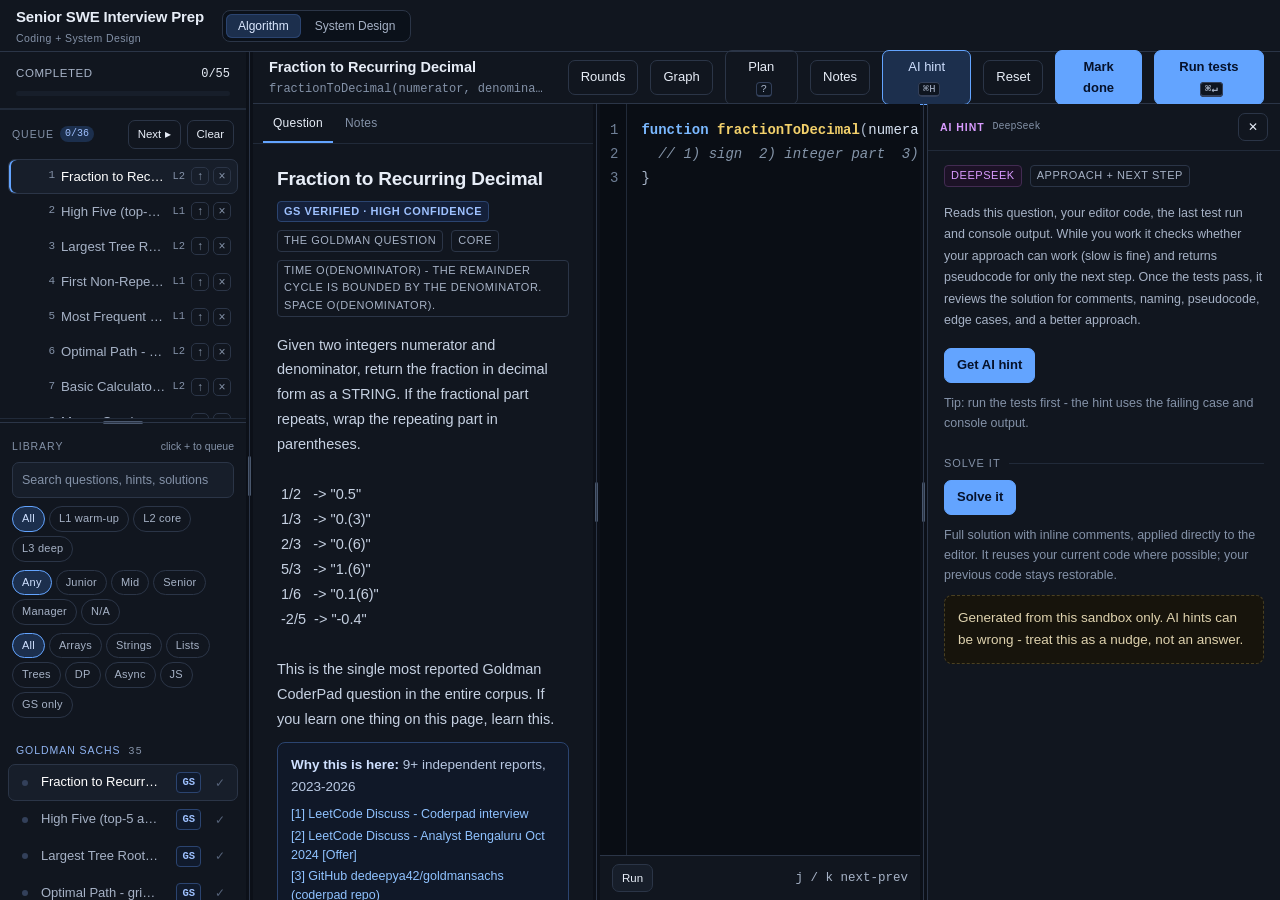
==== index.html @ 4031f195 "Initial commit: senior SWE interview prep IDE Static HTML/CSS/JS practice IDE for algorithm and syst" ====
<!DOCTYPE html>
<html lang="en">
<head>
<meta charset="utf-8" />
<meta name="viewport" content="width=device-width, initial-scale=1" />
<title>Senior SWE Interview Prep - Coding IDE</title>
<link rel="stylesheet" href="css/style.css" />
</head>
<body>
<nav class="global-nav">
  <div class="global-brand">
    <span class="global-title">Senior SWE Interview Prep</span>
    <span class="global-sub">Coding + System Design</span>
  </div>
  <div class="page-nav" id="page-nav" role="tablist" aria-label="Practice mode">
    <button data-page="coding" class="on" role="tab" aria-selected="true">Algorithm</button>
    <button data-page="design" role="tab" aria-selected="false">System Design</button>
  </div>
  <div class="spacer"></div>
</nav>
<div class="app">
  <!-- ---------------- sidebar ---------------- -->
  <aside class="sidebar">
    <div class="progress-wrap">
      <div class="progress-top">
        <span class="lbl" id="prog-label">Completed</span>
        <span class="val" id="prog-val">0/0</span>
      </div>
      <div class="bar"><div id="prog-bar"></div></div>
    </div>

    <div class="side-code" id="side-code">
    <!-- practising queue -->
    <div class="queue-head">
      <span class="queue-title">Queue</span>
      <span class="queue-count" id="queue-count">0</span>
      <div class="spacer"></div>
      <button class="btn tiny ghost" id="btn-queue-next" title="Open the next unanswered question">Next ▸</button>
      <button class="btn tiny ghost" id="btn-queue-reset" title="Clear the queue">Clear</button>
    </div>
    <nav class="list queue-list" id="queue-list"></nav>
    <div class="resizer h" id="resize-queue" role="separator" aria-orientation="horizontal" tabindex="0" aria-label="Resize queue" title="Drag to resize the queue · double-click to reset"></div>

    <!-- full library -->
    <div class="side-tools">
      <div class="lib-head">
        <span class="lib-title">Library</span>
        <span class="lib-hint">click + to queue</span>
      </div>
      <input id="search" class="search" placeholder="Search questions, hints, solutions" />
      <div class="chips" id="level-chips">
        <button class="chip on" data-level="all">All</button>
        <button class="chip" data-level="1">L1 warm-up</button>
        <button class="chip" data-level="2">L2 core</button>
        <button class="chip" data-level="3">L3 deep</button>
      </div>
      <div class="chips" id="sen-chips" title="Role level reported by the source. Only labeled questions appear under a specific level; unlabeled ones stay under All levels.">
        <button class="chip on" data-sen="all" title="Show every question, labeled or not">Any</button>
        <button class="chip" data-sen="junior">Junior</button>
        <button class="chip" data-sen="mid">Mid</button>
        <button class="chip" data-sen="senior">Senior</button>
        <button class="chip" data-sen="manager">Manager</button>
        <button class="chip" data-sen="N/A">N/A</button>
      </div>
      <div class="chips" id="cat-chips">
        <button class="chip on" data-cat="all">All</button>
        <button class="chip" data-cat="arrays">Arrays</button>
        <button class="chip" data-cat="strings">Strings</button>
        <button class="chip" data-cat="linkedlist">Lists</button>
        <button class="chip" data-cat="trees">Trees</button>
        <button class="chip" data-cat="dp">DP</button>
        <button class="chip" data-cat="async">Async</button>
        <button class="chip" data-cat="js">JS</button>
        <button class="chip" data-cat="gs">GS only</button>
      </div>
    </div>

    <nav class="list" id="q-list"></nav>
    </div>

    <!-- system design page list -->
    <div class="side-design" id="side-design">
      <div class="queue-head design-head">
        <span class="queue-title">System design</span>
        <span class="queue-count" id="design-count">0</span>
        <div class="spacer"></div>
        <button class="btn tiny ghost" id="btn-design-next" title="Next unanswered design question">Next ▸</button>
      </div>
      <div class="side-tools design-tools">
        <input id="design-search" class="search" placeholder="Search system design" />
      </div>
      <nav class="list" id="design-list"></nav>
    </div>
  </aside>

  <div class="resizer v" id="resize-sidebar" role="separator" aria-orientation="vertical" tabindex="0" aria-label="Resize sidebar" title="Drag to resize the sidebar · double-click to reset"></div>

  <!-- ---------------- main ---------------- -->
  <main class="main">
    <header class="topbar">
      <div class="page-title">
        <div class="title" id="q-title">Loading</div>
        <div class="sig" id="q-sig"></div>
      </div>
      <div class="spacer"></div>
      <button class="btn ghost" id="btn-rounds">Rounds</button>
      <button class="btn ghost" id="btn-graph">Graph</button>
      <button class="btn ghost" id="btn-plan">Plan <kbd>?</kbd></button>
      <button class="btn ghost" id="btn-notes">Notes</button>
      <button class="btn ghost" id="btn-hint">AI hint <kbd>⌘H</kbd></button>
      <button class="btn ghost" id="btn-reset">Reset</button>
      <button class="btn" id="btn-done">Mark done</button>
      <button class="btn primary" id="btn-run">Run tests <kbd>⌘↵</kbd></button>
    </header>

    <div class="workspace">
      <!-- prompt -->
      <section class="pane left">
        <div class="tabs" id="tabs"></div>
        <div class="doc" id="doc"></div>
      </section>

      <div class="resizer v" id="resize-panes" role="separator" aria-orientation="vertical" tabindex="0" aria-label="Resize question and editor panes" title="Drag to resize the panes · double-click to reset"></div>

      <!-- editor -->
      <section class="pane right">
        <div class="editor-wrap">
          <div class="gutter" id="gutter"></div>
          <div class="code-area">
            <pre class="highlight" id="highlight" aria-hidden="true"></pre>
            <textarea class="editor" id="editor" spellcheck="false" autocomplete="off" autocapitalize="off" aria-label="Code editor"></textarea>
          </div>
        </div>
        <div class="editor-bar">
          <button class="btn tiny" id="btn-run-2">Run</button>
          <span class="status" id="status"></span>
          <div class="spacer"></div>
          <span class="status">j / k next-prev</span>
        </div>
        <div class="results hidden" id="results"></div>
      </section>

      <div class="resizer v" id="resize-ai" role="separator" aria-orientation="vertical" tabindex="0" aria-label="Resize AI hint panel" title="Drag to resize the AI hint panel · double-click to reset"></div>

      <aside class="ai-pane" id="ai-pane" aria-label="AI hint">
        <div class="ai-pane-head">
          <span class="ai-pane-title">AI hint</span>
          <span class="ai-pane-sub" id="ai-pane-sub">DeepSeek</span>
          <div class="spacer"></div>
          <button class="btn tiny ghost" id="btn-ai-close" title="Close AI hint">✕</button>
        </div>
        <div class="ai-pane-body" id="ai-body"></div>
      </aside>
    </div>

    <!-- ---------------- system design workspace ---------------- -->
    <section class="design-stage" id="design-stage" aria-hidden="true">
      <div class="design-stage-main" id="design-stage-main">
        <div class="design-empty hidden" id="design-empty">
          <div class="design-empty-kicker">SYSTEM DESIGN</div>
          <h2 id="design-empty-title">No architecture map for this one</h2>
          <p>This prompt is behavioral or open-ended. Use the brief, the framework, and Notes to structure your answer.</p>
          <button class="btn primary" id="design-empty-brief">Open brief</button>
        </div>
      </div>
      <div class="design-scrim" id="design-scrim"></div>
      <aside class="design-brief" id="design-brief" aria-label="Design brief" inert>
        <div class="design-brief-head">
          <span class="design-brief-title">Brief</span>
          <div class="spacer"></div>
          <button class="btn tiny ghost" id="design-brief-close">Close</button>
        </div>
        <div class="design-brief-mount" id="design-brief-mount"></div>
      </aside>
    </section>
  </main>
</div>

<!-- ---------------- plan modal ---------------- -->
<div class="modal-back" id="plan-modal">
  <div class="modal">
    <div class="modal-h">
      <h3 id="plan-title">Bring-up plan</h3>
      <div class="spacer"></div>
      <button class="btn tiny ghost" id="plan-close">Close</button>
    </div>
    <div class="modal-b" id="plan-body"></div>
  </div>
</div>

<!-- ---------------- code graph modal ---------------- -->
<div class="modal-back" id="graph-modal">
  <div class="modal graph-modal">
    <div class="modal-h">
      <h3>Code graph</h3>
      <span class="graph-meta" id="graph-meta">Loading…</span>
      <div class="spacer"></div>
      <button class="btn tiny ghost" id="graph-rebuild" title="Re-scan the codebase with Graphify">Rebuild</button>
      <a class="btn tiny ghost" id="graph-open" href="/graphify-out/graph.html" target="_blank" rel="noopener">Open ↗</a>
      <button class="btn tiny ghost" id="graph-close">Close</button>
    </div>
    <div class="graph-body" id="graph-body">
      <iframe id="graph-frame" title="Code graph"></iframe>
      <div class="graph-empty hidden" id="graph-empty">
        <h4>No code graph yet</h4>
        <p>Graphify parses this project locally with tree-sitter and builds an interactive map of files, functions, and their links. No API key needed.</p>
        <button class="btn primary" id="graph-build-empty">Build graph</button>
        <div class="graph-msg" id="graph-empty-msg"></div>
      </div>
    </div>
  </div>
</div>


<!-- ---------------- system design architecture modal ---------------- -->
<div class="modal-back" id="arch-modal">
  <div class="modal arch-modal">
    <div class="arch-head">
      <div class="arch-head-copy">
        <h3 id="arch-title">Architecture</h3>
        <div class="arch-sub" id="arch-sub"></div>
      </div>
      <div class="spacer"></div>
      <button class="btn tiny ghost arch-extra" id="arch-brief">Brief</button>
      <button class="btn tiny ghost arch-extra" id="arch-inspector">Inspector</button>
      <button class="btn tiny ghost arch-extra" id="arch-focus">Focus</button>
      <select id="arch-failure" class="arch-select" title="Break a component at runtime">
        <option value="">Failure drill</option>
      </select>
      <button class="btn tiny ghost" id="arch-trace">Trace request</button>
      <button class="btn tiny ghost" id="arch-zoom-out" title="Zoom out">−</button>
      <button class="btn tiny ghost" id="arch-zoom-in" title="Zoom in">+</button>
      <span class="arch-zoom-label" id="arch-zoom">100%</span>
      <button class="btn tiny ghost" id="arch-reset" title="Fit to view">Reset</button>
      <button class="btn tiny ghost" id="arch-close">Close</button>
    </div>
    <div class="arch-legend" id="arch-legend"></div>
    <div class="arch-main">
      <div class="arch-canvas" id="arch-canvas">
        <svg id="arch-svg" role="img" aria-label="Interactive system architecture" xmlns:xlink="http://www.w3.org/1999/xlink"></svg>
        <div class="arch-flowbar" id="arch-flowbar">
          <div class="arch-path-head">
            <span class="arch-path-label">Request path</span>
            <span class="arch-step" id="arch-step">—</span>
          </div>
          <div class="arch-path-steps" id="arch-paths"></div>
          <div class="arch-path-controls">
            <button class="btn tiny ghost" id="arch-prev" title="Previous step">←</button>
            <button class="btn tiny ghost" id="arch-next" title="Next step">→</button>
            <button class="btn tiny ghost" id="arch-play">▶ Play</button>
          </div>
          <div class="arch-narration" id="arch-narration">Pick a step, or press Trace request.</div>
        </div>
      </div>
      <aside class="arch-side">
        <div class="arch-tabs">
          <button data-atab="inspect" class="on">Inspect</button>
          <button data-atab="why">Why it works</button>
          <button data-atab="tradeoffs">Trade-offs</button>
          <button class="arch-side-close" id="arch-side-close" title="Hide inspector">✕</button>
        </div>
        <div class="arch-panel" id="arch-panel"></div>
      </aside>
    </div>
  </div>
</div>

<div class="toast" id="toast"></div>

<script src="js/questions.js"></script>
<script src="js/gs-questions.js"></script>
<script src="js/gs-scraped.js"></script>
<script src="js/design-graphs.js"></script>
<script src="js/design-extra.js"></script>
<script src="js/runner.js"></script>
<script src="js/app.js"></script>
<script>
  document.getElementById('btn-run-2').addEventListener('click', () => document.getElementById('btn-run').click());
</script>
</body>
</html>
---- css/style.css ----
:root {
  --bg: #0c1018;
  --panel: #11161f;
  --panel-2: #171e2a;
  --line: #2b3547;
  --line-soft: #212a39;
  --text: #e7edf7;
  --dim: #a6b2c6;
  --dim-2: #8492a8;
  --accent: #63a4ff;
  --accent-dim: #1c2f4d;
  --green: #2dd4bf;
  --green-dim: #0f2e2b;
  --red: #ff8a70;
  --red-dim: #3a1f1a;
  --amber: #f2c75e;
  /* Okabe-Ito derived, colour-blind-safe ramp (teal / yellow / blue / purple / grey) */
  --cb-junior: #2dd4bf;
  --cb-mid: #f2c75e;
  --cb-senior: #7ab8ff;
  --cb-manager: #d99bff;
  --cb-na: #9aa8bd;
  --mono: ui-monospace, SFMono-Regular, "SF Mono", Menlo, Consolas, "Liberation Mono", monospace;
  --sans: -apple-system, BlinkMacSystemFont, "Segoe UI", Inter, Roboto, Helvetica, Arial, sans-serif;
}

* { box-sizing: border-box; }
html, body { height: 100%; }
body {
  margin: 0;
  background: var(--bg);
  color: var(--text);
  font: 14.5px/1.6 var(--sans);
  overflow: hidden;
  -webkit-font-smoothing: antialiased;
}
button, input, select, textarea { font: inherit; color: inherit; }
button { cursor: pointer; }
:where(button, a, input, textarea, [tabindex]):focus-visible {
  outline: 2px solid #8ec5ff;
  outline-offset: 2px;
}

/* ---------------- layout ---------------- */
.app {
  display: grid;
  grid-template-columns: var(--sidebar-w, 320px) 7px minmax(0, 1fr);
  height: 100vh;
}

/* draggable splitters */
.resizer { position: relative; z-index: 7; touch-action: none; background: transparent; flex-shrink: 0; }
.resizer.v { cursor: col-resize; }
.resizer.h { cursor: row-resize; height: 7px; }
.resizer::after {
  content: "";
  position: absolute;
  background: var(--line);
  transition: background .15s ease, width .15s ease, height .15s ease;
}
.resizer.v::after { left: 3px; top: 0; bottom: 0; width: 1px; }
.resizer.h::after { top: 3px; left: 0; right: 0; height: 1px; }
.resizer::before {
  content: "";
  position: absolute;
  border-radius: 99px;
  background: #55647c;
  opacity: .85;
  transition: background .15s ease, opacity .15s ease;
}
.resizer.v::before { width: 3px; height: 40px; left: 2px; top: 50%; transform: translateY(-50%); }
.resizer.h::before { height: 3px; width: 40px; top: 2px; left: 50%; transform: translateX(-50%); }
.resizer:hover::after, .resizer.dragging::after, .resizer:focus-visible::after { background: var(--accent); }
.resizer:hover::before, .resizer.dragging::before, .resizer:focus-visible::before { background: var(--accent); opacity: 1; }
.resizer:focus-visible { outline: none; }
body.resizing { cursor: col-resize; user-select: none; }
body.resizing.row { cursor: row-resize; }

/* ---------------- sidebar ---------------- */
.sidebar {
  border-right: none;
  background: var(--panel);
  display: flex;
  flex-direction: column;
  min-height: 0;
}

.brand {
  padding: 16px 16px 12px;
  border-bottom: 1px solid var(--line-soft);
}
.brand h1 {
  margin: 0;
  font-size: 15px;
  letter-spacing: .02em;
  font-weight: 650;
}
.brand .sub {
  margin-top: 3px;
  color: var(--dim-2);
  font-size: 11.5px;
  letter-spacing: .04em;
  text-transform: uppercase;
}

.progress-wrap { padding: 12px 16px; border-bottom: 1px solid var(--line-soft); }
.progress-top { display: flex; justify-content: space-between; align-items: baseline; margin-bottom: 7px; }
.progress-top .lbl { font-size: 11.5px; color: var(--dim); text-transform: uppercase; letter-spacing: .05em; }
.progress-top .val { font-family: var(--mono); font-size: 12px; color: var(--text); }
.bar { height: 5px; border-radius: 99px; background: var(--panel-2); overflow: hidden; }
.bar > div { height: 100%; background: linear-gradient(90deg, var(--accent), #6fb1ff); width: 0; transition: width .25s ease; }

.side-tools { padding: 12px 12px 8px; display: grid; gap: 8px; }
.search {
  width: 100%;
  background: var(--panel-2);
  border: 1px solid var(--line);
  border-radius: 7px;
  padding: 7px 9px;
  font-size: 12.5px;
  outline: none;
}
.search:focus { border-color: var(--accent); }
.search::placeholder { color: var(--dim-2); }

.chips { display: flex; gap: 4px; flex-wrap: wrap; }
.chip {
  background: transparent;
  border: 1px solid var(--line);
  color: var(--dim);
  border-radius: 99px;
  padding: 3px 9px;
  font-size: 11px;
  letter-spacing: .02em;
}
.chip:hover { color: var(--text); border-color: var(--dim-2); }
.chip.on { background: var(--accent-dim); border-color: var(--accent); color: #cfe0ff; }

.list { overflow-y: auto; flex: 1; padding: 4px 8px 20px; min-height: 0; }

/* practising queue */
.queue-head {
  display: flex;
  align-items: center;
  gap: 6px;
  padding: 10px 12px 6px;
  border-top: 1px solid var(--line-soft);
}
.queue-title {
  font-size: 10.5px;
  letter-spacing: .09em;
  text-transform: uppercase;
  color: var(--dim-2);
}
.queue-count {
  font-family: var(--mono);
  font-size: 10px;
  color: #9fc0ff;
  background: var(--accent-dim);
  border-radius: 99px;
  min-width: 18px;
  text-align: center;
  padding: 0 5px;
}
.queue-list {
  flex: 0 0 auto;
  height: var(--queue-h, 264px);
  max-height: 58%;
  min-height: 96px;
  border-bottom: 1px solid var(--line-soft);
  padding-bottom: 8px;
}
.queue-list:empty::after {
  content: "Queue is empty - add questions from the library below.";
  display: block;
  padding: 6px 8px 2px;
  font-size: 11.5px;
  color: var(--dim-2);
  line-height: 1.5;
}

.lib-head { display: flex; align-items: baseline; justify-content: space-between; }
.lib-title {
  font-size: 10.5px;
  letter-spacing: .09em;
  text-transform: uppercase;
  color: var(--dim-2);
}
.lib-hint { font-size: 10.5px; color: var(--dim-2); }

/* queue rows */
.qrow {
  display: grid;
  grid-template-columns: 16px 18px minmax(0, 1fr) auto auto;
  gap: 6px;
  align-items: center;
  width: 100%;
  background: transparent;
  border: 1px solid transparent;
  border-radius: 7px;
  padding: 6px 6px;
  color: var(--dim);
  font-size: 13.2px;
  text-align: left;
}
.qrow:hover { background: var(--panel-2); color: var(--text); }
.qrow.on { background: var(--panel-2); border-color: var(--line); color: #fff; }
.qrow .qn { font-family: var(--mono); font-size: 11px; color: var(--dim-2); text-align: right; }
.qrow .t { overflow: hidden; text-overflow: ellipsis; white-space: nowrap; }
.qrow .k { font-family: var(--mono); font-size: 10.5px; color: var(--dim-2); }
.qrow .k.k-sen { color: var(--cb-senior); font-weight: 600; }
.qrow.now { box-shadow: inset 2px 0 0 var(--accent); }
.qrow .mini {
  border: 1px solid var(--line);
  background: transparent;
  color: var(--dim-2);
  border-radius: 5px;
  width: 18px;
  height: 18px;
  line-height: 1;
  font-size: 12px;
  padding: 0;
  display: grid;
  place-items: center;
}
.qrow .mini:hover { color: var(--text); border-color: var(--dim-2); }
.qrow .mini.x:hover { color: var(--red); border-color: #4a2630; }

.add-btn {
  border: 1px solid var(--line);
  background: transparent;
  color: var(--dim-2);
  border-radius: 5px;
  width: 18px;
  height: 18px;
  line-height: 1;
  font-size: 12px;
  padding: 0;
  display: grid;
  place-items: center;
  justify-self: end;
}
.add-btn:hover { color: var(--accent); border-color: var(--accent); }
.add-btn.queued { color: #56637a; border-color: transparent; cursor: default; }
.add-btn.queued:hover { color: #56637a; border-color: transparent; }

.list::-webkit-scrollbar { width: 8px; }
.list::-webkit-scrollbar-thumb { background: #222a38; border-radius: 8px; }

.group-h {
  font-size: 10.5px;
  letter-spacing: .09em;
  text-transform: uppercase;
  color: var(--dim-2);
  padding: 12px 8px 5px;
}

.item {
  display: grid;
  grid-template-columns: 16px minmax(0, 1fr) auto auto 20px;
  gap: 8px;
  align-items: center;
  width: 100%;
  text-align: left;
  background: transparent;
  border: 1px solid transparent;
  border-radius: 7px;
  padding: 7px 8px;
  color: var(--dim);
  font-size: 13px;
}
.item:hover { background: var(--panel-2); color: var(--text); }
.item.on { background: var(--panel-2); border-color: var(--line); color: #fff; }
.item .t { overflow: hidden; text-overflow: ellipsis; white-space: nowrap; }
.item .done-dot {
  width: 6px; height: 6px; border-radius: 99px; background: var(--green);
  justify-self: center;
}
.item .lvl { justify-self: end; }
.item .done-dot.off { background: #33405a; }

.lvl {
  font-family: var(--mono);
  font-size: 10.5px;
  padding: 1px 5px;
  border-radius: 4px;
  border: 1px solid var(--line);
  color: var(--dim-2);
}
/* difficulty: outline only, so it never competes with the filled level pill */
.lvl.l1 { color: var(--cb-junior); border-color: #1f4a45; }
.lvl.l2 { color: var(--cb-mid); border-color: #4a4021; }
.lvl.l3 { color: #ff9a7a; border-color: #4a2b21; }

/* seniority label from the scraped source report: filled + text, not colour alone */
.lvl.sen { font-weight: 600; letter-spacing: .02em; }
.lvl.sen-junior { color: var(--cb-junior); border-color: #1f4a45; background: #0d2422; }
.lvl.sen-mid { color: var(--cb-mid); border-color: #4a4021; background: #211d0f; }
.lvl.sen-senior { color: var(--cb-senior); border-color: #2b4470; background: #121c2c; }
.lvl.sen-manager { color: var(--cb-manager); border-color: #432b52; background: #1c1226; }
.lvl.sen-na { color: var(--cb-na); border-color: #2f3a4d; background: #141a24; }
.lvl-slot { display: block; }

.tag-sen { font-weight: 600; }
.tag-sen.sen-junior { color: var(--cb-junior); border-color: #1f4a45; background: #0d2422; }
.tag-sen.sen-mid { color: var(--cb-mid); border-color: #4a4021; background: #211d0f; }
.tag-sen.sen-senior { color: var(--cb-senior); border-color: #2b4470; background: #121c2c; }
.tag-sen.sen-manager { color: var(--cb-manager); border-color: #432b52; background: #1c1226; }
.tag-sen.sen-na { color: var(--cb-na); border-color: #2f3a4d; background: #141a24; }
.tag-date { color: #8b98ad; font-variant-numeric: tabular-nums; }

/* ---------------- main ---------------- */
.main { display: flex; flex-direction: column; min-width: 0; min-height: 0; }

.topbar {
  height: 52px;
  border-bottom: 1px solid var(--line);
  display: flex;
  align-items: center;
  gap: 12px;
  padding: 0 16px;
  background: var(--panel);
  flex-shrink: 0;
}
.topbar .title { font-weight: 600; font-size: 14.5px; }
.topbar .sig { font-family: var(--mono); font-size: 12px; color: var(--dim-2); overflow: hidden; text-overflow: ellipsis; white-space: nowrap; }
.spacer { flex: 1; }

.btn {
  border: 1px solid var(--line);
  background: var(--panel-2);
  color: var(--text);
  border-radius: 7px;
  padding: 6px 12px;
  font-size: 13px;
}
.btn:hover { border-color: var(--dim-2); }
.btn.primary { background: var(--accent); border-color: var(--accent); color: #06122b; font-weight: 650; }
.btn.primary:hover { filter: brightness(1.08); }
.btn.ghost { background: transparent; }
.btn.tiny { padding: 4px 9px; font-size: 11.5px; }
.btn:disabled { opacity: .45; cursor: default; }
kbd {
  font-family: var(--mono);
  font-size: 10.5px;
  border: 1px solid #33405a;
  border-bottom-width: 2px;
  border-radius: 4px;
  padding: 0 4px;
  color: var(--dim);
  background: #0e1520;
  margin-left: 5px;
}

.workspace {
  flex: 1;
  display: grid;
  grid-template-columns: var(--doc-w, minmax(340px, 1fr)) 7px minmax(320px, 1fr) 0 0;
  min-height: 0;
}
.workspace.ai-open {
  grid-template-columns: var(--doc-w, minmax(340px, 1fr)) 7px minmax(320px, 1fr) 7px var(--ai-w, 360px);
}
#resize-ai, .ai-pane { display: none; }
.workspace.ai-open #resize-ai { display: block; }
.workspace.ai-open .ai-pane { display: flex; }

/* ---------------- prompt pane ---------------- */
.pane { min-width: 0; min-height: 0; display: flex; flex-direction: column; }
.pane.left { background: var(--panel); }

.tabs { display: flex; gap: 2px; padding: 0 10px; border-bottom: 1px solid var(--line-soft); flex-shrink: 0; }
.tab {
  background: transparent;
  border: none;
  border-bottom: 2px solid transparent;
  color: var(--dim-2);
  padding: 10px 10px 8px;
  font-size: 12px;
  letter-spacing: .02em;
}
.tab:hover { color: var(--text); }
.tab.on { color: var(--text); border-bottom-color: var(--accent); }
.tab .badge {
  display: inline-block;
  min-width: 16px;
  padding: 0 4px;
  margin-left: 5px;
  border-radius: 99px;
  background: var(--accent-dim);
  color: #9fc0ff;
  font-family: var(--mono);
  font-size: 10px;
  text-align: center;
}

.doc { overflow-y: auto; padding: 20px 24px 48px; flex: 1; min-height: 0; }
.doc::-webkit-scrollbar { width: 8px; }
.doc::-webkit-scrollbar-thumb { background: #33405a; border-radius: 8px; }

.doc h2 { font-size: 19px; margin: 0 0 6px; letter-spacing: -.01em; }
.meta-row { display: flex; gap: 8px; align-items: center; margin-bottom: 16px; flex-wrap: wrap; }
.tag {
  font-size: 11px;
  letter-spacing: .05em;
  text-transform: uppercase;
  color: var(--dim);
  border: 1px solid var(--line);
  border-radius: 4px;
  padding: 1px 6px;
}
.body-text { color: #c6d1e2; font-size: 14.5px; line-height: 1.72; white-space: pre-wrap; max-width: 84ch; }
.body-text strong { color: #fff; }
.code-inline { font-family: var(--mono); font-size: 12.5px; background: #0a0f18; border: 1px solid var(--line-soft); border-radius: 4px; padding: 1px 5px; color: #c7d5f0; }

.sigbox {
  margin-top: 14px;
  background: #0a0f18;
  border: 1px solid var(--line);
  border-radius: 8px;
  padding: 10px 12px;
  font-family: var(--mono);
  font-size: 13px;
  color: #9ec1ff;
  white-space: pre-wrap;
  overflow-x: auto;
}

.section-h {
  display: flex;
  align-items: center;
  gap: 8px;
  margin: 22px 0 8px;
  font-size: 11px;
  letter-spacing: .09em;
  text-transform: uppercase;
  color: var(--dim-2);
}
.section-h::after { content: ""; flex: 1; height: 1px; background: var(--line-soft); }

.hint {
  border: 1px solid var(--line);
  border-left: 2px solid var(--amber);
  background: #17140c;
  border-radius: 7px;
  padding: 10px 13px;
  margin-bottom: 8px;
  font-size: 13.5px;
  line-height: 1.65;
  color: #e0dac9;
  animation: fade .18s ease;
}
.hint .n {
  font-family: var(--mono);
  font-size: 10.5px;
  color: var(--amber);
  letter-spacing: .08em;
  display: block;
  margin-bottom: 3px;
}
@keyframes fade { from { opacity: 0; transform: translateY(-2px); } to { opacity: 1; transform: none; } }

pre.code {
  margin: 0;
  background: #080c13;
  border: 1px solid var(--line);
  border-radius: 8px;
  padding: 13px 15px;
  overflow-x: auto;
  font-family: var(--mono);
  font-size: 13.2px;
  line-height: 1.68;
  color: #d7e2f2;
}
pre.code .kw, .tok-kw { color: #7ab8ff; font-weight: 600; }
pre.code .cm, .tok-com { color: #8494a8; font-style: italic; }
pre.code .st, .tok-str { color: #4dd4ac; }
pre.code .nu, .tok-num { color: #f5a65b; }
.tok-fn { color: #f2d06b; font-weight: 600; }
.tok-punc, .tok-op { color: #a9b6ca; }

.cx { font-family: var(--mono); font-size: 12.5px; color: #5eead4; margin-top: 8px; }

/* ---------------- AI hint ---------------- */
.tab .ai-spark { color: var(--cb-manager); font-size: 10px; margin-left: 4px; vertical-align: 1px; }
.ai-intro { color: var(--dim); font-size: 13.5px; }
.ai-verdict {
  display: flex;
  flex-wrap: wrap;
  align-items: baseline;
  gap: 6px 12px;
  margin: 16px 0 4px;
  padding: 11px 13px;
  border: 1px solid var(--line);
  border-radius: 8px;
  background: var(--panel-2);
}
.ai-verdict-label {
  font-family: var(--mono);
  font-size: 11px;
  font-weight: 600;
  letter-spacing: .05em;
  text-transform: uppercase;
}
.ai-verdict-note {
  flex-basis: 100%;
  color: var(--text);
  font-size: 13.5px;
  line-height: 1.55;
}
.ai-verdict.on-track { border-color: #1f4a45; background: #0d2422; }
.ai-verdict.on-track .ai-verdict-label { color: var(--cb-junior); }
.ai-verdict.wrong { border-color: #5c3125; background: #2a1611; }
.ai-verdict.wrong .ai-verdict-label { color: var(--red); }
.ai-verdict.unclear { border-color: #2f3a4d; background: #141a24; }
.ai-verdict.unclear .ai-verdict-label { color: var(--cb-na); }
.ai-loading {
  display: flex;
  align-items: center;
  gap: 10px;
  margin-top: 18px;
  padding: 14px 16px;
  border: 1px solid var(--line);
  border-radius: 8px;
  background: var(--panel-2);
  color: var(--dim);
  font-size: 13.5px;
}
.spinner {
  width: 14px;
  height: 14px;
  border: 2px solid var(--line);
  border-top-color: var(--cb-manager);
  border-radius: 50%;
  animation: spin .8s linear infinite;
  flex-shrink: 0;
}
@keyframes spin { to { transform: rotate(360deg); } }
.ai-code {
  margin: 0;
  background: #080c13;
  border: 1px solid var(--line);
  border-left: 2px solid var(--cb-manager);
  border-radius: 8px;
  padding: 14px 16px;
  font-family: var(--mono);
  font-size: 13.5px;
  line-height: 1.7;
  white-space: pre-wrap;
  color: #d7e2f2;
}
.ai-why { margin-top: 10px; color: var(--dim); font-size: 13.5px; font-style: italic; }
.ai-actions { display: flex; gap: 8px; margin-top: 14px; flex-wrap: wrap; }
.ai-empty { margin-top: 16px; }
.ai-note { margin-top: 10px; color: var(--dim-2); font-size: 12.5px; }
.ai-selection {
  margin-top: 9px;
  font-family: var(--mono);
  font-size: 11.5px;
  color: var(--amber);
  border: 1px solid #4a4021;
  background: #17140c;
  border-radius: 5px;
  padding: 4px 7px;
  white-space: pre-wrap;
  overflow-wrap: anywhere;
}
.ai-explain {
  border: 1px solid var(--line);
  border-radius: 8px;
  background: var(--panel-2);
  padding: 11px 12px;
  margin-top: 8px;
}
.ai-explain-term {
  display: inline-block;
  font-family: var(--mono);
  font-size: 10.5px;
  color: var(--cb-senior);
  border: 1px solid #2b4470;
  background: #121c2c;
  border-radius: 4px;
  padding: 1px 6px;
  margin-bottom: 6px;
}
.ai-explain-body {
  color: #c6d1e2;
  font-size: 13px;
  line-height: 1.6;
  white-space: pre-wrap;
}
.ai-explain-example {
  margin: 8px 0 0;
  background: #080c13;
  border: 1px solid var(--line-soft);
  border-radius: 6px;
  padding: 8px 10px;
  font-family: var(--mono);
  font-size: 12px;
  color: #d7e2f2;
  white-space: pre-wrap;
}
.ai-error {
  margin-top: 16px;
  border: 1px solid #5c3125;
  background: var(--red-dim);
  color: #ffd6cb;
  border-radius: 8px;
  padding: 12px 14px;
  font-size: 13.5px;
  display: grid;
  gap: 4px;
}
.ai-disclaimer { margin-top: 18px; }
.review-summary {
  color: var(--text);
  font-size: 14px;
  line-height: 1.65;
  margin: 4px 0 12px;
  padding: 10px 12px;
  border-left: 2px solid var(--accent);
  background: var(--panel-2);
  border-radius: 0 8px 8px 0;
}
.review-block { margin-top: 12px; }
.review-block h4 {
  margin: 0 0 6px;
  font-size: 11px;
  letter-spacing: .07em;
  text-transform: uppercase;
  color: var(--dim-2);
}
.review-block ul {
  margin: 0;
  padding-left: 18px;
  color: #c6d1e2;
  font-size: 13.5px;
  line-height: 1.65;
}
.review-block li { margin-bottom: 5px; }
.review-block p {
  margin: 0;
  color: #c6d1e2;
  font-size: 13.5px;
  line-height: 1.65;
}
.review-area {
  display: inline-block;
  font-family: var(--mono);
  font-size: 9.5px;
  text-transform: uppercase;
  letter-spacing: .04em;
  color: var(--cb-senior);
  border: 1px solid #2b4470;
  background: #121c2c;
  border-radius: 3px;
  padding: 0 4px;
  margin-right: 7px;
  vertical-align: 1px;
}
.review-empty { margin-top: 4px; }
.solve-meta { display: flex; flex-wrap: wrap; gap: 6px; margin-bottom: 10px; }
.solve-changes-wrap { margin-top: 12px; }
.solve-changes { margin: 0; padding-left: 18px; color: var(--dim); font-size: 13px; line-height: 1.6; }
.solve-changes li { margin-bottom: 4px; }
.solve-steps { margin: 0; padding-left: 20px; }
.solve-steps li { margin-bottom: 9px; color: #c6d1e2; font-size: 13.5px; line-height: 1.6; }
.solve-steps li b { display: block; color: var(--text); margin-bottom: 2px; }
.solve-steps li span { display: block; color: var(--dim); }
.solve-code { max-height: 420px; overflow: auto; margin-top: 10px; }
.diff-line { display: block; }
.diff-add { background: rgba(45, 212, 191, .10); box-shadow: inset 2px 0 0 var(--cb-junior); }
.solve-legend {
  display: flex;
  align-items: center;
  gap: 6px;
  margin-top: 8px;
  font-family: var(--mono);
  font-size: 10.5px;
  color: var(--dim-2);
}
.legend-swatch {
  width: 12px;
  height: 12px;
  border-radius: 3px;
  background: rgba(45, 212, 191, .18);
  box-shadow: inset 2px 0 0 var(--cb-junior);
  display: inline-block;
}
.solve-actions { display: flex; flex-wrap: wrap; gap: 8px; margin-top: 12px; }
.solve-empty { margin-top: 4px; }
.ai-pane {
  flex-direction: column;
  min-width: 0;
  min-height: 0;
  background: var(--panel);
  border-left: 1px solid var(--line);
  overflow: hidden;
}
.ai-pane-head {
  display: flex;
  align-items: center;
  gap: 8px;
  padding: 9px 12px;
  border-bottom: 1px solid var(--line-soft);
  flex-shrink: 0;
}
.ai-pane-title {
  font-size: 10.5px;
  letter-spacing: .09em;
  text-transform: uppercase;
  font-weight: 600;
  color: var(--cb-manager);
}
.ai-pane-sub {
  font-family: var(--mono);
  font-size: 10px;
  color: var(--dim-2);
  white-space: nowrap;
  overflow: hidden;
  text-overflow: ellipsis;
  max-width: 140px;
}
.ai-pane-body { flex: 1; min-height: 0; overflow-y: auto; padding: 14px 16px 40px; }
.ai-pane-body::-webkit-scrollbar { width: 8px; }
.ai-pane-body::-webkit-scrollbar-thumb { background: #33405a; border-radius: 8px; }
.ai-pane-body .ai-intro { font-size: 12.5px; }
.btn.ghost.on { border-color: var(--accent); color: #cfe0ff; background: var(--accent-dim); }
.tag-ai { color: var(--cb-manager); border-color: #432b52; background: #1c1226; }
.tag-stale { color: var(--amber); border-color: #4a4021; }
@media (prefers-reduced-motion: reduce) {
  .spinner { animation-duration: 2.4s; }
}

.callout {
  border: 1px dashed #4a4021;
  background: #17140c;
  border-radius: 8px;
  padding: 11px 13px;
  font-size: 13.5px;
  line-height: 1.65;
  color: #ded2ae;
  margin-top: 10px;
}
.callout b { color: var(--amber); }

.empty { color: var(--dim-2); font-size: 13.5px; padding: 8px 0; }

/* notes */
textarea.notes {
  width: 100%;
  min-height: 200px;
  background: #0a0f18;
  border: 1px solid var(--line);
  border-radius: 8px;
  padding: 11px;
  font-family: var(--mono);
  font-size: 13px;
  line-height: 1.65;
  resize: vertical;
  outline: none;
}
textarea.notes:focus { border-color: var(--accent); }

/* ---------------- editor pane ---------------- */
.pane.right { background: #0a0e15; }

.editor-wrap { position: relative; flex: 1; display: flex; min-height: 0; overflow: hidden; }
.gutter {
  flex-shrink: 0;
  overflow: hidden;
  padding: 14px 8px 14px 10px;
  text-align: right;
  font-family: var(--mono);
  font-size: 14px;
  line-height: 1.72;
  color: #6f7f96;
  user-select: none;
  border-right: 1px solid var(--line-soft);
  background: #090d14;
}
.gutter .gl.bad { color: var(--red); background: rgba(255,138,112,.12); }

.code-area { position: relative; flex: 1; min-width: 0; min-height: 0; overflow: hidden; }

/* the coloured layer sits under a transparent-text textarea */
pre.highlight,
textarea.editor {
  margin: 0;
  padding: 14px 18px 40vh 14px;
  font-family: var(--mono);
  font-size: 14px;
  line-height: 1.72;
  tab-size: 2;
  letter-spacing: 0;
  border: 0;
}
pre.highlight {
  position: absolute;
  inset: 0;
  overflow: hidden;
  pointer-events: none;
  white-space: pre;
  color: #d7e2f2;
  z-index: 0;
}
textarea.editor {
  position: absolute;
  inset: 0;
  width: 100%;
  height: 100%;
  resize: none;
  outline: none;
  background: transparent;
  color: transparent;
  -webkit-text-fill-color: transparent;
  caret-color: #8ec5ff;
  white-space: pre;
  overflow-x: auto;
  overflow-y: auto;
  z-index: 1;
}
textarea.editor::selection { background: rgba(99,164,255,.38); }
textarea.editor:focus-visible { outline: none; }

.editor-bar {
  display: flex;
  gap: 8px;
  align-items: center;
  padding: 8px 12px;
  border-top: 1px solid var(--line);
  background: var(--panel);
  flex-shrink: 0;
}
.editor-bar .status { font-size: 12.5px; color: var(--dim); font-family: var(--mono); }
.editor-bar .status.ok { color: var(--green); }
.editor-bar .status.bad { color: var(--red); }

/* ---------------- results ---------------- */
.results {
  border-top: 1px solid var(--line);
  background: var(--panel);
  max-height: 42%;
  overflow-y: auto;
  flex-shrink: 0;
}
.results.hidden { display: none; }
.results-h {
  display: flex;
  flex-wrap: wrap;
  align-items: center;
  gap: 6px 10px;
  padding: 9px 14px;
  border-bottom: 1px solid var(--line-soft);
  position: sticky;
  top: 0;
  background: var(--panel);
  z-index: 2;
}
.results-h .score { font-family: var(--mono); font-size: 13px; white-space: nowrap; }
.results-h .score.ok { color: var(--green); }
.results-h .score.bad { color: var(--red); }
.run-meta {
  font-family: var(--mono);
  font-size: 11px;
  color: var(--dim-2);
  white-space: nowrap;
}
.run-stale {
  font-family: var(--mono);
  font-size: 10.5px;
  color: var(--amber);
  border: 1px solid #4a4021;
  border-radius: 4px;
  padding: 0 5px;
}

/* console captured from the test worker */
.console-panel { border-bottom: 1px solid var(--line); background: #0a0e15; }
.console-h { display: flex; align-items: center; gap: 8px; padding: 7px 14px 6px; }
.console-title {
  font-size: 10.5px;
  letter-spacing: .09em;
  text-transform: uppercase;
  color: var(--dim-2);
}
.console-count {
  font-family: var(--mono);
  font-size: 10.5px;
  color: #9ec1ff;
  background: var(--accent-dim);
  border-radius: 99px;
  min-width: 18px;
  text-align: center;
  padding: 0 5px;
}
.console-out {
  max-height: 172px;
  overflow-y: auto;
  padding: 0 14px 10px;
  font-family: var(--mono);
  font-size: 12.5px;
  line-height: 1.6;
  color: #c6d1e2;
}
.console-out::-webkit-scrollbar { width: 8px; }
.console-out::-webkit-scrollbar-thumb { background: #33405a; border-radius: 8px; }
.console-line {
  padding-left: 1.15em;
  text-indent: -1.15em;
  white-space: pre-wrap;
  overflow-wrap: anywhere;
}
.console-line::before { content: "› "; color: #6f7f96; }
.console-line.lvl-warn::before, .console-line.lvl-error::before { content: ""; }
.console-line.lvl-warn { color: var(--amber); }
.console-line.lvl-error { color: var(--red); }
.console-arg { white-space: pre-wrap; }
.console-sep { color: #5d6a80; margin: 0 4px; }
.console-type {
  font-family: var(--mono);
  font-size: 10px;
  letter-spacing: .02em;
  color: #8b98ad;
  background: #121823;
  border: 1px solid #2f3a4d;
  border-radius: 3px;
  padding: 0 4px;
  margin-right: 5px;
  vertical-align: 1px;
  white-space: nowrap;
}
.console-tag {
  font-family: var(--mono);
  font-size: 9.5px;
  text-transform: uppercase;
  border: 1px solid currentColor;
  border-radius: 3px;
  padding: 0 4px;
  margin-right: 7px;
}
.console-empty { color: var(--dim-2); font-family: var(--sans); font-size: 12.5px; padding: 2px 0; }
.console-empty code { font-family: var(--mono); color: #c7d5f0; }

.case {
  display: grid;
  grid-template-columns: 18px minmax(0, 1fr);
  gap: 8px;
  padding: 9px 14px;
  border-bottom: 1px solid var(--line-soft);
  font-size: 13px;
}
.case:last-child { border-bottom: none; }
.case .mark { font-family: var(--mono); font-weight: 700; }
.case.pass .mark { color: var(--green); }
.case.fail .mark { color: var(--red); }
.case .input { font-family: var(--mono); font-size: 12.5px; color: #b6c3d8; overflow-x: auto; white-space: pre-wrap; }
.case .row { margin-top: 3px; font-family: var(--mono); font-size: 12px; }
.case .row .lbl { color: var(--dim-2); display: inline-block; min-width: 62px; }
.case .row.exp { color: var(--green); }
.case .row.act { color: var(--red); }
.case .note { color: var(--dim-2); font-size: 12px; margin-top: 3px; font-style: italic; }
.fatal {
  margin: 12px 14px;
  border: 1px solid #5c3125;
  background: var(--red-dim);
  color: #ffd6cb;
  border-radius: 7px;
  padding: 10px 12px;
  font-family: var(--mono);
  font-size: 12.5px;
  white-space: pre-wrap;
}

/* ---------------- design view ---------------- */
.design-grid { display: grid; grid-template-columns: 1fr; gap: 12px; }
.topic-grid { display: flex; flex-wrap: wrap; gap: 6px; margin-top: 8px; }
.topic {
  font-size: 12.5px;
  border: 1px solid var(--line);
  background: var(--panel-2);
  border-radius: 99px;
  padding: 3px 10px;
  color: var(--dim);
}
.topic:hover { color: var(--text); border-color: var(--accent); }

/* ---------------- plan view ---------------- */
.plan-day { border: 1px solid var(--line); border-radius: 9px; padding: 13px 15px; margin-bottom: 10px; background: var(--panel-2); }
.plan-day h3 { margin: 0 0 8px; font-size: 14px; color: #cfe0ff; }
.plan-day ul { margin: 0; padding-left: 18px; color: #c2cddd; font-size: 13.2px; line-height: 1.65; }
.plan-day li { margin-bottom: 5px; }

.framework { display: grid; gap: 8px; margin-top: 10px; }
.fw-step {
  display: grid;
  grid-template-columns: 26px 1fr;
  gap: 10px;
  align-items: start;
  border: 1px solid var(--line);
  border-radius: 8px;
  padding: 9px 12px;
  background: var(--panel-2);
}
.fw-step .num { font-family: var(--mono); color: var(--accent); font-size: 12px; padding-top: 1px; }
.fw-step .txt { font-size: 12.5px; color: #b7c3d6; }
.fw-step .txt b { color: #e8eefb; display: block; margin-bottom: 2px; }

/* ---------------- modal / toast ---------------- */
.modal-back {
  position: fixed;
  inset: 0;
  background: rgba(4, 7, 12, .72);
  display: none;
  align-items: center;
  justify-content: center;
  z-index: 50;
  padding: 24px;
}
.modal-back.on { display: flex; }
body.modal-open { overflow: hidden; }
.modal {
  width: min(720px, 100%);
  max-height: 84vh;
  background: var(--panel);
  border: 1px solid var(--line);
  border-radius: 12px;
  display: flex;
  flex-direction: column;
  overflow: hidden;
  box-shadow: 0 20px 60px rgba(0,0,0,.55);
}
.modal-h { padding: 14px 16px; border-bottom: 1px solid var(--line-soft); display: flex; align-items: center; gap: 10px; }
.modal-h h3 { margin: 0; font-size: 14px; }
.modal-b { padding: 16px; overflow-y: auto; }

/* ---------------- code graph ---------------- */
.graph-modal { width: min(1180px, 96vw); height: 88vh; max-height: 88vh; }
.graph-meta {
  font-family: var(--mono);
  font-size: 11px;
  color: var(--dim-2);
  white-space: nowrap;
  overflow: hidden;
  text-overflow: ellipsis;
}
.graph-body { flex: 1; min-height: 0; position: relative; background: #0a0e15; }
#graph-frame { width: 100%; height: 100%; border: 0; display: block; background: #0a0e15; }
.graph-empty {
  position: absolute;
  inset: 0;
  display: grid;
  place-content: center;
  justify-items: center;
  gap: 10px;
  text-align: center;
  padding: 32px;
  color: var(--dim);
}
.graph-empty.hidden { display: none; }
.graph-empty h4 { margin: 0; color: var(--text); font-size: 16px; }
.graph-empty p { margin: 0; font-size: 13.5px; line-height: 1.6; max-width: 48ch; }
.graph-msg { font-family: var(--mono); font-size: 11.5px; color: var(--dim-2); min-height: 16px; }

.modal-f { padding: 12px 16px; border-top: 1px solid var(--line-soft); display: flex; justify-content: flex-end; gap: 8px; }

.toast {
  position: fixed;
  bottom: 18px;
  left: 50%;
  transform: translate(-50%, 20px);
  background: #182033;
  border: 1px solid var(--line);
  color: var(--text);
  padding: 8px 16px;
  border-radius: 8px;
  font-size: 12.5px;
  opacity: 0;
  pointer-events: none;
  transition: all .2s ease;
  z-index: 60;
}
.toast.on { opacity: 1; transform: translate(-50%, 0); }

@media (max-width: 1279px) {
  #resize-ai, .ai-pane { display: none !important; }
  .workspace.ai-open { grid-template-columns: var(--doc-w, minmax(340px, 1fr)) 7px minmax(320px, 1fr) 0 0; }
}

@media (max-width: 980px) {
  .app { grid-template-columns: 1fr; }
  .sidebar { display: none; }
  .resizer { display: none; }
  .workspace, .workspace.ai-open { grid-template-columns: 1fr; grid-template-rows: 1fr 1fr; }
  .pane.left { border-bottom: 1px solid var(--line); }
}

/* ---------------- Goldman-specific bits ---------------- */
.tag-gs {
  color: #9ec1ff;
  border-color: #2b4470;
  background: #14203a;
  font-weight: 600;
}
.group-h.gs-group { color: #8fb3f0; }
.group-h .cnt {
  font-family: var(--mono);
  font-size: 10.5px;
  color: var(--dim-2);
  margin-left: 4px;
}
.lvl.gs {
  color: #9ec1ff;
  border-color: #2b4470;
  background: #101a2c;
  font-weight: 600;
}
.callout.gs-evidence {
  border-style: solid;
  border-color: #2b4470;
  background: #101828;
  color: #b8c8e2;
}
.callout.gs-evidence b { color: #cfe0ff; }
.srcs { margin-top: 7px; display: flex; flex-direction: column; gap: 3px; }
.srcs a {
  color: #8fc2ff;
  font-size: 12.5px;
  text-decoration: none;
  line-height: 1.5;
}
.srcs a:hover { color: #b8d8ff; text-decoration: underline; }

.rnum {
  display: inline-grid;
  place-items: center;
  width: 17px; height: 17px;
  margin-right: 7px;
  border-radius: 99px;
  background: var(--accent-dim);
  color: #9fc0ff;
  font-family: var(--mono);
  font-size: 10px;
  vertical-align: 1px;
}
.rrow { display: grid; grid-template-columns: 58px 1fr; gap: 10px; font-size: 12.5px; color: #b3bfd2; margin-bottom: 6px; }
.rlbl {
  font-size: 9.5px;
  letter-spacing: .08em;
  text-transform: uppercase;
  color: var(--dim-2);
  padding-top: 3px;
}

/* ============================================================
   System design — interactive architecture maps
   ============================================================ */
.group-h.design-group { color: var(--cb-senior); }
.group-h.design-group .cnt { color: var(--cb-senior); border-color: #2b4470; }
.lvl.map {
  color: var(--cb-senior);
  background: #121c2c;
  border-color: #2b4470;
  letter-spacing: .04em;
}
.qrow .k.k-map { color: var(--cb-senior); border-color: #2b4470; background: #121c2c; }

.arch-cta {
  display: flex;
  align-items: flex-start;
  flex-wrap: wrap;
  gap: 10px 14px;
  margin: 14px 0 16px;
  padding: 13px 15px;
  border: 1px solid #2b4470;
  border-radius: 10px;
  background:
    radial-gradient(420px 120px at 0% 0%, rgba(122, 184, 255, .10), transparent 70%),
    linear-gradient(135deg, #101a29, #0d1420);
}
.arch-cta-copy { display: flex; flex: 1 1 100%; flex-direction: column; gap: 3px; min-width: 0; }
.arch-cta-kicker {
  font-family: var(--mono);
  font-size: 10px;
  letter-spacing: .14em;
  text-transform: uppercase;
  color: var(--cb-senior);
}
.arch-cta-copy b { font-size: 15px; color: var(--text); }
.arch-cta-copy > span:last-child { color: var(--dim); font-size: 12px; line-height: 1.45; }
.arch-cta .btn { margin-left: 0; width: 100%; justify-content: center; }

/* ---------- modal shell ---------- */
.arch-modal {
  width: min(1380px, 97vw);
  height: 90vh;
  max-height: 92vh;
  padding: 0;
  display: flex;
  flex-direction: column;
  overflow: hidden;
}
.arch-head {
  display: flex;
  align-items: center;
  gap: 8px;
  padding: 13px 16px;
  border-bottom: 1px solid var(--line);
  flex: 0 0 auto;
}
.arch-head-copy { min-width: 0; }
.arch-head h3 { margin: 0; font-size: 18px; letter-spacing: -.01em; }
.arch-sub {
  margin-top: 2px;
  color: var(--dim);
  font-size: 12px;
  white-space: nowrap;
  overflow: hidden;
  text-overflow: ellipsis;
  max-width: 620px;
}
.arch-select {
  background: var(--panel-2);
  color: var(--text);
  border: 1px solid var(--line);
  border-radius: 6px;
  padding: 5px 7px;
  font-family: var(--mono);
  font-size: 11px;
  max-width: 170px;
}
.arch-select:disabled { opacity: .45; }
.arch-legend {
  display: flex;
  flex-wrap: wrap;
  gap: 12px;
  padding: 8px 16px;
  border-bottom: 1px solid var(--line-soft);
  flex: 0 0 auto;
}
.arch-legend-item {
  display: inline-flex;
  align-items: center;
  gap: 5px;
  font-family: var(--mono);
  font-size: 9.5px;
  letter-spacing: .06em;
  text-transform: uppercase;
  color: var(--dim);
}
.arch-legend-item i { width: 7px; height: 7px; border-radius: 50%; display: inline-block; }
.arch-legend-sep { width: 1px; height: 14px; background: var(--line); align-self: center; }
.arch-edge-key {
  display: inline-flex;
  align-items: center;
  gap: 5px;
  font-family: var(--mono);
  font-size: 9.5px;
  letter-spacing: .06em;
  text-transform: uppercase;
  color: var(--dim);
}
.arch-key-dot { width: 7px; height: 7px; display: inline-block; }
.arch-key-dot.sync { border-radius: 50%; background: #5f9fe8; box-shadow: 0 0 6px rgba(95, 159, 232, .55); }
.arch-key-dot.async { width: 7px; height: 7px; border-radius: 1px; background: #d6a63f; transform: rotate(45deg); }
.arch-key-dot.obs { width: 6px; height: 6px; border-radius: 1px; background: #96a3b7; }
.arch-key-dot.return { width: 8px; height: 8px; border-radius: 50%; background: transparent; border: 2px solid #7ee0c2; }
.arch-main {
  flex: 1 1 auto;
  min-height: 0;
  display: grid;
  grid-template-columns: minmax(0, 1fr) 342px;
}
.arch-canvas {
  position: relative;
  min-height: 0;
  overflow: hidden;
  display: flex;
  flex-direction: column;
  background-color: #080d14;
  background-image: radial-gradient(rgba(126, 150, 180, .14) 1px, transparent 1px);
  background-size: 18px 18px;
}
.arch-canvas svg { flex: 1 1 0; min-height: 0; width: 100%; height: 100%; display: block; cursor: grab; touch-action: none; }
.arch-canvas svg.dragging { cursor: grabbing; }

/* ---------- graph ---------- */
.arch-layer {
  font-family: var(--mono);
  font-size: 10.5px;
  letter-spacing: .16em;
  opacity: .8;
}
.arch-node { cursor: pointer; transition: opacity .14s ease; }
.arch-node-box { fill: #101720; }
.arch-node-bar { opacity: .95; }
.arch-node-label {
  fill: #e6edf7;
  font-family: var(--mono);
  font-size: 13px;
  font-weight: 600;
}
.arch-node-sub {
  fill: #7f8da4;
  font-family: var(--mono);
  font-size: 10.5px;
}
.arch-node:hover .arch-node-box { fill: #141e2a; stroke-opacity: 1; }
.arch-node.dim { opacity: .14; }
.arch-node.hot .arch-node-box { fill: #142030; stroke-opacity: 1; }
.arch-node.selected .arch-node-box { stroke: #e6edf7; stroke-width: 1.6; }
.arch-node.fail .arch-node-box { fill: #2a1318; stroke: #ff7b7b; stroke-opacity: 1; }
.arch-node.warn .arch-node-box { fill: #2a2413; stroke: #f2c75e; stroke-opacity: 1; }
.arch-node.fail .arch-node-label, .arch-node.warn .arch-node-label { fill: #ffe9e9; }

.arch-edge { fill: none; stroke: #55677e; stroke-width: 1.35; stroke-linecap: round; }
.arch-edge.sync { stroke: #5f9fe8; }
.arch-edge.async { stroke: #d6a63f; stroke-dasharray: 5 5; }
.arch-edge.obs { stroke: #7f8da4; stroke-dasharray: 2 5; opacity: .55; }
.arch-edge-group { transition: opacity .14s ease; }
.arch-edge-group.dim { opacity: .12; }
.arch-edge-group.hot .arch-edge { stroke-width: 2.1; }
.arch-edge-group.return .arch-edge { stroke: #7ee0c2; stroke-dasharray: 3 4; }
.arch-edge-group.return .arch-edge-label { fill: #9ff0d8; }
.arch-edge-group.return .packet-core { fill: #a7f3df; }
.arch-edge-group.return .packet-halo { fill: #2dd4bf; opacity: .18; }
.arch-edge-group.fail .arch-edge { stroke: #ff7b7b; stroke-width: 2.2; }
.arch-edge-group.flowing .arch-edge {
  stroke-width: 2.5;
  filter: drop-shadow(0 0 3px rgba(255, 255, 255, .18));
}
.arch-edge-label {
  fill: #7b8ba3;
  font-family: var(--mono);
  font-size: 9.5px;
  paint-order: stroke;
  stroke: #080d14;
  stroke-width: 3px;
  stroke-linejoin: round;
}
.arch-edge-label.sync { fill: #8fc5ff; }
.arch-edge-label.async { fill: #e8c46c; }
.arch-edge-label.obs { fill: #9aa8bd; }
.arch-edge-group.hot .arch-edge-label { fill: #e6edf7; }
.arch-edge-group.fail .arch-edge-label { fill: #ffb3b3; }

.arch-packet { pointer-events: none; }
.arch-packet .packet-core { fill: #8cc4ff; }
.arch-packet .packet-halo { fill: #5f9fe8; opacity: .16; }
.arch-packet.async .packet-core { fill: #f2c75e; }
.arch-packet.async .packet-halo { fill: #d6a63f; opacity: .16; }
.arch-packet.obs .packet-core { fill: #aab6c8; }
.arch-packet.obs .packet-halo { fill: #7f8da4; opacity: .10; }
.arch-edge-group.fail .packet-core { fill: #ff7b7b; }
.arch-edge-group.fail .packet-halo { fill: #ff7b7b; }
.arch-edge-group.flowing .arch-packet .packet-halo { animation: arch-packetpulse .8s ease-in-out infinite alternate; }
@keyframes arch-packetpulse { from { opacity: .12; } to { opacity: .45; } }
.arch-node.hot .arch-node-box { animation: arch-nodepulse 1.4s ease-in-out infinite alternate; }
@keyframes arch-nodepulse { from { stroke-opacity: .5; } to { stroke-opacity: 1; } }
.arch-node.selected .arch-node-box { animation: none; stroke-opacity: 1; }

/* ---------- request path strip ---------- */
.arch-flowbar {
  flex: 0 0 auto;
  margin: 0 14px 13px;
  display: grid;
  grid-template-columns: 96px minmax(0, 1fr) auto;
  grid-template-areas: "head steps controls" "narration narration narration";
  gap: 7px 12px;
  align-items: center;
  padding: 9px 10px;
  border: 1px solid #2b4470;
  border-radius: 8px;
  background: rgba(10, 16, 25, .96);
  box-shadow: 0 10px 30px rgba(0, 0, 0, .28);
}
.arch-path-head { grid-area: head; display: flex; flex-direction: column; gap: 4px; align-items: flex-start; }
.arch-path-label {
  font-family: var(--mono);
  font-size: 8.5px;
  letter-spacing: .14em;
  text-transform: uppercase;
  color: var(--dim-2);
}
.arch-path-steps { grid-area: steps; display: grid; grid-template-columns: repeat(3, minmax(0, 1fr)); gap: 6px; min-width: 0; }
.arch-path-step {
  display: flex;
  align-items: center;
  gap: 6px;
  min-width: 0;
  padding: 6px 8px;
  border: 1px solid var(--line);
  border-radius: 6px;
  background: var(--panel-2);
  color: var(--dim);
  font-family: var(--sans);
  font-size: 11.5px;
  text-align: left;
  cursor: pointer;
}
.arch-path-step:hover { color: var(--text); border-color: #3a4d67; }
.arch-path-step.on { color: var(--text); border-color: #2b4470; background: #142030; }
.arch-path-step .n {
  flex: 0 0 auto;
  font-family: var(--mono);
  font-size: 10px;
  color: var(--cb-junior);
}
.arch-path-step span:last-child { overflow: hidden; text-overflow: ellipsis; white-space: nowrap; }
.arch-path-controls { grid-area: controls; display: flex; gap: 4px; }
.arch-narration {
  grid-area: narration;
  min-height: 16px;
  color: var(--dim);
  font-size: 11.5px;
  white-space: nowrap;
  overflow: hidden;
  text-overflow: ellipsis;
}

/* ---------- inspector ---------- */
.arch-side {
  min-height: 0;
  overflow-y: auto;
  border-left: 1px solid var(--line);
  background: var(--panel);
}
.arch-tabs {
  position: sticky;
  top: 0;
  z-index: 2;
  display: flex;
  gap: 2px;
  padding: 9px 10px;
  border-bottom: 1px solid var(--line);
  background: var(--panel);
}
.arch-tabs button {
  flex: 1;
  background: transparent;
  border: 1px solid transparent;
  color: var(--dim);
  border-radius: 5px;
  padding: 5px 6px;
  font-size: 11px;
  font-family: var(--sans);
  cursor: pointer;
}
.arch-tabs button:hover { color: var(--text); }
.arch-tabs button.on { color: var(--text); background: var(--panel-2); border-color: var(--line); }
.arch-panel { padding: 15px 16px 28px; }
.arch-panel-kicker {
  font-family: var(--mono);
  font-size: 9.5px;
  letter-spacing: .14em;
  text-transform: uppercase;
  color: var(--cb-junior);
  margin-bottom: 7px;
}
.arch-panel-kicker.danger { color: #ff7b7b; }
.arch-panel h4 { margin: 0 0 6px; font-size: 16px; line-height: 1.3; }
.arch-panel-sub { margin: 0 0 11px; color: var(--dim); font-size: 12.5px; line-height: 1.55; }
.arch-panel-body { margin: 0 0 11px; color: #c6d1e2; font-size: 13px; line-height: 1.6; }
.arch-panel-block {
  margin: 12px 0;
  padding: 10px;
  border: 1px solid var(--line);
  border-radius: 7px;
  background: var(--panel-2);
}
.arch-panel-block > span {
  display: block;
  margin-bottom: 4px;
  font-family: var(--mono);
  font-size: 9.5px;
  letter-spacing: .1em;
  text-transform: uppercase;
  color: var(--dim-2);
}
.arch-panel-block p { margin: 0; color: #c6d1e2; font-size: 12.5px; line-height: 1.55; }
.arch-panel-block b { color: var(--text); }
.arch-list { margin: 0; padding-left: 17px; }
.arch-list li { color: #b9c7da; font-size: 12.5px; line-height: 1.58; margin-bottom: 8px; }
.arch-list li::marker { color: var(--cb-junior); }
.arch-stats { display: flex; gap: 7px; margin: 4px 0 12px; }
.arch-stats > div {
  flex: 1;
  padding: 8px;
  border: 1px solid var(--line);
  border-radius: 7px;
  background: var(--panel-2);
  text-align: center;
}
.arch-stats b { display: block; font-size: 19px; color: var(--text); font-family: var(--mono); }
.arch-stats span { font-size: 9.5px; color: var(--dim); text-transform: uppercase; letter-spacing: .08em; }
.arch-tags { display: flex; flex-wrap: wrap; gap: 5px; margin: 10px 0; }
.arch-tag {
  font-family: var(--mono);
  font-size: 10px;
  border: 1px solid var(--line);
  background: var(--panel-2);
  color: var(--dim);
  border-radius: 4px;
  padding: 2px 6px;
}
.arch-tag.fail { color: #ffb3b3; border-color: #552b31; background: #241216; }
.arch-tag.warn { color: #f2d99a; border-color: #4a4021; background: #1c180d; }
.arch-defs { display: flex; gap: 8px; margin-top: 12px; }
.arch-defs > div {
  flex: 1;
  padding: 8px;
  border: 1px solid var(--line);
  border-radius: 7px;
  background: var(--panel-2);
}
.arch-defs span { display: block; font-size: 9.5px; color: var(--dim); text-transform: uppercase; letter-spacing: .08em; }
.arch-defs b { font-size: 12px; color: var(--text); }
.arch-hint {
  margin-top: 14px;
  padding-top: 10px;
  border-top: 1px dashed var(--line);
  color: var(--dim-2);
  font-size: 11.5px;
  line-height: 1.55;
}

@media (prefers-reduced-motion: reduce) {
  .arch-packet { display: none; }
  .arch-node.hot .arch-node-box { animation: none; }
  .arch-edge-group.flowing .arch-packet .packet-halo { animation: none; }
}
@media (max-width: 1100px) {
  .arch-main { grid-template-columns: 1fr; grid-template-rows: minmax(0, 1fr) 240px; }
  .arch-side { border-left: 0; border-top: 1px solid var(--line); }
  .arch-sub { max-width: 330px; }
  .arch-select { max-width: 130px; }
  .arch-head { flex-wrap: wrap; }
}
@media (max-width: 860px) {
  .arch-sub { max-width: 100%; }
  .arch-flowbar { grid-template-columns: 1fr; grid-template-areas: "head" "steps" "controls" "narration"; }
  .arch-path-steps { grid-template-columns: 1fr; }
}

/* ============================================================
   System design workspace (separate from the coding IDE)
   ============================================================ */
.design-stage {
  display: none;
  flex: 1;
  min-height: 0;
  position: relative;
  overflow: hidden;
  background: #080d14;
}
body.mode-design .workspace { display: none; }
body.mode-design .design-stage { display: flex; }
body.mode-design .topbar #btn-run,
body.mode-design .topbar #btn-run-2,
body.mode-design .topbar #btn-reset,
body.mode-design .topbar #btn-notes,
body.mode-design .topbar #btn-hint,
body.mode-design .topbar #btn-graph { display: none; }
body.mode-design .page-title { display: none; }

.design-stage-main {
  position: relative;
  flex: 1;
  min-height: 0;
  display: flex;
}
.design-stage-main > #arch-modal { flex: 1; min-height: 0; }

.design-empty {
  position: absolute;
  inset: 0;
  z-index: 1;
  display: flex;
  flex-direction: column;
  align-items: center;
  justify-content: center;
  gap: 10px;
  padding: 36px;
  text-align: center;
  background:
    radial-gradient(600px 260px at 50% 30%, rgba(122, 184, 255, .10), transparent 70%),
    #080d14;
}
.design-empty.hidden { display: none; }
.design-empty-kicker {
  font-family: var(--mono);
  font-size: 10px;
  letter-spacing: .16em;
  color: var(--cb-senior);
}
.design-empty h2 { margin: 0; font-size: 24px; letter-spacing: -.02em; }
.design-empty p { margin: 0; max-width: 480px; color: var(--dim); font-size: 13.5px; line-height: 1.6; }
.design-empty .btn { margin-top: 6px; }

/* inline architecture panel */
#arch-modal.inline {
  position: static;
  display: flex;
  width: 100%;
  height: 100%;
  padding: 0;
  background: transparent;
  z-index: auto;
  align-items: stretch;
  justify-content: stretch;
}
#arch-modal.inline .arch-modal {
  width: 100%;
  height: 100%;
  max-height: none;
  border: 0;
  border-radius: 0;
  box-shadow: none;
  background: transparent;
}
#arch-modal.inline .arch-head { padding: 10px 14px; }
#arch-modal.inline .arch-legend { padding: 7px 14px; }
#arch-modal.inline #arch-close { display: none; }
#arch-modal.inline .arch-extra { display: inline-flex; }
.arch-extra { display: none; }
#arch-modal.inline .arch-main {
  grid-template-columns: minmax(0, 1fr);
  grid-template-rows: minmax(0, 1fr);
  position: relative;
}
#arch-modal.inline .arch-side {
  position: absolute;
  top: 0;
  right: 0;
  bottom: 0;
  width: min(360px, 42vw);
  transform: translateX(101%);
  transition: transform .18s cubic-bezier(.2, .8, .2, 1);
  z-index: 8;
  border-left: 1px solid var(--line);
  border-top: 0;
  box-shadow: -18px 0 46px rgba(0, 0, 0, .38);
  background: var(--panel);
}
#arch-modal.inline.inspector-open .arch-side { transform: none; }
#arch-modal.inline .arch-side-close { display: grid; flex: 0 0 24px; width: 24px; height: 24px; }
.arch-side-close {
  display: none;
  flex: 0 0 24px;
  width: 24px;
  height: 24px;
  place-items: center;
  border: 1px solid var(--line);
  border-radius: 5px;
  background: var(--panel-2);
  color: var(--dim);
  font-size: 11px;
  padding: 0;
}
.arch-side-close:hover { color: var(--text); border-color: var(--dim-2); }

.arch-zoom-label {
  min-width: 38px;
  text-align: center;
  font-family: var(--mono);
  font-size: 10px;
  color: var(--dim-2);
  font-variant-numeric: tabular-nums;
}

/* design brief drawer */
.design-brief {
  position: absolute;
  top: 0;
  left: 0;
  bottom: 0;
  width: min(440px, 90vw);
  display: flex;
  flex-direction: column;
  background: var(--panel);
  border-right: 1px solid var(--line);
  transform: translateX(-101%);
  visibility: hidden;
  transition: transform .18s cubic-bezier(.2, .8, .2, 1), visibility 0s linear .18s;
  z-index: 12;
  box-shadow: 22px 0 54px rgba(0, 0, 0, .42);
}
.design-brief.on {
  transform: none;
  visibility: visible;
  transition: transform .18s cubic-bezier(.2, .8, .2, 1), visibility 0s linear 0s;
}
.design-brief-head {
  flex: 0 0 auto;
  height: 44px;
  display: flex;
  align-items: center;
  gap: 8px;
  padding: 0 12px;
  border-bottom: 1px solid var(--line);
}
.design-brief-title {
  font-family: var(--mono);
  font-size: 10px;
  letter-spacing: .14em;
  text-transform: uppercase;
  color: var(--cb-senior);
}
.design-brief-mount { flex: 1; min-height: 0; display: flex; overflow: hidden; }
.design-brief-mount > .pane { width: 100%; height: 100%; }
.design-brief .arch-cta { display: none; }
.design-scrim {
  position: absolute;
  inset: 0;
  z-index: 11;
  background: rgba(4, 7, 12, .48);
  opacity: 0;
  pointer-events: none;
  transition: opacity .15s ease;
}
.design-stage.brief-open .design-scrim { opacity: 1; pointer-events: auto; }

/* focus mode */
body.design-focus .app { grid-template-columns: 1fr; }
body.design-focus .sidebar,
body.design-focus #resize-sidebar,
body.design-focus .topbar { display: none; }
body.design-focus .main { height: 100vh; }
#arch-focus.on,
#arch-brief.on,
#arch-inspector.on { border-color: var(--accent); color: #cfe0ff; background: var(--accent-dim); }

/* smoother canvas input */
.arch-canvas { overscroll-behavior: contain; }
.arch-canvas svg { will-change: auto; }

@media (max-width: 1100px) {
  #arch-modal.inline .arch-side { width: min(340px, 55vw); }
  .design-brief { width: min(400px, 92vw); }
}

/* ============================================================
   Page nav: Algorithm | System Design
   ============================================================ */
.page-nav {
  display: flex;
  align-items: center;
  gap: 2px;
  padding: 3px;
  border: 1px solid var(--line);
  border-radius: 8px;
  background: #0b111a;
  flex: 0 0 auto;
}
.page-nav button {
  border: 0;
  background: transparent;
  color: var(--dim);
  font-size: 12px;
  line-height: 1;
  padding: 6px 12px;
  border-radius: 6px;
  white-space: nowrap;
}
.page-nav button:hover { color: var(--text); background: var(--panel-2); }
.page-nav button.on {
  color: #dbe8ff;
  background: var(--accent-dim);
  box-shadow: inset 0 0 0 1px #2b4470;
}
.page-title { min-width: 0; display: flex; flex-direction: column; gap: 1px; }

.side-code { flex: 1; min-height: 0; display: flex; flex-direction: column; }
.side-design {
  display: none;
  flex: 1;
  min-height: 0;
  flex-direction: column;
}
body.mode-design .side-code { display: none; }
body.mode-design .side-design { display: flex; }
.design-tools { padding: 8px 12px 4px; border-top: 1px solid var(--line-soft); }
.design-tools .search { width: 100%; }
.design-head { border-top: 1px solid var(--line-soft); }
.design-item {
  grid-template-columns: 16px minmax(0, 1fr) auto;
  cursor: pointer;
}
.design-item .t { white-space: normal; line-height: 1.35; }
.design-item .lvl { font-size: 9.5px; }
.design-item .lvl.map { color: var(--cb-senior); border-color: #2b4470; background: #121c2c; }
.design-item.on { background: var(--panel-2); border-color: var(--line); }

/* ============================================================
   Global top nav: Algorithm | System Design
   ============================================================ */
.global-nav {
  height: 52px;
  display: flex;
  align-items: center;
  gap: 18px;
  padding: 0 16px;
  border-bottom: 1px solid var(--line);
  background: var(--panel);
  flex: 0 0 auto;
}
.global-brand { display: flex; flex-direction: column; gap: 1px; min-width: 0; }
.global-title { font-size: 15px; font-weight: 650; letter-spacing: -.01em; color: var(--text); white-space: nowrap; }
.global-sub {
  font-size: 10.5px;
  color: var(--dim-2);
  letter-spacing: .04em;
  white-space: nowrap;
}
.app { height: calc(100vh - 52px); }
body.design-focus .global-nav { display: none; }
body.design-focus .app { height: 100vh; }
@media (max-width: 980px) {
  .global-nav { gap: 10px; padding: 0 10px; }
  .global-brand { display: none; }
}

/* return-to-user edges must keep their mint identity over kind colors */
#arch-svg .arch-edge-group.return:not(.fail) .arch-edge-label { fill: #9ff0d8; }
#arch-svg .arch-edge-group.return:not(.fail) .packet-core { fill: #a7f3df; }
#arch-svg .arch-edge-group.return:not(.fail) .packet-halo { fill: #2dd4bf; }
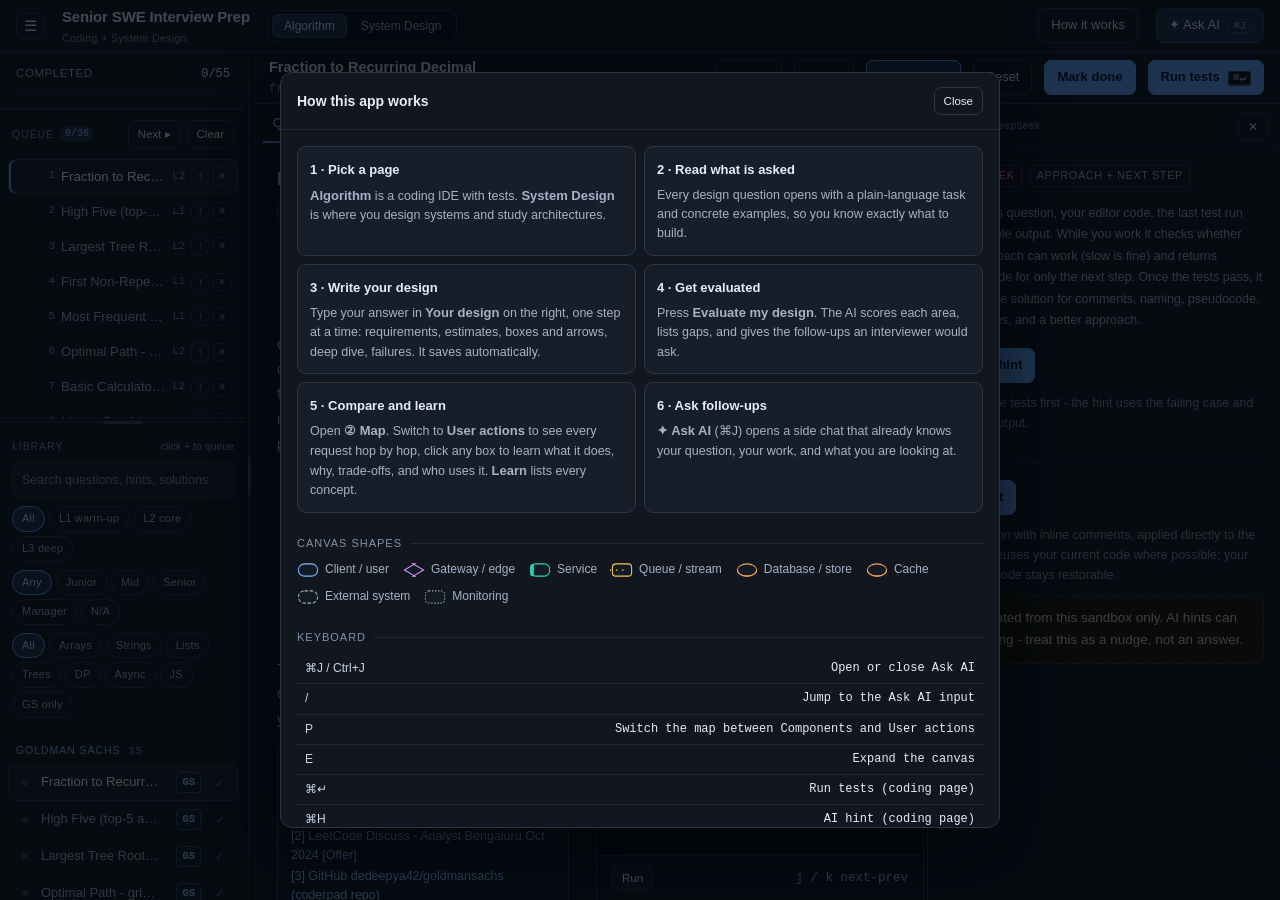
==== commit 4cb4ee5d: "Redesign system design practice: Brief/Map flow, AI evaluation, side chat System design page - Two v" ====
--- a/index.html
+++ b/index.html
@@ -8,6 +8,7 @@
 </head>
 <body>
 <nav class="global-nav">
+  <button class="btn ghost icon-btn" id="btn-sidebar" title="Show / hide the question list" aria-label="Toggle question list">☰</button>
   <div class="global-brand">
     <span class="global-title">Senior SWE Interview Prep</span>
     <span class="global-sub">Coding + System Design</span>
@@ -17,6 +18,8 @@
     <button data-page="design" role="tab" aria-selected="false">System Design</button>
   </div>
   <div class="spacer"></div>
+  <button class="btn ghost" id="btn-help" title="How this app works">How it works</button>
+  <button class="btn chat-toggle" id="btn-chat" title="Ask follow-up questions about the current task">✦ Ask AI <kbd>⌘J</kbd></button>
 </nav>
 <div class="app">
   <!-- ---------------- sidebar ---------------- -->
@@ -102,13 +105,23 @@
         <div class="title" id="q-title">Loading</div>
         <div class="sig" id="q-sig"></div>
       </div>
-      <div class="spacer"></div>
-      <button class="btn ghost" id="btn-rounds">Rounds</button>
-      <button class="btn ghost" id="btn-graph">Graph</button>
-      <button class="btn ghost" id="btn-plan">Plan <kbd>?</kbd></button>
+      <div class="design-views" id="design-views" role="tablist" aria-label="Design view">
+        <button data-view="brief" role="tab" type="button"><b>① Brief</b><span>test yourself</span></button>
+        <i class="design-views-arrow" aria-hidden="true">→</i>
+        <button data-view="map" role="tab" type="button"><b>② Map</b><span>verify on the canvas</span></button>
+      </div>
+      <div class="spacer"></div>
+      <div class="more-menu" id="more-menu">
+        <button class="btn ghost" id="btn-more" aria-haspopup="true" aria-expanded="false" title="Interview rounds, study plan, code graph">More ▾</button>
+        <div class="more-list" id="more-list" role="menu">
+          <button id="btn-rounds" role="menuitem">Interview rounds</button>
+          <button id="btn-plan" role="menuitem">5-day study plan <kbd>?</kbd></button>
+          <button id="btn-graph" role="menuitem">Code graph</button>
+        </div>
+      </div>
       <button class="btn ghost" id="btn-notes">Notes</button>
       <button class="btn ghost" id="btn-hint">AI hint <kbd>⌘H</kbd></button>
-      <button class="btn ghost" id="btn-reset">Reset</button>
+      <button class="btn ghost" id="btn-reset" title="Start this problem over">Reset</button>
       <button class="btn" id="btn-done">Mark done</button>
       <button class="btn primary" id="btn-run">Run tests <kbd>⌘↵</kbd></button>
     </header>
@@ -154,26 +167,58 @@
     </div>
 
     <!-- ---------------- system design workspace ---------------- -->
-    <section class="design-stage" id="design-stage" aria-hidden="true">
+    <section class="design-stage view-brief" id="design-stage" aria-hidden="true">
+      <div class="brief-view" id="brief-view" aria-label="Brief: test yourself"></div>
       <div class="design-stage-main" id="design-stage-main">
         <div class="design-empty hidden" id="design-empty">
-          <div class="design-empty-kicker">SYSTEM DESIGN</div>
+          <div class="design-empty-kicker">BEHAVIORAL / OPEN-ENDED</div>
           <h2 id="design-empty-title">No architecture map for this one</h2>
-          <p>This prompt is behavioral or open-ended. Use the brief, the framework, and Notes to structure your answer.</p>
-          <button class="btn primary" id="design-empty-brief">Open brief</button>
+          <p>Write your answer step by step in <b>Your design</b> on the right, then press <b>Evaluate my design</b> to get graded. Use <b>Ask AI</b> for follow-up questions at any time.</p>
+          <div class="design-empty-actions">
+            <button class="btn primary" id="design-empty-start" type="button">Start writing</button>
+            <button class="btn" id="design-empty-brief" type="button">Read the full prompt</button>
+          </div>
         </div>
       </div>
       <div class="design-scrim" id="design-scrim"></div>
-      <aside class="design-brief" id="design-brief" aria-label="Design brief" inert>
+      <aside class="design-brief" id="design-brief" aria-label="Full interview prompt" inert>
         <div class="design-brief-head">
-          <span class="design-brief-title">Brief</span>
+          <span class="design-brief-title">Full interview prompt</span>
           <div class="spacer"></div>
           <button class="btn tiny ghost" id="design-brief-close">Close</button>
         </div>
         <div class="design-brief-mount" id="design-brief-mount"></div>
+      </aside>
+      <button class="study-reopen" id="study-reopen" title="Show the side panel" type="button">Show panel ◂</button>
+      <aside class="study-pane" id="study-pane" aria-label="Your design and study guide">
+        <div class="study-top">
+          <div class="study-tabs" id="study-tabs" role="tablist"></div>
+          <button class="btn tiny ghost icon-btn" id="study-collapse" title="Hide this panel" type="button">✕</button>
+        </div>
+        <div class="study-inspect" id="study-inspect" hidden></div>
+        <div class="study-body" id="study-body"></div>
       </aside>
     </section>
   </main>
+
+  <div class="resizer v" id="resize-chat" role="separator" aria-orientation="vertical" aria-label="Resize AI chat" title="Drag to resize · double-click to reset"></div>
+  <aside class="chat-pane" id="chat-pane" aria-label="Ask AI">
+    <div class="chat-head">
+      <div class="chat-head-copy">
+        <span class="chat-title">✦ Ask AI</span>
+        <span class="chat-ctx" id="chat-ctx"></span>
+      </div>
+      <div class="spacer"></div>
+      <button class="btn tiny ghost" id="chat-clear" type="button" title="Clear this conversation">Clear</button>
+      <button class="btn tiny ghost" id="chat-close" type="button" title="Close (Esc)">✕</button>
+    </div>
+    <div class="chat-log" id="chat-log"></div>
+    <div class="chat-suggest" id="chat-suggest"></div>
+    <form class="chat-form" id="chat-form">
+      <textarea id="chat-input" rows="2" placeholder="Ask a follow-up about this task…  (Enter to send · Shift+Enter for a new line)"></textarea>
+      <button class="btn primary" id="chat-send" type="submit">Send</button>
+    </form>
+  </aside>
 </div>
 
 <!-- ---------------- plan modal ---------------- -->
@@ -221,40 +266,25 @@
         <div class="arch-sub" id="arch-sub"></div>
       </div>
       <div class="spacer"></div>
-      <button class="btn tiny ghost arch-extra" id="arch-brief">Brief</button>
-      <button class="btn tiny ghost arch-extra" id="arch-inspector">Inspector</button>
-      <button class="btn tiny ghost arch-extra" id="arch-focus">Focus</button>
-      <select id="arch-failure" class="arch-select" title="Break a component at runtime">
-        <option value="">Failure drill</option>
-      </select>
-      <button class="btn tiny ghost" id="arch-trace">Trace request</button>
+      <div class="arch-seg" id="arch-layout" role="group" aria-label="Canvas layout">
+        <button data-layout="layers" title="Every component, arranged by layer">Components</button>
+        <button data-layout="paths" title="Each thing a user does, as its own row with every hop numbered">User actions</button>
+      </div>
       <button class="btn tiny ghost" id="arch-zoom-out" title="Zoom out">−</button>
       <button class="btn tiny ghost" id="arch-zoom-in" title="Zoom in">+</button>
       <span class="arch-zoom-label" id="arch-zoom">100%</span>
-      <button class="btn tiny ghost" id="arch-reset" title="Fit to view">Reset</button>
+      <button class="btn tiny ghost" id="arch-reset" title="Fit the whole map in view">Fit</button>
+      <button class="btn tiny ghost icon-btn" id="arch-expand" title="Expand canvas to full screen (E · Esc to exit)" aria-label="Expand canvas">⤢</button>
       <button class="btn tiny ghost" id="arch-close">Close</button>
     </div>
     <div class="arch-legend" id="arch-legend"></div>
     <div class="arch-main">
       <div class="arch-canvas" id="arch-canvas">
         <svg id="arch-svg" role="img" aria-label="Interactive system architecture" xmlns:xlink="http://www.w3.org/1999/xlink"></svg>
-        <div class="arch-flowbar" id="arch-flowbar">
-          <div class="arch-path-head">
-            <span class="arch-path-label">Request path</span>
-            <span class="arch-step" id="arch-step">—</span>
-          </div>
-          <div class="arch-path-steps" id="arch-paths"></div>
-          <div class="arch-path-controls">
-            <button class="btn tiny ghost" id="arch-prev" title="Previous step">←</button>
-            <button class="btn tiny ghost" id="arch-next" title="Next step">→</button>
-            <button class="btn tiny ghost" id="arch-play">▶ Play</button>
-          </div>
-          <div class="arch-narration" id="arch-narration">Pick a step, or press Trace request.</div>
-        </div>
       </div>
       <aside class="arch-side">
         <div class="arch-tabs">
-          <button data-atab="inspect" class="on">Inspect</button>
+          <button data-atab="inspect" class="on">Details</button>
           <button data-atab="why">Why it works</button>
           <button data-atab="tradeoffs">Trade-offs</button>
           <button class="arch-side-close" id="arch-side-close" title="Hide inspector">✕</button>
@@ -272,6 +302,11 @@
 <script src="js/gs-scraped.js"></script>
 <script src="js/design-graphs.js"></script>
 <script src="js/design-extra.js"></script>
+<script src="js/concepts.js"></script>
+<script src="js/design-examples.js"></script>
+<script src="js/ai-chat.js"></script>
+<script src="js/design-practice.js"></script>
+<script src="js/design-study.js"></script>
 <script src="js/runner.js"></script>
 <script src="js/app.js"></script>
 <script>
--- a/css/style.css
+++ b/css/style.css
@@ -1359,65 +1359,6 @@
 @keyframes arch-nodepulse { from { stroke-opacity: .5; } to { stroke-opacity: 1; } }
 .arch-node.selected .arch-node-box { animation: none; stroke-opacity: 1; }
 
-/* ---------- request path strip ---------- */
-.arch-flowbar {
-  flex: 0 0 auto;
-  margin: 0 14px 13px;
-  display: grid;
-  grid-template-columns: 96px minmax(0, 1fr) auto;
-  grid-template-areas: "head steps controls" "narration narration narration";
-  gap: 7px 12px;
-  align-items: center;
-  padding: 9px 10px;
-  border: 1px solid #2b4470;
-  border-radius: 8px;
-  background: rgba(10, 16, 25, .96);
-  box-shadow: 0 10px 30px rgba(0, 0, 0, .28);
-}
-.arch-path-head { grid-area: head; display: flex; flex-direction: column; gap: 4px; align-items: flex-start; }
-.arch-path-label {
-  font-family: var(--mono);
-  font-size: 8.5px;
-  letter-spacing: .14em;
-  text-transform: uppercase;
-  color: var(--dim-2);
-}
-.arch-path-steps { grid-area: steps; display: grid; grid-template-columns: repeat(3, minmax(0, 1fr)); gap: 6px; min-width: 0; }
-.arch-path-step {
-  display: flex;
-  align-items: center;
-  gap: 6px;
-  min-width: 0;
-  padding: 6px 8px;
-  border: 1px solid var(--line);
-  border-radius: 6px;
-  background: var(--panel-2);
-  color: var(--dim);
-  font-family: var(--sans);
-  font-size: 11.5px;
-  text-align: left;
-  cursor: pointer;
-}
-.arch-path-step:hover { color: var(--text); border-color: #3a4d67; }
-.arch-path-step.on { color: var(--text); border-color: #2b4470; background: #142030; }
-.arch-path-step .n {
-  flex: 0 0 auto;
-  font-family: var(--mono);
-  font-size: 10px;
-  color: var(--cb-junior);
-}
-.arch-path-step span:last-child { overflow: hidden; text-overflow: ellipsis; white-space: nowrap; }
-.arch-path-controls { grid-area: controls; display: flex; gap: 4px; }
-.arch-narration {
-  grid-area: narration;
-  min-height: 16px;
-  color: var(--dim);
-  font-size: 11.5px;
-  white-space: nowrap;
-  overflow: hidden;
-  text-overflow: ellipsis;
-}
-
 /* ---------- inspector ---------- */
 .arch-side {
   min-height: 0;
@@ -1538,8 +1479,6 @@
 }
 @media (max-width: 860px) {
   .arch-sub { max-width: 100%; }
-  .arch-flowbar { grid-template-columns: 1fr; grid-template-areas: "head" "steps" "controls" "narration"; }
-  .arch-path-steps { grid-template-columns: 1fr; }
 }
 
 /* ============================================================
@@ -1557,7 +1496,6 @@
 body.mode-design .design-stage { display: flex; }
 body.mode-design .topbar #btn-run,
 body.mode-design .topbar #btn-run-2,
-body.mode-design .topbar #btn-reset,
 body.mode-design .topbar #btn-notes,
 body.mode-design .topbar #btn-hint,
 body.mode-design .topbar #btn-graph { display: none; }
@@ -1720,14 +1658,6 @@
 }
 .design-stage.brief-open .design-scrim { opacity: 1; pointer-events: auto; }
 
-/* focus mode */
-body.design-focus .app { grid-template-columns: 1fr; }
-body.design-focus .sidebar,
-body.design-focus #resize-sidebar,
-body.design-focus .topbar { display: none; }
-body.design-focus .main { height: 100vh; }
-#arch-focus.on,
-#arch-brief.on,
 #arch-inspector.on { border-color: var(--accent); color: #cfe0ff; background: var(--accent-dim); }
 
 /* smoother canvas input */
@@ -1813,8 +1743,6 @@
   white-space: nowrap;
 }
 .app { height: calc(100vh - 52px); }
-body.design-focus .global-nav { display: none; }
-body.design-focus .app { height: 100vh; }
 @media (max-width: 980px) {
   .global-nav { gap: 10px; padding: 0 10px; }
   .global-brand { display: none; }
@@ -1824,3 +1752,563 @@
 #arch-svg .arch-edge-group.return:not(.fail) .arch-edge-label { fill: #9ff0d8; }
 #arch-svg .arch-edge-group.return:not(.fail) .packet-core { fill: #a7f3df; }
 #arch-svg .arch-edge-group.return:not(.fail) .packet-halo { fill: #2dd4bf; }
+
+/* ============================================================
+   Ask AI side chat (docked as an extra .app column)
+   ============================================================ */
+#resize-chat, .chat-pane { display: none; }
+body.chat-open .app { grid-template-columns: var(--sidebar-w, 320px) 7px minmax(0, 1fr) 7px var(--chat-w, 380px); }
+body.chat-open #resize-chat { display: block; }
+body.chat-open .chat-pane { display: flex; }
+.chat-toggle { border-color: #2b4470; background: var(--accent-dim); color: #dbe8ff; }
+.chat-toggle.on { background: var(--accent); color: #06122b; border-color: var(--accent); font-weight: 650; }
+.chat-toggle.on kbd { color: #06122b; border-color: rgba(6, 18, 43, .35); }
+.chat-pane {
+  flex-direction: column;
+  min-width: 0;
+  min-height: 0;
+  background: var(--panel);
+  border-left: 1px solid var(--line);
+}
+.chat-head { display: flex; align-items: center; gap: 6px; padding: 10px 12px; border-bottom: 1px solid var(--line); }
+.chat-head-copy { display: flex; flex-direction: column; min-width: 0; }
+.chat-title { font-weight: 650; font-size: 13.5px; color: #dbe8ff; }
+.chat-ctx { font-size: 11px; color: var(--dim-2); white-space: nowrap; overflow: hidden; text-overflow: ellipsis; max-width: 260px; }
+.chat-log { flex: 1; min-height: 0; overflow-y: auto; padding: 14px 12px 8px; display: flex; flex-direction: column; gap: 10px; }
+.chat-empty { display: flex; flex-direction: column; gap: 6px; padding: 14px; border: 1px dashed var(--line); border-radius: 10px; color: var(--dim); font-size: 12.5px; line-height: 1.55; }
+.chat-empty b { color: var(--text); font-size: 13.5px; }
+.chat-msg { display: flex; flex-direction: column; }
+.chat-msg.user { align-items: flex-end; }
+.chat-bubble { max-width: 100%; padding: 9px 12px; border-radius: 12px; font-size: 13px; line-height: 1.6; overflow-wrap: anywhere; }
+.chat-msg.user .chat-bubble { background: var(--accent-dim); border: 1px solid #2b4470; color: #e3ecfb; border-bottom-right-radius: 4px; max-width: 88%; }
+.chat-msg.ai .chat-bubble { background: var(--panel-2); border: 1px solid var(--line-soft); color: #d5deeb; border-bottom-left-radius: 4px; }
+.chat-bubble p { margin: 0 0 8px; }
+.chat-bubble p:last-child { margin-bottom: 0; }
+.chat-bubble h5 { margin: 10px 0 4px; font-size: 13px; color: var(--text); }
+.chat-bubble ul, .chat-bubble ol { margin: 4px 0 8px; padding-left: 20px; }
+.chat-bubble li { margin-bottom: 3px; }
+.chat-bubble code { font-family: var(--mono); font-size: 12px; background: #0d131c; border: 1px solid var(--line-soft); border-radius: 4px; padding: 0 4px; }
+.chat-bubble strong { color: var(--text); }
+.chat-code { margin: 6px 0 8px; padding: 9px 10px; background: #0a0f17; border: 1px solid var(--line-soft); border-radius: 7px; font-family: var(--mono); font-size: 11.5px; overflow-x: auto; white-space: pre; }
+.chat-table { border-collapse: collapse; margin: 6px 0 8px; font-size: 12px; width: 100%; }
+.chat-table th, .chat-table td { border: 1px solid var(--line); padding: 4px 7px; text-align: left; vertical-align: top; }
+.chat-table th { background: #121a26; color: var(--text); }
+.chat-msg-actions { display: flex; gap: 4px; margin-top: 3px; opacity: 0; transition: opacity .12s; }
+.chat-msg:hover .chat-msg-actions { opacity: 1; }
+.chat-mini { border: 1px solid var(--line); background: transparent; color: var(--dim-2); border-radius: 5px; font-size: 10.5px; padding: 1px 7px; }
+.chat-mini:hover { color: var(--text); }
+.chat-typing { display: inline-flex; gap: 4px; padding: 4px 0; }
+.chat-typing i { width: 6px; height: 6px; border-radius: 50%; background: var(--dim-2); animation: chat-dot 1s infinite ease-in-out; }
+.chat-typing i:nth-child(2) { animation-delay: .15s; }
+.chat-typing i:nth-child(3) { animation-delay: .3s; }
+@keyframes chat-dot { 0%, 80%, 100% { opacity: .25; transform: translateY(0); } 40% { opacity: 1; transform: translateY(-3px); } }
+.chat-error { display: flex; flex-direction: column; gap: 6px; align-items: flex-start; padding: 10px 12px; border: 1px solid #4a2630; background: var(--red-dim); border-radius: 9px; font-size: 12.5px; color: #ffd2c7; }
+.chat-suggest { display: flex; flex-wrap: wrap; gap: 6px; padding: 6px 12px 0; }
+.chat-chip { border: 1px solid #2b4470; background: #101a29; color: #bcd3f5; border-radius: 999px; padding: 4px 10px; font-size: 11.5px; text-align: left; }
+.chat-chip:hover { background: var(--accent-dim); color: #fff; }
+.chat-form { display: flex; gap: 8px; align-items: flex-end; padding: 10px 12px 12px; }
+.chat-form textarea {
+  flex: 1; resize: none; min-height: 42px; max-height: 160px;
+  background: #0b111a; border: 1px solid var(--line); border-radius: 9px;
+  padding: 9px 11px; font-size: 13px; line-height: 1.45; outline: none;
+}
+.chat-form textarea:focus { border-color: var(--accent); }
+@media (max-width: 1100px) {
+  body.chat-open .app { grid-template-columns: var(--sidebar-w, 320px) 7px minmax(0, 1fr); }
+  body.chat-open #resize-chat { display: none; }
+  .chat-pane { position: fixed; top: 52px; right: 0; bottom: 0; width: min(420px, 100vw); z-index: 60; box-shadow: -20px 0 50px rgba(0, 0, 0, .45); }
+}
+@media (max-width: 980px) {
+  body.chat-open .app { grid-template-columns: 1fr; }
+}
+
+/* ============================================================
+   Design stage: map + docked "Your design" study panel
+   ============================================================ */
+.study-pane {
+  flex: 0 0 var(--study-w, 420px);
+  width: var(--study-w, 420px);
+  min-width: 0;
+  display: flex;
+  flex-direction: column;
+  border-left: 1px solid var(--line);
+  background: var(--panel);
+  z-index: 9;
+}
+.design-stage.study-collapsed .study-pane { display: none; }
+.study-reopen {
+  display: none;
+  position: absolute; right: 0; top: 50%; transform: translateY(-50%);
+  writing-mode: vertical-rl; z-index: 9;
+  border: 1px solid #2b4470; border-right: 0; border-radius: 8px 0 0 8px;
+  background: var(--accent-dim); color: #dbe8ff; padding: 12px 6px; font-size: 12px; font-weight: 600;
+}
+.design-stage.study-collapsed .study-reopen { display: block; }
+.study-top { display: flex; align-items: center; gap: 4px; padding: 8px 10px; border-bottom: 1px solid var(--line); }
+.study-tabs { display: flex; gap: 2px; flex: 1; min-width: 0; }
+.study-tab { border: 1px solid transparent; background: transparent; color: var(--dim); border-radius: 6px; padding: 5px 9px; font-size: 12px; white-space: nowrap; }
+.study-tab:hover { color: var(--text); }
+.study-tab.on { background: var(--panel-2); border-color: var(--line); color: var(--text); font-weight: 600; }
+.study-timer { border: 1px solid var(--line); background: #0b111a; color: var(--dim); border-radius: 6px; padding: 3px 8px; font-family: var(--mono); font-size: 11px; }
+.study-timer.running { color: var(--green); border-color: #1f4a45; }
+.study-timer.low { color: var(--amber); border-color: #4a4021; }
+.study-body { flex: 1; min-height: 0; overflow-y: auto; padding: 14px 14px 40px; }
+.study-body::-webkit-scrollbar { width: 8px; }
+.study-body::-webkit-scrollbar-thumb { background: #2a3446; border-radius: 8px; }
+.study-intro { color: var(--dim); font-size: 12.5px; line-height: 1.55; margin-bottom: 12px; }
+.study-h { display: flex; align-items: center; gap: 6px; margin: 18px 0 8px; font-family: var(--mono); font-size: 10px; letter-spacing: .12em; text-transform: uppercase; color: var(--dim-2); }
+.study-h span { color: var(--cb-senior); }
+.linklike { border: 0; background: none; padding: 0; color: #8ec5ff; font-size: 12px; text-decoration: underline; text-underline-offset: 2px; cursor: pointer; }
+.linklike:hover { color: #cfe6ff; }
+.ask-ai-btn { border-color: #2b4470; color: #bcd3f5; background: #101a29; }
+.ask-ai-btn:hover { background: var(--accent-dim); color: #fff; }
+.ask-row { display: flex; flex-wrap: wrap; gap: 6px; margin-top: 12px; }
+
+/* what you are being asked */
+.ask-card { padding: 14px; border: 1px solid #2b4470; border-radius: 11px; background: linear-gradient(160deg, #111c2d, #0e1520); }
+.ask-kicker { font-family: var(--mono); font-size: 10px; letter-spacing: .14em; color: var(--cb-senior); margin-bottom: 6px; }
+.ask-main { margin: 0 0 10px; font-size: 14px; line-height: 1.55; color: var(--text); font-weight: 550; }
+.ask-h { font-size: 11.5px; color: var(--dim-2); margin: 10px 0 5px; font-weight: 600; }
+.ask-examples, .ask-deliver { margin: 0; padding-left: 0; list-style: none; display: flex; flex-direction: column; gap: 6px; }
+.ask-examples li { position: relative; padding: 7px 10px 7px 26px; background: #0b121c; border: 1px solid var(--line-soft); border-radius: 7px; font-size: 12.5px; line-height: 1.5; color: #c9d5e6; }
+.ask-examples li::before { content: "e.g."; position: absolute; left: 7px; top: 8px; font-family: var(--mono); font-size: 8.5px; color: var(--cb-junior); }
+.ask-deliver li { padding-left: 18px; position: relative; font-size: 12.5px; color: #c9d5e6; }
+.ask-deliver li::before { content: "□"; position: absolute; left: 0; color: var(--cb-mid); }
+.ask-actions { display: flex; flex-wrap: wrap; gap: 10px; align-items: center; justify-content: space-between; margin-top: 12px; }
+
+/* steps */
+.steps-head { margin: 18px 0 8px; display: flex; flex-wrap: wrap; align-items: baseline; gap: 4px 8px; }
+.steps-head b { font-size: 15px; }
+.steps-head span { font-size: 12px; color: var(--dim-2); }
+.steps-bar { flex: 1 1 100%; height: 4px; border-radius: 99px; background: var(--panel-2); overflow: hidden; margin-top: 4px; }
+.steps-bar i { display: block; height: 100%; background: linear-gradient(90deg, var(--green), var(--accent)); transition: width .2s ease; }
+.map-mode { display: flex; justify-content: space-between; align-items: center; gap: 8px; font-size: 12px; color: var(--dim); padding: 7px 10px; margin-bottom: 8px; border: 1px dashed var(--line); border-radius: 7px; }
+.stage { border: 1px solid var(--line); border-radius: 10px; margin-bottom: 8px; background: #0f151e; overflow: hidden; }
+.stage.open { border-color: #34507a; background: #101824; }
+.stage-head { width: 100%; display: flex; align-items: center; gap: 10px; padding: 10px 12px; border: 0; background: transparent; text-align: left; }
+.stage-head:hover { background: #131c29; }
+.stage-num { flex: 0 0 24px; height: 24px; border-radius: 50%; display: grid; place-items: center; border: 1px solid var(--line); font-family: var(--mono); font-size: 11px; color: var(--dim); }
+.stage.open .stage-num { border-color: var(--accent); color: #cfe0ff; }
+.stage.done .stage-num { background: var(--green-dim); border-color: #1f4a45; color: var(--green); }
+.stage-title { flex: 1; font-weight: 600; font-size: 13.5px; }
+.stage-min { font-family: var(--mono); font-size: 10.5px; color: var(--dim-2); }
+.stage-body { padding: 0 12px 12px; }
+.stage-goal { margin: 0 0 6px; font-size: 12.5px; color: #c6d1e2; }
+.stage-prompts { margin: 0 0 10px; padding-left: 18px; font-size: 12px; color: var(--dim); }
+.stage-prompts li { margin-bottom: 2px; }
+.stage-label { display: block; font-size: 11px; font-weight: 600; color: var(--dim-2); margin-bottom: 4px; text-transform: uppercase; letter-spacing: .06em; }
+.stage-answer {
+  width: 100%; min-height: 120px; resize: vertical; overflow: hidden;
+  background: #090e15; border: 1px solid var(--line); border-radius: 8px;
+  padding: 10px 11px; font-family: var(--mono); font-size: 12.5px; line-height: 1.6; color: var(--text); outline: none;
+}
+.stage-answer:focus { border-color: var(--accent); box-shadow: 0 0 0 3px rgba(99, 164, 255, .12); }
+.stage-answer::placeholder { color: #4f5d74; }
+.stage-body > .btn { margin-top: 8px; }
+.stage-tips { margin-top: 10px; display: flex; flex-direction: column; gap: 6px; align-items: flex-start; }
+.tip { font-size: 12.5px; line-height: 1.55; color: #d8e2f0; padding: 8px 10px; border-left: 3px solid var(--cb-mid); background: #17150d; border-radius: 0 6px 6px 0; }
+.stage-chips { display: flex; flex-wrap: wrap; gap: 5px; align-items: center; margin-top: 8px; font-size: 11.5px; color: var(--dim); }
+.stage-foot { display: flex; align-items: center; gap: 6px; margin-top: 12px; }
+.compare-out { margin-top: 8px; }
+.compare-sum { font-size: 12.5px; color: var(--text); }
+.compare-sum span { color: var(--dim-2); font-size: 11px; }
+.arch-tag.ok { color: #9ff0d8; border-color: #1f4a45; background: #0d2422; }
+button.arch-tag { cursor: pointer; }
+button.arch-tag:hover { color: var(--text); border-color: var(--dim-2); }
+.old-notes { margin-top: 14px; font-size: 12px; color: var(--dim); }
+.old-notes pre { white-space: pre-wrap; font-family: var(--mono); font-size: 11.5px; background: #0b111a; padding: 8px; border-radius: 6px; border: 1px solid var(--line-soft); }
+
+/* evaluation */
+.eval-card { margin-top: 14px; padding: 14px; border: 1px solid #34507a; border-radius: 11px; background: linear-gradient(160deg, #121c2b, #0e141d); scroll-margin-top: 10px; }
+.eval-head { display: flex; justify-content: space-between; align-items: baseline; margin-bottom: 6px; }
+.eval-head b { font-size: 14.5px; }
+.eval-head span { font-family: var(--mono); font-size: 11px; color: var(--dim-2); }
+.eval-copy { margin: 0 0 10px; font-size: 12.5px; color: var(--dim); }
+.eval-btn { width: 100%; justify-content: center; }
+.eval-score { display: flex; gap: 12px; align-items: center; margin: 14px 0 10px; }
+.eval-score p { margin: 2px 0 0; font-size: 12.5px; color: #c6d1e2; line-height: 1.5; }
+.score-level { font-weight: 650; font-size: 13px; }
+.score-ring { flex: 0 0 58px; height: 58px; border-radius: 50%; display: flex; align-items: baseline; justify-content: center; padding-top: 14px; border: 3px solid var(--line); }
+.score-ring b { font-size: 22px; font-family: var(--mono); }
+.score-ring span { font-size: 11px; color: var(--dim-2); }
+.score-ring.s1, .score-ring.s2 { border-color: var(--red); }
+.score-ring.s3 { border-color: var(--amber); }
+.score-ring.s4, .score-ring.s5 { border-color: var(--green); }
+.rubric { display: flex; flex-direction: column; gap: 8px; }
+.rubric-row { display: grid; grid-template-columns: 1fr 80px 14px; gap: 2px 8px; align-items: center; }
+.rubric-area { font-size: 12px; font-weight: 600; }
+.rubric-bar { height: 6px; border-radius: 99px; background: var(--panel-2); overflow: hidden; }
+.rubric-bar i { display: block; height: 100%; }
+.rubric-bar i.s1, .rubric-bar i.s2 { background: var(--red); }
+.rubric-bar i.s3 { background: var(--amber); }
+.rubric-bar i.s4, .rubric-bar i.s5 { background: var(--green); }
+.rubric-n { font-family: var(--mono); font-size: 11px; color: var(--dim); }
+.rubric-row p { grid-column: 1 / -1; margin: 0; font-size: 11.5px; color: var(--dim); line-height: 1.45; }
+.eval-h { margin: 14px 0 5px; font-size: 11px; font-weight: 650; text-transform: uppercase; letter-spacing: .08em; color: var(--dim-2); }
+.eval-h.good { color: var(--green); }
+.eval-h.bad { color: var(--red); }
+.eval-list { margin: 0; padding-left: 18px; font-size: 12.5px; color: #c9d5e6; line-height: 1.55; }
+.eval-list li { margin-bottom: 4px; }
+.eval-next { margin-top: 12px; padding: 9px 11px; border-radius: 8px; background: #17150d; border-left: 3px solid var(--cb-mid); font-size: 12.5px; color: #e9e1c6; }
+.followups { display: flex; flex-direction: column; gap: 6px; }
+.followup { display: flex; justify-content: space-between; gap: 10px; text-align: left; border: 1px solid var(--line); background: #0b111a; border-radius: 8px; padding: 8px 10px; font-size: 12.5px; color: #d4deec; }
+.followup i { font-style: normal; color: #8ec5ff; white-space: nowrap; font-size: 11.5px; }
+.followup:hover { border-color: #34507a; }
+
+.design-empty-actions { display: flex; gap: 8px; margin-top: 6px; }
+@media (max-width: 1100px) {
+  .study-pane { --study-w: 360px; }
+}
+
+/* ============================================================
+   Canvas: component shapes, Paths layout, expanded mode
+   ============================================================ */
+.arch-node .arch-node-box { fill: #101720; stroke: var(--node-color); stroke-opacity: .6; stroke-width: 1.3; }
+.arch-node .arch-node-bar { fill: var(--node-color); }
+.arch-node .arch-node-cap { fill: none; stroke: var(--node-color); stroke-opacity: .7; stroke-width: 1.3; }
+.arch-node .arch-node-cap.faint { stroke-opacity: .28; }
+.arch-node .arch-node-slot { stroke: var(--node-color); stroke-opacity: .55; stroke-width: 2; }
+.arch-node .arch-node-box.dashed { stroke-dasharray: 6 4; }
+.arch-node .arch-node-box.dotted { stroke-dasharray: 2 3; fill: #0d1219; }
+.arch-node.shape-db .arch-node-box { fill: #19130b; }
+.arch-node.shape-cache .arch-node-box { fill: #1a1009; }
+.arch-node.shape-queue .arch-node-box { fill: #17140a; }
+.arch-node.shape-edge .arch-node-box { fill: #140f1d; }
+.arch-node.shape-client .arch-node-box { fill: #0d1726; }
+.arch-node.shape-external .arch-node-box { fill: #120f19; }
+.arch-node-badge { font-family: var(--mono); font-size: 7.5px; letter-spacing: .1em; fill: var(--node-color); opacity: .85; }
+.arch-node:hover .arch-node-box { fill: #18222f; stroke-opacity: 1; }
+.arch-node.hot .arch-node-box { fill: #142030; stroke-opacity: 1; }
+.arch-node.selected .arch-node-box { stroke: #e6edf7; stroke-width: 1.8; stroke-opacity: 1; }
+.arch-node.fail .arch-node-box { fill: #2a1318; stroke: #ff7b7b; stroke-opacity: 1; }
+.arch-node.warn .arch-node-box { fill: #2a2413; stroke: #f2c75e; stroke-opacity: 1; }
+.legend-shape { flex: 0 0 auto; overflow: visible; }
+.legend-shape .arch-node-box { fill: #121a24; stroke: #9fb3cc; stroke-width: 1.2; }
+.legend-shape .arch-node-box.dashed { stroke-dasharray: 4 2; }
+.legend-shape .arch-node-box.dotted { stroke-dasharray: 1.5 2; }
+.legend-shape .arch-node-cap { fill: none; stroke: #9fb3cc; stroke-width: 1.1; }
+.legend-shape .arch-node-cap.faint { display: none; }
+.legend-shape .arch-node-slot { stroke: #9fb3cc; stroke-width: 1.2; }
+.legend-shape .arch-node-bar { fill: #9fb3cc; }
+.legend-shape.shape-db .arch-node-box, .legend-shape.shape-db .arch-node-cap,
+.legend-shape.shape-cache .arch-node-box, .legend-shape.shape-cache .arch-node-cap { stroke: #f5a65b; }
+.legend-shape.shape-queue .arch-node-box, .legend-shape.shape-queue .arch-node-slot { stroke: #f2c75e; }
+.legend-shape.shape-edge .arch-node-box { stroke: #d99bff; }
+.legend-shape.shape-client .arch-node-box { stroke: #7ab8ff; }
+.legend-shape.shape-service .arch-node-box { stroke: #2dd4bf; }
+.legend-shape.shape-service .arch-node-bar { fill: #2dd4bf; }
+.arch-legend-item.shape { gap: 6px; }
+.shape-key { display: flex; flex-wrap: wrap; gap: 8px 14px; font-size: 12px; color: var(--dim); }
+.shape-key span { display: inline-flex; align-items: center; gap: 6px; }
+
+.arch-seg { display: inline-flex; border: 1px solid var(--line); border-radius: 7px; overflow: hidden; }
+.arch-seg button { border: 0; background: transparent; color: var(--dim); padding: 4px 10px; font-size: 11.5px; }
+.arch-seg button + button { border-left: 1px solid var(--line); }
+.arch-seg button.on { background: var(--accent-dim); color: #dbe8ff; font-weight: 600; }
+#arch-expand.on { border-color: var(--accent); color: #cfe0ff; background: var(--accent-dim); }
+
+.path-row-bg { fill: rgba(122, 150, 190, .035); stroke: rgba(122, 150, 190, .12); }
+.path-row-title { font-family: var(--sans); font-size: 12.5px; font-weight: 650; fill: #cfe0ff; }
+.path-row { transition: opacity .15s ease; }
+.path-row.off { opacity: .28; }
+.hop-badge circle { fill: #0b111a; stroke: #63a4ff; stroke-width: 1.2; }
+.hop-badge text { font-family: var(--mono); font-size: 9px; font-weight: 700; fill: #cfe0ff; }
+.arch-edge-group.return .hop-badge circle { stroke: #7ee0c2; }
+.arch-edge-group.async .hop-badge circle { stroke: #d6a63f; }
+
+/* expanded canvas: fills the window, above the side panels */
+#arch-modal.expanded,
+#arch-modal.inline.expanded {
+  position: fixed;
+  inset: 0;
+  z-index: 80;
+  display: flex;
+  background: #080d14;
+  padding: 0;
+}
+#arch-modal.expanded .arch-modal { width: 100vw; height: 100vh; max-height: none; border-radius: 0; border: 0; }
+body.arch-expanded .chat-pane { z-index: 90; }
+
+
+/* ============================================================
+   Inspector extras: concept cards, hops, connections, terms
+   ============================================================ */
+.arch-section-h { margin: 14px 0 6px; font-family: var(--mono); font-size: 9.5px; letter-spacing: .12em; text-transform: uppercase; color: var(--dim-2); }
+.arch-panel-block.warn { border-color: #4a2630; background: #1c1013; }
+.arch-legend-row { display: flex; flex-wrap: wrap; gap: 5px; margin: 6px 0; }
+.hop-list { list-style: none; margin: 0; padding: 0; display: flex; flex-direction: column; gap: 6px; }
+.hop { display: flex; gap: 9px; padding: 8px 9px; border: 1px solid var(--line); border-left-width: 3px; border-radius: 7px; background: var(--panel-2); cursor: pointer; }
+.hop.sync { border-left-color: #5f9fe8; }
+.hop.async { border-left-color: #d6a63f; }
+.hop.obs { border-left-color: #7f8da4; }
+.hop:hover { border-color: #3a4d67; }
+.hop-n { flex: 0 0 18px; height: 18px; border-radius: 50%; display: grid; place-items: center; background: #0b111a; font-family: var(--mono); font-size: 10px; color: #cfe0ff; }
+.hop-body { display: flex; flex-direction: column; gap: 2px; min-width: 0; }
+.hop-body b { font-size: 12.5px; }
+.hop-kind { font-family: var(--mono); font-size: 10px; color: var(--dim-2); }
+.hop-detail { font-size: 12px; color: var(--dim); line-height: 1.45; }
+.conn-list { list-style: none; margin: 0; padding: 0; display: flex; flex-direction: column; gap: 4px; }
+.conn-list li { display: flex; align-items: baseline; gap: 7px; padding: 5px 8px; border-radius: 6px; background: var(--panel-2); cursor: pointer; font-size: 12.5px; }
+.conn-list li:hover { background: #1c2533; }
+.conn-dir { color: var(--accent); font-family: var(--mono); }
+.conn-list .hop-kind { margin-left: auto; }
+.read-steps { margin: 6px 0 0; padding-left: 18px; font-size: 12.5px; color: #c6d1e2; line-height: 1.55; }
+.read-steps li { margin-bottom: 8px; }
+.concept-card, .learn-card { margin-top: 14px; border: 1px solid #2b4470; border-radius: 9px; background: #0e1623; overflow: hidden; }
+.concept-head { display: flex; align-items: baseline; gap: 8px; padding: 9px 11px; border-bottom: 1px solid var(--line-soft); background: #111c2d; }
+.concept-head b { font-size: 13.5px; }
+.concept-kicker { font-family: var(--mono); font-size: 9px; letter-spacing: .14em; color: var(--cb-senior); }
+.concept-row { padding: 7px 11px; }
+.concept-row + .concept-row { border-top: 1px solid var(--line-soft); }
+.concept-row > span { display: block; font-family: var(--mono); font-size: 9px; letter-spacing: .1em; text-transform: uppercase; color: var(--dim-2); margin-bottom: 3px; }
+.concept-row p { margin: 0; font-size: 12.5px; color: #c9d5e6; line-height: 1.55; }
+.concept-row ul { margin: 0; padding-left: 16px; font-size: 12.5px; color: #c9d5e6; line-height: 1.55; }
+.used-by { display: flex; flex-wrap: wrap; gap: 4px; }
+.used-by i { font-style: normal; font-size: 11px; padding: 2px 7px; border-radius: 999px; background: #17202e; border: 1px solid var(--line); color: #c9d5e6; }
+.ask-row .ask-ai-btn, .arch-panel > .ask-ai-btn { margin-top: 12px; }
+.term {
+  border: 0; background: none; padding: 0; font: inherit; color: inherit;
+  text-decoration: underline dotted #6f9bd6; text-underline-offset: 3px; cursor: help;
+}
+.term:hover { color: #cfe6ff; }
+.concept-pop {
+  position: fixed; z-index: 120; display: none; width: 320px; padding: 12px;
+  border: 1px solid #2b4470; border-radius: 10px; background: #0f1724; box-shadow: 0 18px 50px rgba(0, 0, 0, .55);
+  font-size: 12.5px; line-height: 1.55; color: #c9d5e6;
+}
+.concept-pop.on { display: block; }
+.concept-pop p { margin: 0 0 6px; }
+.concept-pop .dim, .learn-body .dim { color: var(--dim); }
+.concept-pop-h { display: flex; justify-content: space-between; align-items: center; margin-bottom: 6px; }
+.concept-pop-h b { font-size: 13.5px; color: var(--text); }
+.concept-pop .btn { margin-top: 8px; }
+
+/* learn / practice / toolkit tabs */
+.learn-card { margin-top: 6px; }
+.learn-card summary { display: flex; align-items: center; gap: 8px; padding: 9px 11px; cursor: pointer; list-style: none; }
+.learn-card summary::-webkit-details-marker { display: none; }
+.learn-card summary b { font-size: 13px; flex: 1; }
+.learn-card[open] summary { border-bottom: 1px solid var(--line-soft); background: #111c2d; }
+.learn-meta { font-size: 11px; color: var(--dim-2); }
+.learn-body { padding: 4px 0 10px; }
+.learn-body > p { margin: 6px 11px; font-size: 12.5px; }
+.learn-body > .used-by { padding: 0 11px; }
+.learn-body .ask-row { padding: 0 11px; }
+.learn-nodes { display: flex; flex-wrap: wrap; gap: 4px; padding: 8px 11px 2px; }
+.quiz-progress { height: 5px; border-radius: 99px; background: var(--panel-2); overflow: hidden; }
+.quiz-progress div { height: 100%; background: var(--green); transition: width .2s; }
+.quiz-stats { display: flex; justify-content: space-between; font-family: var(--mono); font-size: 10.5px; color: var(--dim-2); margin: 5px 0 10px; }
+.quiz-card { padding: 14px; border: 1px solid var(--line); border-radius: 11px; background: #0f151e; display: flex; flex-direction: column; gap: 10px; align-items: flex-start; }
+.quiz-tag { font-family: var(--mono); font-size: 9.5px; letter-spacing: .12em; text-transform: uppercase; color: var(--cb-senior); }
+.quiz-q { font-size: 14px; font-weight: 600; line-height: 1.5; }
+.quiz-a { font-size: 12.5px; color: #c9d5e6; line-height: 1.6; padding: 10px; border-radius: 8px; background: #0b111a; border: 1px solid var(--line-soft); width: 100%; }
+.quiz-actions { display: flex; gap: 6px; flex-wrap: wrap; }
+.calc-grid { display: grid; grid-template-columns: 1fr 1fr; gap: 8px; }
+.calc-grid label { display: flex; flex-direction: column; gap: 3px; font-size: 11px; color: var(--dim-2); }
+.calc-grid input { background: #0b111a; border: 1px solid var(--line); border-radius: 6px; padding: 6px 8px; font-family: var(--mono); font-size: 12.5px; outline: none; }
+.calc-grid input:focus { border-color: var(--accent); }
+.calc-out { margin-top: 10px; display: flex; flex-direction: column; gap: 4px; }
+.calc-out div { display: grid; grid-template-columns: 1fr auto; gap: 0 10px; padding: 6px 9px; border-radius: 6px; background: var(--panel-2); }
+.calc-out span { font-size: 12px; color: var(--dim); }
+.calc-out b { font-family: var(--mono); font-size: 12.5px; text-align: right; }
+.calc-out i { grid-column: 1 / -1; font-style: normal; font-family: var(--mono); font-size: 10.5px; color: var(--dim-2); }
+.num-table { width: 100%; border-collapse: collapse; font-size: 12px; }
+.num-table td { padding: 5px 8px; border-bottom: 1px solid var(--line-soft); color: #c9d5e6; }
+.num-table td:last-child { text-align: right; font-family: var(--mono); color: var(--text); white-space: nowrap; }
+.gloss-list { margin-top: 8px; }
+.help-grid { display: grid; grid-template-columns: 1fr 1fr; gap: 8px; }
+.help-card { padding: 11px 12px; border: 1px solid var(--line); border-radius: 9px; background: var(--panel-2); }
+.help-card b { font-size: 13px; }
+.help-card p { margin: 4px 0 0; font-size: 12.5px; color: var(--dim); line-height: 1.55; }
+.icon-btn { width: 28px; height: 26px; padding: 0; display: inline-grid; place-items: center; font-size: 15px; line-height: 1; }
+
+/* ============================================================
+   Design page views: ① Brief (test yourself) | ② Map (verify)
+   ============================================================ */
+.design-views { display: none; align-items: center; gap: 4px; padding: 3px; border: 1px solid var(--line); border-radius: 10px; background: #0b111a; }
+body.mode-design .design-views { display: flex; }
+.design-views button { display: flex; flex-direction: column; align-items: flex-start; gap: 0; border: 0; background: transparent; color: var(--dim); border-radius: 7px; padding: 5px 14px; line-height: 1.25; }
+.design-views button b { font-size: 13px; }
+.design-views button span { font-size: 10.5px; color: var(--dim-2); }
+.design-views button:hover:not(:disabled) { background: var(--panel-2); color: var(--text); }
+.design-views button.on { background: var(--accent-dim); color: #dbe8ff; box-shadow: inset 0 0 0 1px #2b4470; }
+.design-views button.on span { color: #a9c6f0; }
+.design-views button:disabled { opacity: .4; cursor: not-allowed; }
+.design-views-arrow { font-style: normal; color: var(--dim-2); font-size: 12px; }
+
+.brief-view { display: none; flex: 1; min-width: 0; min-height: 0; overflow-y: auto; background: var(--bg); }
+.design-stage.view-brief .brief-view { display: block; }
+.design-stage.view-brief .design-stage-main,
+.design-stage.view-brief .study-pane,
+.design-stage.view-brief .study-reopen { display: none !important; }
+.brief-grid { display: grid; grid-template-columns: minmax(300px, 440px) minmax(0, 720px); gap: 22px; justify-content: center; padding: 22px 24px 60px; }
+.brief-col.left { position: sticky; top: 0; align-self: start; display: flex; flex-direction: column; gap: 12px; max-height: calc(100vh - 160px); overflow-y: auto; padding-top: 22px; margin-top: -22px; }
+.brief-col.right .steps-head { margin-top: 0; }
+.brief-how { padding: 12px 14px; border: 1px solid var(--line); border-radius: 10px; background: var(--panel); font-size: 12.5px; color: var(--dim); }
+.brief-how b { color: var(--text); }
+.brief-how ol { margin: 6px 0 8px; padding-left: 18px; line-height: 1.6; }
+.brief-how > span { font-size: 12px; }
+.full-prompt { margin-top: 12px; border-top: 1px solid var(--line-soft); padding-top: 10px; }
+.full-prompt summary { cursor: pointer; font-size: 12px; color: #8ec5ff; }
+.full-prompt .body-text { margin-top: 8px; font-size: 12.5px; color: #c6d1e2; white-space: pre-wrap; }
+.inline-calc { margin-top: 8px; border: 1px solid var(--line); border-radius: 8px; background: #0b111a; }
+.inline-calc summary { cursor: pointer; padding: 7px 10px; font-size: 12px; color: #8ec5ff; }
+.inline-calc > div { padding: 0 10px 10px; }
+.verify-cta { display: flex; align-items: center; gap: 14px; margin-top: 14px; padding: 14px; border: 1px dashed #34507a; border-radius: 11px; background: #0e1623; }
+.verify-cta > div { display: flex; flex-direction: column; gap: 3px; flex: 1; }
+.verify-cta span { font-size: 12.5px; color: var(--dim); }
+.design-stage.view-map .brief-view { display: none; }
+.answer-row { margin-bottom: 10px; }
+.answer-row.empty em { font-size: 12px; color: var(--dim-2); }
+.answer-h { display: flex; align-items: center; gap: 7px; font-size: 12.5px; font-weight: 650; margin-bottom: 4px; }
+.answer-h span { width: 18px; height: 18px; border-radius: 50%; display: grid; place-items: center; background: var(--panel-2); font-family: var(--mono); font-size: 10px; color: var(--dim); }
+.answer-row pre { margin: 0; white-space: pre-wrap; font-family: var(--mono); font-size: 11.5px; line-height: 1.55; color: #c9d5e6; padding: 8px 10px; border-radius: 7px; background: #0b111a; border: 1px solid var(--line-soft); }
+.answer-score { display: flex; gap: 10px; align-items: center; margin: 0 0 12px; padding: 10px; border: 1px solid var(--line); border-radius: 9px; }
+.answer-score p { margin: 0; font-size: 12px; color: var(--dim); }
+.answer-score .score-ring { flex: 0 0 46px; height: 46px; padding-top: 9px; }
+.answer-score .score-ring b { font-size: 17px; }
+@media (max-width: 1180px) {
+  .brief-grid { grid-template-columns: minmax(0, 760px); }
+  .brief-col.left { position: static; max-height: none; overflow: visible; padding-top: 0; margin-top: 0; }
+}
+.ask-examples li { padding-left: 34px; }
+.brief-col.left { scrollbar-width: thin; scrollbar-color: #2a3446 transparent; }
+.brief-col.left::-webkit-scrollbar { width: 6px; }
+.brief-col.left::-webkit-scrollbar-thumb { background: #2a3446; border-radius: 6px; }
+
+/* map view: the canvas must shrink so the side panel stays on screen */
+.design-stage-main, #arch-modal.inline, #arch-modal.inline .arch-modal { min-width: 0; }
+#arch-modal.inline .arch-head { flex-wrap: wrap; row-gap: 6px; }
+.arch-head .btn { white-space: nowrap; }
+
+/* ============================================================
+   Declutter pass
+   ============================================================ */
+/* "More" menu for secondary tools */
+.more-menu { position: relative; }
+.more-list {
+  display: none; position: absolute; right: 0; top: calc(100% + 6px); z-index: 70; min-width: 210px;
+  padding: 5px; border: 1px solid var(--line); border-radius: 9px; background: var(--panel);
+  box-shadow: 0 16px 40px rgba(0, 0, 0, .45);
+}
+.more-menu.open .more-list { display: flex; flex-direction: column; }
+.more-list button { display: flex; justify-content: space-between; align-items: center; gap: 10px; border: 0; background: transparent; color: var(--text); text-align: left; padding: 7px 10px; border-radius: 6px; font-size: 13px; }
+.more-list button:hover { background: var(--panel-2); }
+
+/* collapsible question list */
+body.sidebar-hidden .app { grid-template-columns: 0 0 minmax(0, 1fr); }
+body.sidebar-hidden.chat-open .app { grid-template-columns: 0 0 minmax(0, 1fr) 7px var(--chat-w, 380px); }
+body.sidebar-hidden .sidebar, body.sidebar-hidden #resize-sidebar { display: none; }
+#btn-sidebar.on { color: var(--dim-2); }
+
+/* one-line legend that never pushes the canvas down */
+.arch-legend { flex-wrap: nowrap; overflow-x: auto; gap: 10px; padding: 6px 14px; scrollbar-width: none; }
+.arch-legend::-webkit-scrollbar { display: none; }
+.arch-legend-item, .arch-edge-key { white-space: nowrap; font-size: 9px; }
+#arch-modal.inline .arch-head { flex-wrap: nowrap; gap: 6px; }
+#arch-modal.inline .arch-head-copy { flex: 1 1 auto; min-width: 120px; }
+#arch-modal.inline .arch-sub { max-width: 100%; }
+#arch-modal.inline .arch-head > .spacer { display: none; }
+.arch-select { max-width: 150px; }
+
+/* inspector lives in the Map side panel */
+.study-inspect { flex: 1; min-height: 0; display: flex; flex-direction: column; }
+.study-inspect[hidden] { display: none; }
+.study-pane .arch-side,
+#arch-modal.inline .study-pane .arch-side {
+  position: static; transform: none; width: auto; flex: 1; min-height: 0; overflow-y: auto;
+  border: 0; box-shadow: none; background: transparent; visibility: visible;
+}
+.study-pane .arch-tabs { position: sticky; top: 0; background: var(--panel); padding: 8px 12px; }
+.study-pane .arch-tabs button { flex: 0 0 auto; }
+.study-pane .arch-side-close { display: none !important; }
+.study-body[hidden] { display: none; }
+.study-top { gap: 6px; }
+
+/* brief: timer sits with the steps, cheat sheet is tucked away */
+.steps-timer { margin-left: auto; display: inline-flex; align-items: center; gap: 4px; }
+.brief-numbers { border: 1px solid var(--line); border-radius: 10px; background: var(--panel); padding: 0 12px; }
+.brief-numbers summary { cursor: pointer; padding: 10px 0; font-size: 12.5px; color: var(--dim); }
+.brief-numbers[open] { padding-bottom: 10px; }
+.brief-numbers .study-h:first-of-type { margin-top: 2px; }
+.stage-prompts { font-size: 11.5px; }
+
+/* quick card shown next to a clicked component */
+.arch-quick {
+  position: absolute; z-index: 6; display: none; width: 280px; padding: 11px 12px 10px;
+  border: 1px solid #2b4470; border-radius: 10px; background: rgba(14, 21, 32, .97);
+  box-shadow: 0 16px 40px rgba(0, 0, 0, .5); font-size: 12.5px; line-height: 1.5; color: #c9d5e6;
+}
+.arch-quick.on { display: block; }
+.arch-quick b { display: block; font-size: 14px; color: var(--text); padding-right: 18px; }
+.arch-quick p { margin: 6px 0 0; }
+.quick-kicker { font-family: var(--mono); font-size: 9px; letter-spacing: .12em; text-transform: uppercase; color: var(--cb-senior); margin-bottom: 3px; }
+.quick-sub { font-family: var(--mono); font-size: 10.5px; color: var(--dim-2); }
+.quick-dim { color: var(--dim); font-size: 11.5px; }
+.quick-actions { display: flex; gap: 6px; margin-top: 10px; }
+.quick-close { position: absolute; top: 8px; right: 8px; border: 0; background: none; color: var(--dim-2); font-size: 11px; padding: 2px 4px; }
+.quick-close:hover { color: var(--text); }
+
+/* coding page with both AI panels open: give the editor room by tucking the question list away */
+@media (max-width: 1799px) {
+  body.chat-open.ai-hint-open:not(.mode-design) .sidebar,
+  body.chat-open.ai-hint-open:not(.mode-design) #resize-sidebar { display: none; }
+  body.chat-open.ai-hint-open:not(.mode-design) .app { grid-template-columns: 0 0 minmax(0, 1fr) 7px var(--chat-w, 380px); }
+}
+.chat-toggle kbd { background: transparent; }
+
+/* Brief: the answer column gets most of the screen */
+.brief-grid { grid-template-columns: minmax(280px, 380px) minmax(0, 1fr); justify-content: stretch; gap: 28px; padding: 22px 32px 60px; max-width: 1680px; margin: 0 auto; }
+.brief-col.left .ask-card { padding: 14px 15px; }
+.brief-col.left .ask-main { font-size: 14px; }
+.brief-col.right { min-width: 0; }
+.brief-col.right .stage-head { padding: 13px 16px; }
+.brief-col.right .stage-title { font-size: 15px; }
+.brief-col.right .stage-body { padding: 2px 16px 16px; }
+.brief-col.right .stage-goal { font-size: 14px; }
+.brief-col.right .stage-prompts { font-size: 13px; columns: 2; column-gap: 28px; }
+.brief-col.right .stage-answer { font-size: 14px; line-height: 1.7; min-height: 200px; padding: 14px 16px; }
+.brief-col.right .tip { font-size: 13.5px; }
+.brief-col.right .eval-copy, .brief-col.right .eval-list, .brief-col.right .rubric-row p { font-size: 13.5px; }
+@media (max-width: 1180px) {
+  .brief-grid { grid-template-columns: minmax(0, 1fr); padding: 18px 20px 60px; }
+  .brief-col.right .stage-prompts { columns: 1; }
+}
+
+/* pin each region to its column so hiding the sidebar never shifts the others */
+.app > .sidebar { grid-column: 1; grid-row: 1; }
+.app > #resize-sidebar { grid-column: 2; grid-row: 1; }
+.app > .main { grid-column: 3; grid-row: 1; }
+.app > #resize-chat { grid-column: 4; grid-row: 1; }
+.app > .chat-pane { grid-column: 5; grid-row: 1; }
+@media (max-width: 980px) {
+  .app > .main { grid-column: 1; }
+}
+
+/* Brief: Task column can be hidden for more writing room */
+.brief-col-head { display: flex; align-items: center; justify-content: space-between; margin-bottom: -4px; }
+.brief-col-head b { font-family: var(--mono); font-size: 10px; letter-spacing: .14em; text-transform: uppercase; color: var(--dim-2); }
+.brief-grid.task-hidden { grid-template-columns: minmax(0, 1480px); justify-content: center; }
+.steps-head .btn { align-self: center; }
+
+
+
+/* per-component risk: what goes wrong without it, and if it breaks */
+.risk { margin-top: 12px; display: flex; flex-direction: column; gap: 6px; }
+.risk-row { padding: 8px 10px; border-radius: 8px; border: 1px solid var(--line); background: var(--panel-2); }
+.risk-row > span { display: block; font-family: var(--mono); font-size: 9px; letter-spacing: .12em; text-transform: uppercase; margin-bottom: 3px; }
+.risk-row p { margin: 0; font-size: 12.5px; line-height: 1.55; color: #c9d5e6; }
+.risk-row p + p { margin-top: 5px; }
+.risk-row.without { border-left: 3px solid var(--cb-mid); }
+.risk-row.without > span { color: var(--cb-mid); }
+.risk-row.breaks { border-left: 3px solid #ff7b7b; }
+.risk-row.breaks > span { color: #ff8a8a; }
+.risk-hits { font-size: 11.5px !important; color: var(--dim) !important; }
+.risk-protect b { color: #7ee0c2; }
+.risk.compact { margin-top: 8px; gap: 5px; }
+.risk.compact .risk-row { padding: 6px 8px; }
+.risk.compact .risk-row p { font-size: 12px; }
+.arch-quick { width: 320px; max-height: calc(100% - 16px); overflow-y: auto; }
+.path-row-title { cursor: pointer; }
+.path-row-title:hover { fill: #ffffff; text-decoration: underline; }
+.arch-quick .risk b { display: inline; font-size: inherit; padding: 0; color: #7ee0c2; }
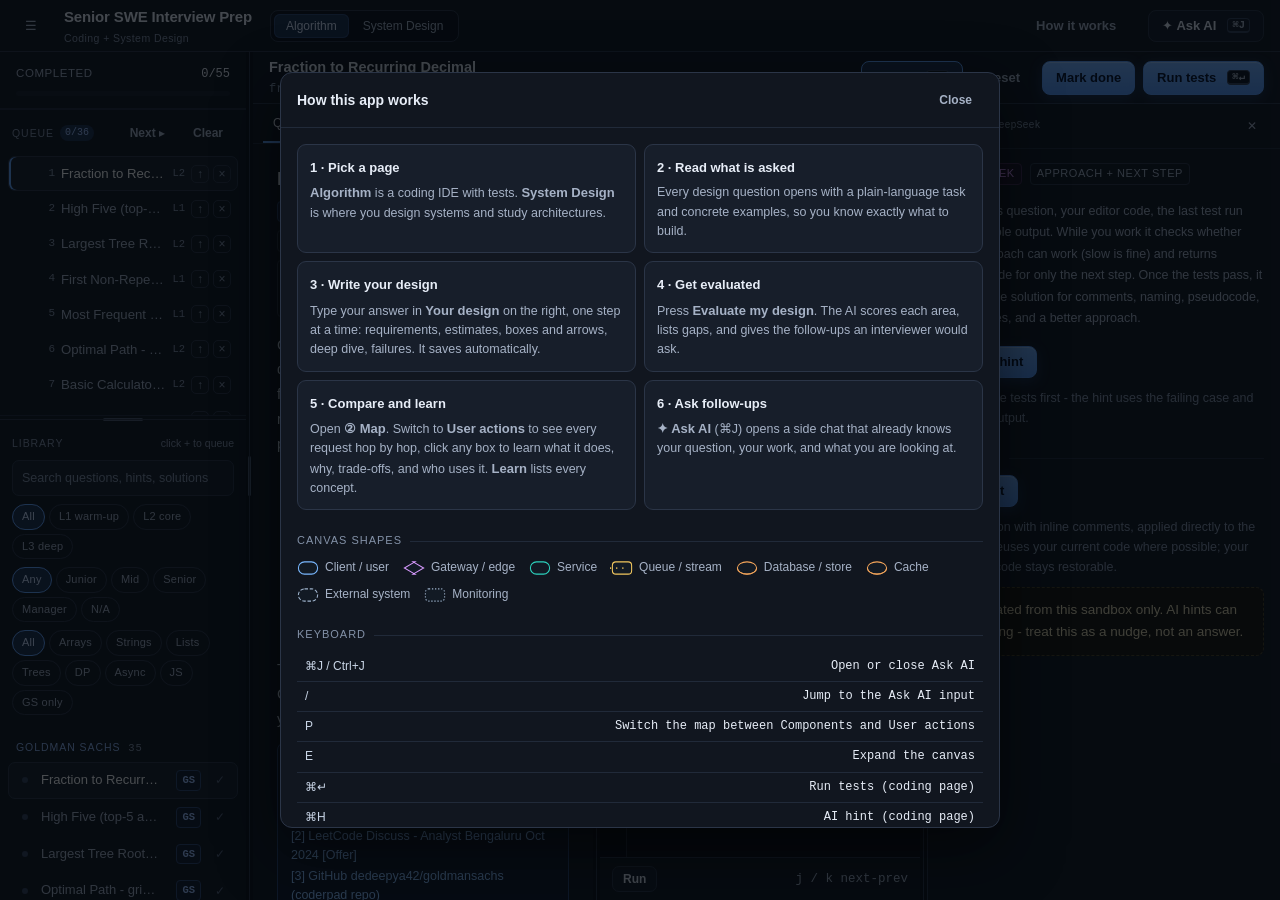
==== commit 2618d710: "Canvas polish: right-angle lines, component icons, floating toolbar - Line style toggle (Curved / Ri" ====
--- a/index.html
+++ b/index.html
@@ -265,22 +265,31 @@
         <h3 id="arch-title">Architecture</h3>
         <div class="arch-sub" id="arch-sub"></div>
       </div>
-      <div class="spacer"></div>
-      <div class="arch-seg" id="arch-layout" role="group" aria-label="Canvas layout">
-        <button data-layout="layers" title="Every component, arranged by layer">Components</button>
-        <button data-layout="paths" title="Each thing a user does, as its own row with every hop numbered">User actions</button>
-      </div>
-      <button class="btn tiny ghost" id="arch-zoom-out" title="Zoom out">−</button>
-      <button class="btn tiny ghost" id="arch-zoom-in" title="Zoom in">+</button>
-      <span class="arch-zoom-label" id="arch-zoom">100%</span>
-      <button class="btn tiny ghost" id="arch-reset" title="Fit the whole map in view">Fit</button>
-      <button class="btn tiny ghost icon-btn" id="arch-expand" title="Expand canvas to full screen (E · Esc to exit)" aria-label="Expand canvas">⤢</button>
       <button class="btn tiny ghost" id="arch-close">Close</button>
     </div>
-    <div class="arch-legend" id="arch-legend"></div>
     <div class="arch-main">
       <div class="arch-canvas" id="arch-canvas">
         <svg id="arch-svg" role="img" aria-label="Interactive system architecture" xmlns:xlink="http://www.w3.org/1999/xlink"></svg>
+        <div class="arch-toolbar" role="toolbar" aria-label="Canvas controls">
+          <div class="tb-group" id="arch-layout" role="group" aria-label="View">
+            <button data-layout="layers" title="Every component, arranged by layer" type="button"><svg viewBox="0 0 16 16" aria-hidden="true"><rect x="1.5" y="2" width="4" height="12" rx="1"/><rect x="6" y="2" width="4" height="12" rx="1"/><rect x="10.5" y="2" width="4" height="12" rx="1"/></svg>Components</button>
+            <button data-layout="paths" title="Each thing a user does, as its own row with every hop numbered" type="button"><svg viewBox="0 0 16 16" aria-hidden="true"><circle cx="3" cy="4" r="1.6"/><path d="M5 4h8"/><circle cx="3" cy="12" r="1.6"/><path d="M5 12h8"/><path d="M11 2l2 2-2 2M11 10l2 2-2 2"/></svg>User actions</button>
+          </div>
+          <div class="tb-group" id="arch-route" role="group" aria-label="Line style">
+            <button data-route="curved" title="Curved connections" type="button" aria-label="Curved lines"><svg viewBox="0 0 16 16" aria-hidden="true"><path d="M2 13C6 13 6 3 14 3"/></svg>Curved</button>
+            <button data-route="ortho" title="Straight lines with 90° turns only" type="button" aria-label="Right-angle lines"><svg viewBox="0 0 16 16" aria-hidden="true"><path d="M2 13h6V3h6"/></svg>Right-angle</button>
+          </div>
+          <div class="tb-group zoom" role="group" aria-label="Zoom">
+            <button id="arch-zoom-out" title="Zoom out" type="button" aria-label="Zoom out">−</button>
+            <span class="arch-zoom-label" id="arch-zoom">100%</span>
+            <button id="arch-zoom-in" title="Zoom in" type="button" aria-label="Zoom in">+</button>
+          </div>
+          <div class="tb-group" role="group" aria-label="View size">
+            <button id="arch-reset" title="Fit the whole map in view" type="button">Fit</button>
+            <button id="arch-expand" class="tb-icon" title="Expand canvas to full screen (E · Esc to exit)" type="button" aria-label="Expand canvas">⤢</button>
+          </div>
+        </div>
+        <div class="arch-legend" id="arch-legend"></div>
       </div>
       <aside class="arch-side">
         <div class="arch-tabs">
--- a/css/style.css
+++ b/css/style.css
@@ -2233,21 +2233,6 @@
 .brief-numbers .study-h:first-of-type { margin-top: 2px; }
 .stage-prompts { font-size: 11.5px; }
 
-/* quick card shown next to a clicked component */
-.arch-quick {
-  position: absolute; z-index: 6; display: none; width: 280px; padding: 11px 12px 10px;
-  border: 1px solid #2b4470; border-radius: 10px; background: rgba(14, 21, 32, .97);
-  box-shadow: 0 16px 40px rgba(0, 0, 0, .5); font-size: 12.5px; line-height: 1.5; color: #c9d5e6;
-}
-.arch-quick.on { display: block; }
-.arch-quick b { display: block; font-size: 14px; color: var(--text); padding-right: 18px; }
-.arch-quick p { margin: 6px 0 0; }
-.quick-kicker { font-family: var(--mono); font-size: 9px; letter-spacing: .12em; text-transform: uppercase; color: var(--cb-senior); margin-bottom: 3px; }
-.quick-sub { font-family: var(--mono); font-size: 10.5px; color: var(--dim-2); }
-.quick-dim { color: var(--dim); font-size: 11.5px; }
-.quick-actions { display: flex; gap: 6px; margin-top: 10px; }
-.quick-close { position: absolute; top: 8px; right: 8px; border: 0; background: none; color: var(--dim-2); font-size: 11px; padding: 2px 4px; }
-.quick-close:hover { color: var(--text); }
 
 /* coding page with both AI panels open: give the editor room by tucking the question list away */
 @media (max-width: 1799px) {
@@ -2308,7 +2293,123 @@
 .risk.compact { margin-top: 8px; gap: 5px; }
 .risk.compact .risk-row { padding: 6px 8px; }
 .risk.compact .risk-row p { font-size: 12px; }
-.arch-quick { width: 320px; max-height: calc(100% - 16px); overflow-y: auto; }
 .path-row-title { cursor: pointer; }
 .path-row-title:hover { fill: #ffffff; text-decoration: underline; }
-.arch-quick .risk b { display: inline; font-size: inherit; padding: 0; color: #7ee0c2; }
+
+/* readable component type, on its own line */
+.arch-node-badge { font-family: var(--mono); font-size: 9px; font-weight: 700; letter-spacing: .14em; fill: var(--node-color); opacity: 1; }
+.arch-node-label { font-size: 13.5px; }
+.arch-node-sub { font-size: 10.5px; fill: #8796ad; }
+
+/* a component glows when traffic arrives */
+.arch-node.pulse .arch-node-box { animation: node-arrive .6s ease-out; }
+@keyframes node-arrive {
+  0% { stroke-width: 1.3; filter: none; }
+  25% { stroke-width: 3; stroke-opacity: 1; filter: drop-shadow(0 0 7px var(--node-color)); }
+  100% { stroke-width: 1.3; filter: none; }
+}
+.arch-node.selected.pulse .arch-node-box, .arch-node.hot.pulse .arch-node-box { animation: node-arrive .6s ease-out; }
+@media (prefers-reduced-motion: reduce) { .arch-node.pulse .arch-node-box { animation: none; } }
+
+/* Map view: more room for the canvas */
+body.map-wide:not(.sidebar-peek) .sidebar,
+body.map-wide:not(.sidebar-peek) #resize-sidebar { display: none; }
+body.map-wide:not(.sidebar-peek) .app { grid-template-columns: 0 0 minmax(0, 1fr); }
+body.map-wide.chat-open:not(.sidebar-peek) .app { grid-template-columns: 0 0 minmax(0, 1fr) 7px var(--chat-w, 380px); }
+body.map-wide #btn-sidebar { color: var(--dim-2); }
+body.map-wide.sidebar-peek #btn-sidebar { color: var(--text); }
+.study-pane { --study-w: 380px; }
+
+/* ============================================================
+   Buttons: one consistent size and feel across the app
+   ============================================================ */
+.btn {
+  display: inline-flex; align-items: center; justify-content: center; gap: 6px;
+  min-height: 32px; padding: 5px 13px; border-radius: 8px;
+  font-size: 13px; font-weight: 550; line-height: 1.2;
+  background: #151c28; border: 1px solid #2a3446; color: #dfe7f3;
+  transition: background .12s ease, border-color .12s ease, color .12s ease, box-shadow .12s ease;
+}
+.btn:hover:not(:disabled) { background: #1b2433; border-color: #3a4760; color: #fff; }
+.btn:active:not(:disabled) { transform: translateY(.5px); }
+.btn.ghost { background: transparent; border-color: transparent; color: var(--dim); }
+.btn.ghost:hover:not(:disabled) { background: #161e2b; border-color: #2a3446; color: var(--text); }
+.btn.primary { background: linear-gradient(180deg, #74b0ff, #5596f5); border-color: #5c9cf8; color: #04102a; font-weight: 650; box-shadow: 0 1px 0 rgba(255,255,255,.25) inset, 0 4px 14px rgba(70, 140, 255, .22); }
+.btn.primary:hover:not(:disabled) { background: linear-gradient(180deg, #84baff, #619ff7); color: #04102a; filter: none; }
+.btn.tiny { min-height: 26px; padding: 3px 10px; font-size: 12px; border-radius: 7px; }
+.btn:disabled { opacity: .42; cursor: not-allowed; }
+.icon-btn { min-height: 28px; width: 30px; padding: 0; }
+.topbar { gap: 8px; }
+.topbar .btn { min-height: 34px; }
+
+/* ============================================================
+   Canvas: slim header, floating toolbar, overlay legend
+   ============================================================ */
+#arch-modal.inline .arch-head { padding: 12px 18px 10px; border-bottom: 1px solid var(--line-soft); background: var(--panel); }
+.arch-head h3 { font-size: 17px; font-weight: 650; }
+#arch-modal.inline .arch-sub { font-size: 12.5px; white-space: normal; }
+
+.arch-toolbar {
+  position: absolute; top: 12px; right: 12px; z-index: 4;
+  display: flex; align-items: center; gap: 6px; flex-wrap: wrap; justify-content: flex-end;
+  max-width: calc(100% - 24px);
+}
+.tb-group {
+  display: inline-flex; align-items: center; gap: 2px; padding: 3px;
+  border: 1px solid #2a3446; border-radius: 10px;
+  background: rgba(14, 20, 30, .88); backdrop-filter: blur(8px);
+  box-shadow: 0 6px 20px rgba(0, 0, 0, .35);
+}
+.tb-group button {
+  display: inline-flex; align-items: center; gap: 6px; height: 28px; padding: 0 10px;
+  border: 0; border-radius: 7px; background: transparent; color: #9fb0c8;
+  font-size: 12px; font-weight: 550; white-space: nowrap;
+}
+.tb-group button svg { width: 14px; height: 14px; fill: none; stroke: currentColor; stroke-width: 1.5; stroke-linecap: round; stroke-linejoin: round; }
+.tb-group button:hover { background: #1b2433; color: #fff; }
+.tb-group button.on { background: #233a5e; color: #e4eeff; box-shadow: inset 0 0 0 1px #34568a; }
+.tb-group.zoom button { width: 28px; padding: 0; justify-content: center; font-size: 15px; }
+.tb-group .arch-zoom-label { min-width: 42px; text-align: center; font-family: var(--mono); font-size: 11px; color: var(--dim); }
+.tb-group .tb-icon { width: 30px; padding: 0; justify-content: center; font-size: 14px; }
+#arch-expand.on { background: #233a5e; color: #e4eeff; }
+
+#arch-modal .arch-canvas .arch-legend {
+  position: absolute; left: 12px; bottom: 12px; z-index: 4;
+  display: flex; flex-wrap: wrap; gap: 6px 12px; max-width: min(620px, calc(100% - 24px));
+  padding: 8px 11px; border: 1px solid #2a3446; border-radius: 10px;
+  background: rgba(14, 20, 30, .88); backdrop-filter: blur(8px);
+  overflow: visible;
+}
+#arch-modal .arch-canvas .arch-legend .arch-legend-item,
+#arch-modal .arch-canvas .arch-legend .arch-edge-key { font-size: 9.5px; color: #9fb0c8; }
+
+/* ============================================================
+   Components: tinted card, icon chip, depth
+   ============================================================ */
+.arch-node { filter: drop-shadow(0 6px 12px rgba(0, 0, 0, .45)); }
+.arch-node .arch-node-box {
+  fill: color-mix(in srgb, var(--node-color) 9%, #0d131c);
+  stroke: color-mix(in srgb, var(--node-color) 55%, #2a3446);
+  stroke-opacity: 1; stroke-width: 1.2;
+}
+.arch-node .arch-node-cap { stroke: color-mix(in srgb, var(--node-color) 60%, #2a3446); }
+.arch-node:hover .arch-node-box { fill: color-mix(in srgb, var(--node-color) 15%, #111925); stroke: var(--node-color); }
+.arch-node .icon-chip { fill: color-mix(in srgb, var(--node-color) 20%, #0d131c); stroke: color-mix(in srgb, var(--node-color) 45%, transparent); stroke-width: 1; }
+.arch-node .icon-glyph { fill: none; stroke: var(--node-color); stroke-width: 1.5; stroke-linecap: round; stroke-linejoin: round; }
+.arch-node .arch-node-badge { font-size: 8.5px; letter-spacing: .14em; opacity: .9; }
+.arch-node .arch-node-label { font-family: var(--sans); font-size: 13.5px; font-weight: 650; fill: #eef3fb; }
+.arch-node .arch-node-sub { font-family: var(--mono); font-size: 10px; fill: #8a99b0; }
+.arch-node.selected .arch-node-box { stroke: #f2f6fc; stroke-width: 2; }
+.arch-node.hot .arch-node-box { fill: color-mix(in srgb, var(--node-color) 16%, #111925); stroke: var(--node-color); }
+.arch-node.warn .arch-node-box { fill: #2a2413; stroke: #f2c75e; }
+.arch-node.dim { opacity: .18; filter: none; }
+
+/* Inspect tab: a dot when the canvas selection changed */
+.study-tab.has-new { position: relative; color: var(--text); }
+.study-tab.has-new::after { content: ""; position: absolute; top: 4px; right: 3px; width: 6px; height: 6px; border-radius: 50%; background: var(--accent); box-shadow: 0 0 0 2px var(--panel); }
+
+/* design view switch: match the new buttons */
+.design-views { border-radius: 11px; }
+.design-views button { border-radius: 8px; padding: 5px 14px; }
+/* keep the diagram clear of the floating toolbar and legend */
+#arch-modal .arch-canvas #arch-svg { box-sizing: border-box; padding: 54px 10px 70px; }
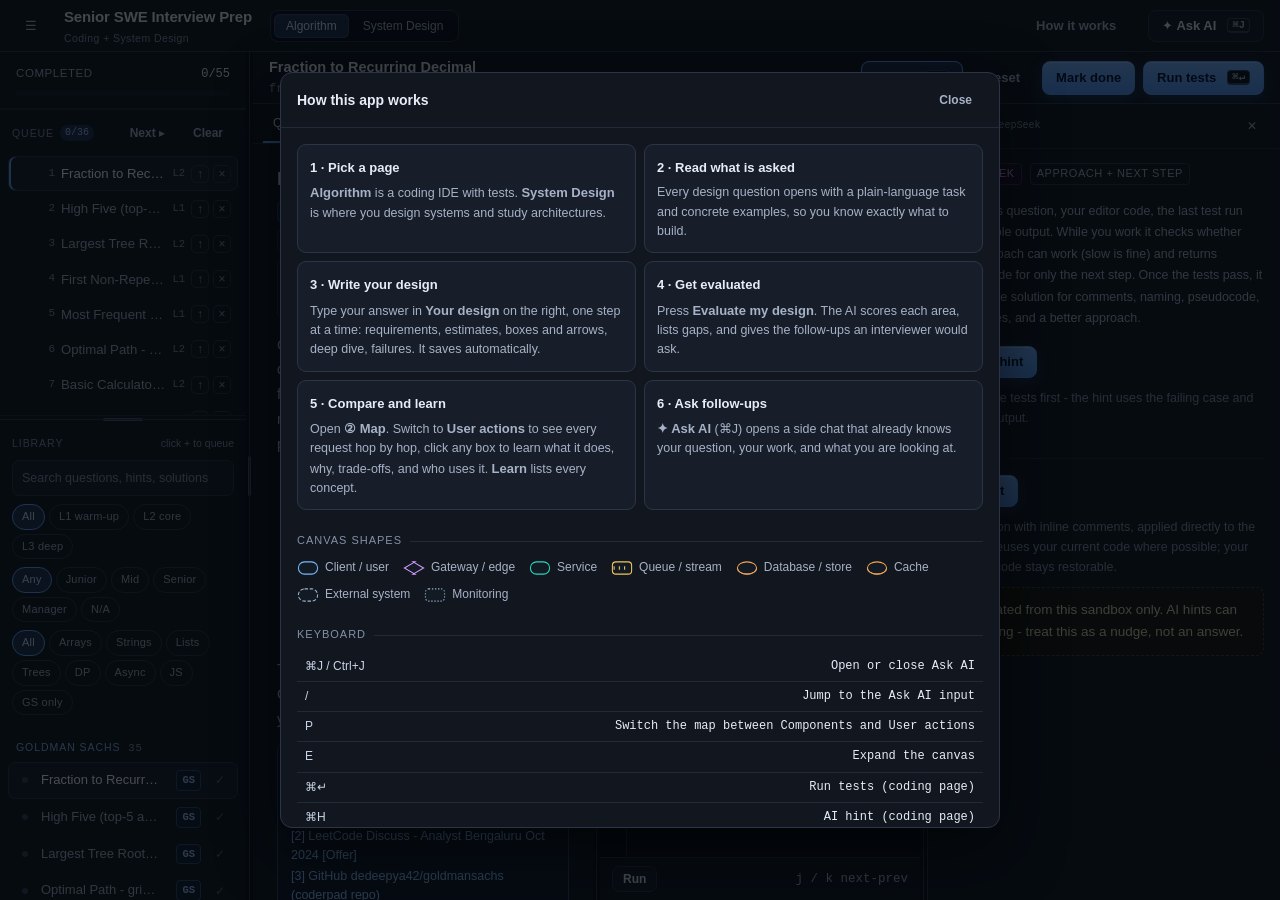
==== commit 07b7535d: "Rebuild all 36 design maps from real architectures Each map now shows the components that make that " ====
--- a/index.html
+++ b/index.html
@@ -195,6 +195,7 @@
           <div class="study-tabs" id="study-tabs" role="tablist"></div>
           <button class="btn tiny ghost icon-btn" id="study-collapse" title="Hide this panel" type="button">✕</button>
         </div>
+        <details class="terms-strip" id="study-terms"></details>
         <div class="study-inspect" id="study-inspect" hidden></div>
         <div class="study-body" id="study-body"></div>
       </aside>
@@ -310,9 +311,15 @@
 <script src="js/gs-questions.js"></script>
 <script src="js/gs-scraped.js"></script>
 <script src="js/design-graphs.js"></script>
-<script src="js/design-extra.js"></script>
+<script src="js/design-examples.js"></script>
+<script src="js/design-maps-1.js"></script>
+<script src="js/design-maps-2.js"></script>
+<script src="js/design-maps-3.js"></script>
+<script src="js/design-catalog.js"></script>
+<script src="js/design-catalog-1.js"></script>
+<script src="js/design-catalog-2.js"></script>
+<script src="js/design-catalog-3.js"></script>
 <script src="js/concepts.js"></script>
-<script src="js/design-examples.js"></script>
 <script src="js/ai-chat.js"></script>
 <script src="js/design-practice.js"></script>
 <script src="js/design-study.js"></script>
--- a/css/style.css
+++ b/css/style.css
@@ -244,8 +244,6 @@
 .add-btn.queued { color: #56637a; border-color: transparent; cursor: default; }
 .add-btn.queued:hover { color: #56637a; border-color: transparent; }
 
-.list::-webkit-scrollbar { width: 8px; }
-.list::-webkit-scrollbar-thumb { background: #222a38; border-radius: 8px; }
 
 .group-h {
   font-size: 10.5px;
@@ -395,8 +393,6 @@
 }
 
 .doc { overflow-y: auto; padding: 20px 24px 48px; flex: 1; min-height: 0; }
-.doc::-webkit-scrollbar { width: 8px; }
-.doc::-webkit-scrollbar-thumb { background: #33405a; border-radius: 8px; }
 
 .doc h2 { font-size: 19px; margin: 0 0 6px; letter-spacing: -.01em; }
 .meta-row { display: flex; gap: 8px; align-items: center; margin-bottom: 16px; flex-wrap: wrap; }
@@ -722,8 +718,6 @@
   max-width: 140px;
 }
 .ai-pane-body { flex: 1; min-height: 0; overflow-y: auto; padding: 14px 16px 40px; }
-.ai-pane-body::-webkit-scrollbar { width: 8px; }
-.ai-pane-body::-webkit-scrollbar-thumb { background: #33405a; border-radius: 8px; }
 .ai-pane-body .ai-intro { font-size: 12.5px; }
 .btn.ghost.on { border-color: var(--accent); color: #cfe0ff; background: var(--accent-dim); }
 .tag-ai { color: var(--cb-manager); border-color: #432b52; background: #1c1226; }
@@ -903,8 +897,6 @@
   line-height: 1.6;
   color: #c6d1e2;
 }
-.console-out::-webkit-scrollbar { width: 8px; }
-.console-out::-webkit-scrollbar-thumb { background: #33405a; border-radius: 8px; }
 .console-line {
   padding-left: 1.15em;
   text-indent: -1.15em;
@@ -1853,8 +1845,6 @@
 .study-timer.running { color: var(--green); border-color: #1f4a45; }
 .study-timer.low { color: var(--amber); border-color: #4a4021; }
 .study-body { flex: 1; min-height: 0; overflow-y: auto; padding: 14px 14px 40px; }
-.study-body::-webkit-scrollbar { width: 8px; }
-.study-body::-webkit-scrollbar-thumb { background: #2a3446; border-radius: 8px; }
 .study-intro { color: var(--dim); font-size: 12.5px; line-height: 1.55; margin-bottom: 12px; }
 .study-h { display: flex; align-items: center; gap: 6px; margin: 18px 0 8px; font-family: var(--mono); font-size: 10px; letter-spacing: .12em; text-transform: uppercase; color: var(--dim-2); }
 .study-h span { color: var(--cb-senior); }
@@ -2172,9 +2162,6 @@
   .brief-col.left { position: static; max-height: none; overflow: visible; padding-top: 0; margin-top: 0; }
 }
 .ask-examples li { padding-left: 34px; }
-.brief-col.left { scrollbar-width: thin; scrollbar-color: #2a3446 transparent; }
-.brief-col.left::-webkit-scrollbar { width: 6px; }
-.brief-col.left::-webkit-scrollbar-thumb { background: #2a3446; border-radius: 6px; }
 
 /* map view: the canvas must shrink so the side panel stays on screen */
 .design-stage-main, #arch-modal.inline, #arch-modal.inline .arch-modal { min-width: 0; }
@@ -2413,3 +2400,138 @@
 .design-views button { border-radius: 8px; padding: 5px 14px; }
 /* keep the diagram clear of the floating toolbar and legend */
 #arch-modal .arch-canvas #arch-svg { box-sizing: border-box; padding: 54px 10px 70px; }
+
+/* plain-English terms: collapsed strip at the top of the Map side panel */
+.terms-strip { flex: 0 0 auto; border-bottom: 1px solid var(--line); background: #0f1622; max-height: 46%; overflow-y: auto; }
+.terms-strip[hidden] { display: none; }
+.terms-strip summary { display: flex; align-items: center; gap: 8px; padding: 9px 14px; cursor: pointer; list-style: none; font-size: 12.5px; font-weight: 600; color: #cfe0ff; }
+.terms-strip summary::-webkit-details-marker { display: none; }
+.terms-strip summary::before { content: "▸"; font-size: 10px; color: var(--dim-2); transition: transform .12s; }
+.terms-strip[open] summary::before { transform: rotate(90deg); }
+.terms-strip summary i { font-style: normal; font-family: var(--mono); font-size: 10.5px; color: var(--dim-2); border: 1px solid var(--line); border-radius: 99px; padding: 0 7px; }
+.terms-list { margin: 0; padding: 0 12px 12px; display: flex; flex-direction: column; gap: 5px; }
+.term-row { padding: 7px 10px; border-radius: 8px; background: var(--panel-2); border: 1px solid var(--line-soft); }
+.term-row.has-nodes { cursor: pointer; }
+.term-row.has-nodes:hover { border-color: #34507a; }
+.term-row dt { font-size: 12.5px; font-weight: 650; color: var(--text); }
+.term-row dd { margin: 2px 0 0; font-size: 12px; line-height: 1.5; color: #b9c7da; }
+
+/* difficulty labels */
+.diff-tag { margin-left: 8px; padding: 1px 7px; border-radius: 99px; font-size: 9.5px; letter-spacing: .08em; border: 1px solid; }
+.diff-easy { color: var(--cb-junior); border-color: #1f4a45; background: #0d2422; }
+.diff-medium { color: var(--cb-mid); border-color: #4a4021; background: #211d0f; }
+.diff-hard { color: #ff9a7a; border-color: #4a2b21; background: #241411; }
+.group-h.diff-h { border: 0; background: none; }
+.group-h.diff-h.diff-easy { color: var(--cb-junior); }
+.group-h.diff-h.diff-medium { color: var(--cb-mid); }
+.group-h.diff-h.diff-hard { color: #ff9a7a; }
+.design-item .lvl.diff-easy, .design-item .lvl.diff-medium, .design-item .lvl.diff-hard { min-width: 22px; text-align: center; }
+
+/* ============================================================
+   Scrollbars: one slim, quiet style everywhere
+   The thumb sits inside a transparent border so it reads as a
+   6px pill with breathing room, and brightens on hover / drag.
+   ============================================================ */
+:root {
+  --sb-size: 10px;
+  --sb-thumb: #263041;
+  --sb-thumb-hover: #3a475e;
+  --sb-thumb-active: #50638a;
+}
+::-webkit-scrollbar { width: var(--sb-size); height: var(--sb-size); }
+::-webkit-scrollbar-track { background: transparent; }
+::-webkit-scrollbar-thumb {
+  background-color: var(--sb-thumb);
+  border: 2px solid transparent;
+  border-radius: 99px;
+  background-clip: padding-box;
+  min-height: 36px;
+  min-width: 36px;
+}
+:hover::-webkit-scrollbar-thumb { background-color: #2e3a4f; }
+::-webkit-scrollbar-thumb:hover { background-color: var(--sb-thumb-hover); }
+::-webkit-scrollbar-thumb:active { background-color: var(--sb-thumb-active); }
+::-webkit-scrollbar-corner { background: transparent; }
+::-webkit-scrollbar-button { display: none; width: 0; height: 0; }
+
+/* narrow columns get a narrower bar */
+.list::-webkit-scrollbar,
+.chat-log::-webkit-scrollbar,
+.console-out::-webkit-scrollbar,
+.terms-strip::-webkit-scrollbar,
+.arch-side::-webkit-scrollbar,
+.more-list::-webkit-scrollbar { width: 8px; }
+
+/* browsers without ::-webkit-scrollbar (Firefox) use the standard properties */
+@supports not selector(::-webkit-scrollbar) {
+  * { scrollbar-width: thin; scrollbar-color: var(--sb-thumb) transparent; }
+  *:hover { scrollbar-color: var(--sb-thumb-hover) transparent; }
+}
+
+/* the code editor and its line gutter scroll together; keep the gutter bar hidden */
+.gutter { scrollbar-width: none; }
+.gutter::-webkit-scrollbar { display: none; }
+
+/* read path vs write path labels */
+.rw-tag { font-family: var(--mono); font-size: 9.5px; font-weight: 700; letter-spacing: .1em; }
+.rw-tag.rw-write { fill: #f6b86b; }
+.rw-tag.rw-read { fill: #7fd6c4; }
+.rw-tag.rw-bg { fill: #a9b1c7; }
+.rw-pill { display: inline-block; margin-right: 6px; padding: 1px 6px; border-radius: 99px; font-size: 9px; letter-spacing: .1em; border: 1px solid; }
+.rw-pill.rw-write { color: #f6b86b; border-color: #5a4220; background: #241a0e; }
+.rw-pill.rw-read { color: #7fd6c4; border-color: #1f4a45; background: #0d2422; }
+.rw-pill.rw-bg { color: #a9b1c7; border-color: #343a4c; background: #171a23; }
+.arch-based { margin-top: 14px; padding-top: 4px; border-top: 1px solid var(--border, #262a36); }
+.arch-based p { margin: 4px 0 6px; font-size: 13px; line-height: 1.5; color: var(--text, #e6e8ef); }
+.arch-based ul { margin: 0; padding-left: 16px; font-size: 12.5px; line-height: 1.7; }
+.arch-based a { color: #8fb4ff; text-decoration: none; }
+.arch-based a:hover { text-decoration: underline; }
+
+/* ============================================================
+   Canvas text: large, high-contrast, always on top
+   ============================================================ */
+#arch-svg text { text-rendering: geometricPrecision; }
+#arch-svg .arch-node .arch-node-label { font-family: var(--sans); font-size: 14px; font-weight: 650; fill: #f4f7fc; }
+#arch-svg .arch-node .arch-node-sub { font-family: var(--sans); font-size: 11.5px; font-weight: 500; fill: #b4c1d4; }
+#arch-svg .arch-node .arch-node-badge { font-size: 9.5px; letter-spacing: .1em; opacity: 1; }
+#arch-svg .arch-layer { font-size: 12px; font-weight: 700; letter-spacing: .14em; opacity: 1; }
+
+/* connection labels sit in their own top layer with a dark outline */
+#arch-svg .edge-labels { pointer-events: auto; }
+#arch-svg .edge-label-wrap { cursor: pointer; transition: opacity .14s ease; }
+#arch-svg .edge-label-wrap .arch-edge-label {
+  font-family: var(--sans); font-size: 11.5px; font-weight: 600;
+  paint-order: stroke; stroke: #070b12; stroke-width: 5px; stroke-linejoin: round;
+}
+#arch-svg .edge-label-wrap.sync .arch-edge-label { fill: #b9d9ff; }
+#arch-svg .edge-label-wrap.async .arch-edge-label { fill: #f6d68c; }
+#arch-svg .edge-label-wrap.return .arch-edge-label { fill: #a8f2de; }
+#arch-svg .edge-label-wrap.dim { opacity: .12; }
+#arch-svg .edge-label-wrap.hot .arch-edge-label,
+#arch-svg .edge-label-wrap.flowing .arch-edge-label,
+#arch-svg .edge-label-wrap.peek .arch-edge-label { fill: #ffffff; }
+/* labels that could not find a free spot appear when their connection is hovered or highlighted */
+#arch-svg .edge-label-wrap.crowded .arch-edge-label { opacity: 0; }
+#arch-svg .edge-label-wrap.crowded.hot .arch-edge-label,
+#arch-svg .edge-label-wrap.crowded.flowing .arch-edge-label,
+#arch-svg .edge-label-wrap.crowded.peek .arch-edge-label { opacity: 1; }
+
+/* hop numbers in the User actions view */
+#arch-svg .hop-badge circle { fill: #0b111a; stroke: #63a4ff; stroke-width: 1.6; }
+#arch-svg .hop-badge text { font-family: var(--sans); font-size: 11.5px; font-weight: 800; fill: #e6efff; }
+#arch-svg .edge-label-wrap.async .hop-badge circle { stroke: #e3b24f; }
+#arch-svg .edge-label-wrap.return .hop-badge circle { stroke: #7ee0c2; }
+#arch-svg .path-row-title { font-size: 14px; font-weight: 700; fill: #e4eeff; }
+#arch-svg .rw-tag { font-size: 10.5px; }
+
+/* the pan hint */
+.arch-more {
+  position: absolute; right: 14px; bottom: 14px; z-index: 4; display: none;
+  padding: 6px 11px; border-radius: 99px; border: 1px solid #2a3446;
+  background: rgba(14, 20, 30, .9); color: #c3d2e8; font-size: 12px; font-weight: 600; pointer-events: none;
+}
+.arch-more.on { display: block; }
+
+/* Brief: the Task column grows on large screens */
+.brief-grid { grid-template-columns: clamp(320px, 30vw, 560px) minmax(0, 1fr); max-width: 1920px; }
+@media (max-width: 1180px) { .brief-grid { grid-template-columns: minmax(0, 1fr); } }
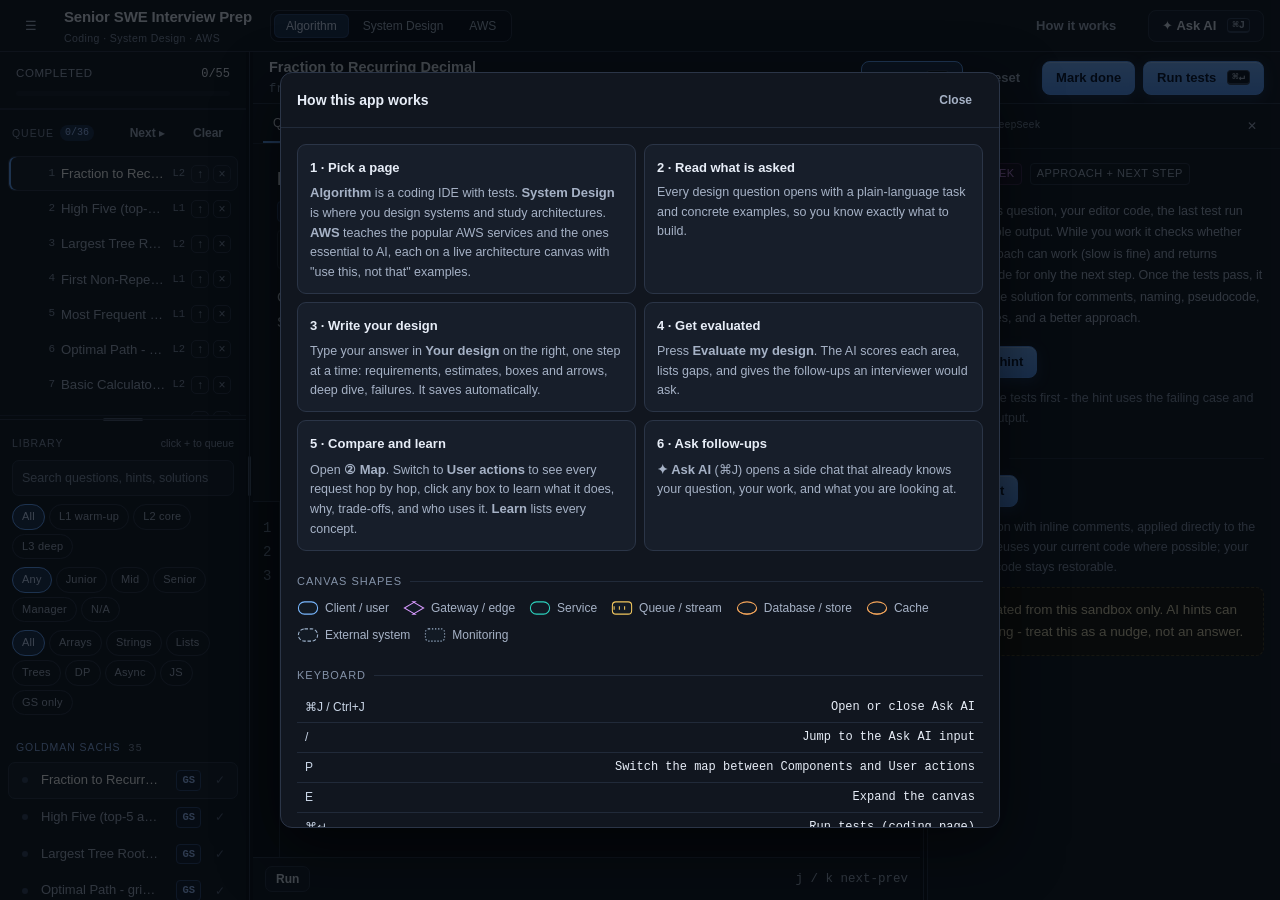
==== commit e54f9358: "Add an AWS learning section and make the canvas usable on a phone. Lessons teach the popular and AI " ====
--- a/index.html
+++ b/index.html
@@ -11,11 +11,12 @@
   <button class="btn ghost icon-btn" id="btn-sidebar" title="Show / hide the question list" aria-label="Toggle question list">☰</button>
   <div class="global-brand">
     <span class="global-title">Senior SWE Interview Prep</span>
-    <span class="global-sub">Coding + System Design</span>
+    <span class="global-sub">Coding · System Design · AWS</span>
   </div>
   <div class="page-nav" id="page-nav" role="tablist" aria-label="Practice mode">
     <button data-page="coding" class="on" role="tab" aria-selected="true">Algorithm</button>
     <button data-page="design" role="tab" aria-selected="false">System Design</button>
+    <button data-page="aws" role="tab" aria-selected="false" title="Learn the most popular AWS services and the ones essential to AI">AWS</button>
   </div>
   <div class="spacer"></div>
   <button class="btn ghost" id="btn-help" title="How this app works">How it works</button>
@@ -93,6 +94,20 @@
         <input id="design-search" class="search" placeholder="Search system design" />
       </div>
       <nav class="list" id="design-list"></nav>
+    </div>
+
+    <!-- AWS page list -->
+    <div class="side-aws" id="side-aws">
+      <div class="queue-head design-head">
+        <span class="queue-title">AWS lessons</span>
+        <span class="queue-count" id="aws-count">0</span>
+        <div class="spacer"></div>
+        <button class="btn tiny ghost" id="btn-aws-next" title="Next lesson not marked done">Next ▸</button>
+      </div>
+      <div class="side-tools design-tools">
+        <input id="aws-search" class="search" placeholder="Search: Lambda, RAG, queue, vector…" />
+      </div>
+      <nav class="list" id="aws-list"></nav>
     </div>
   </aside>
 
@@ -200,6 +215,21 @@
         <div class="study-body" id="study-body"></div>
       </aside>
     </section>
+
+    <!-- ---------------- AWS page: canvas + guide panel ---------------- -->
+    <section class="aws-stage" id="aws-stage" aria-hidden="true">
+      <div class="aws-canvas" id="aws-canvas"></div>
+      <div class="resizer v" id="resize-aws" role="separator" aria-orientation="vertical" aria-label="Resize the guide panel" title="Drag to resize · double-click to reset"></div>
+      <button class="study-reopen" id="aws-reopen" title="Show the guide panel" type="button">Show guide ◂</button>
+      <aside class="study-pane aws-pane" id="aws-pane" aria-label="AWS guide">
+        <div class="study-top">
+          <div class="study-tabs" id="aws-tabs" role="tablist"></div>
+          <button class="btn tiny ghost icon-btn" id="aws-collapse" title="Hide this panel" type="button">✕</button>
+        </div>
+        <div class="study-inspect" id="aws-inspect" hidden></div>
+        <div class="study-body aws-body" id="aws-body"></div>
+      </aside>
+    </section>
   </main>
 
   <div class="resizer v" id="resize-chat" role="separator" aria-orientation="vertical" aria-label="Resize AI chat" title="Drag to resize · double-click to reset"></div>
@@ -272,22 +302,30 @@
       <div class="arch-canvas" id="arch-canvas">
         <svg id="arch-svg" role="img" aria-label="Interactive system architecture" xmlns:xlink="http://www.w3.org/1999/xlink"></svg>
         <div class="arch-toolbar" role="toolbar" aria-label="Canvas controls">
-          <div class="tb-group" id="arch-layout" role="group" aria-label="View">
-            <button data-layout="layers" title="Every component, arranged by layer" type="button"><svg viewBox="0 0 16 16" aria-hidden="true"><rect x="1.5" y="2" width="4" height="12" rx="1"/><rect x="6" y="2" width="4" height="12" rx="1"/><rect x="10.5" y="2" width="4" height="12" rx="1"/></svg>Components</button>
-            <button data-layout="paths" title="Each thing a user does, as its own row with every hop numbered" type="button"><svg viewBox="0 0 16 16" aria-hidden="true"><circle cx="3" cy="4" r="1.6"/><path d="M5 4h8"/><circle cx="3" cy="12" r="1.6"/><path d="M5 12h8"/><path d="M11 2l2 2-2 2M11 10l2 2-2 2"/></svg>User actions</button>
-          </div>
-          <div class="tb-group" id="arch-route" role="group" aria-label="Line style">
-            <button data-route="curved" title="Curved connections" type="button" aria-label="Curved lines"><svg viewBox="0 0 16 16" aria-hidden="true"><path d="M2 13C6 13 6 3 14 3"/></svg>Curved</button>
-            <button data-route="ortho" title="Straight lines with 90° turns only" type="button" aria-label="Right-angle lines"><svg viewBox="0 0 16 16" aria-hidden="true"><path d="M2 13h6V3h6"/></svg>Right-angle</button>
+          <div class="tb-menu" id="arch-menu">
+            <button class="tb-gear" id="arch-menu-btn" type="button" aria-label="Canvas settings" aria-expanded="false" aria-controls="arch-menu-panel" title="Canvas settings">
+              <svg viewBox="0 0 16 16" aria-hidden="true"><circle cx="8" cy="8" r="2.1"/><path d="M8 1.5v2M8 12.5v2M1.5 8h2M12.5 8h2M3.2 3.2l1.4 1.4M11.4 11.4l1.4 1.4M12.8 3.2l-1.4 1.4M4.6 11.4l-1.4 1.4"/></svg>
+            </button>
+            <div class="tb-menu-panel" id="arch-menu-panel">
+              <div class="tb-group" id="arch-layout" role="group" aria-label="View">
+                <button data-layout="layers" title="Every component, arranged by layer" type="button"><svg viewBox="0 0 16 16" aria-hidden="true"><rect x="1.5" y="2" width="4" height="12" rx="1"/><rect x="6" y="2" width="4" height="12" rx="1"/><rect x="10.5" y="2" width="4" height="12" rx="1"/></svg>Components</button>
+                <button data-layout="paths" title="Each thing a user does, as its own row with every hop numbered" type="button"><svg viewBox="0 0 16 16" aria-hidden="true"><circle cx="3" cy="4" r="1.6"/><path d="M5 4h8"/><circle cx="3" cy="12" r="1.6"/><path d="M5 12h8"/><path d="M11 2l2 2-2 2M11 10l2 2-2 2"/></svg>User actions</button>
+              </div>
+              <div class="tb-group" id="arch-route" role="group" aria-label="Line style">
+                <button data-route="curved" title="Curved connections" type="button" aria-label="Curved lines"><svg viewBox="0 0 16 16" aria-hidden="true"><path d="M2 13C6 13 6 3 14 3"/></svg>Curved</button>
+                <button data-route="ortho" title="Straight lines with 90° turns only" type="button" aria-label="Right-angle lines"><svg viewBox="0 0 16 16" aria-hidden="true"><path d="M2 13h6V3h6"/></svg>Right-angle</button>
+              </div>
+              <div class="tb-group" id="arch-viewsize" role="group" aria-label="View size">
+                <button id="arch-reset" title="Fit the whole map in view" type="button">Fit</button>
+                <button id="arch-expand" class="tb-icon" title="Expand canvas to full screen (E · Esc to exit)" type="button" aria-label="Expand canvas"><span aria-hidden="true">⤢</span><span class="tb-expand-label">Full screen</span></button>
+                <button id="arch-legend-btn" type="button" aria-pressed="false" title="Show or hide the legend">Legend</button>
+              </div>
+            </div>
           </div>
           <div class="tb-group zoom" role="group" aria-label="Zoom">
             <button id="arch-zoom-out" title="Zoom out" type="button" aria-label="Zoom out">−</button>
             <span class="arch-zoom-label" id="arch-zoom">100%</span>
             <button id="arch-zoom-in" title="Zoom in" type="button" aria-label="Zoom in">+</button>
-          </div>
-          <div class="tb-group" role="group" aria-label="View size">
-            <button id="arch-reset" title="Fit the whole map in view" type="button">Fit</button>
-            <button id="arch-expand" class="tb-icon" title="Expand canvas to full screen (E · Esc to exit)" type="button" aria-label="Expand canvas">⤢</button>
           </div>
         </div>
         <div class="arch-legend" id="arch-legend"></div>
@@ -323,6 +361,10 @@
 <script src="js/ai-chat.js"></script>
 <script src="js/design-practice.js"></script>
 <script src="js/design-study.js"></script>
+<script src="js/aws-services.js"></script>
+<script src="js/aws-lessons-1.js"></script>
+<script src="js/aws-lessons-2.js"></script>
+<script src="js/aws-guide.js"></script>
 <script src="js/runner.js"></script>
 <script src="js/app.js"></script>
 <script>
--- a/css/style.css
+++ b/css/style.css
@@ -2255,6 +2255,14 @@
 .app > .chat-pane { grid-column: 5; grid-row: 1; }
 @media (max-width: 980px) {
   .app > .main { grid-column: 1; }
+  body.sidebar-hidden .app, body.sidebar-hidden.chat-open .app { grid-template-columns: 1fr; }
+}
+body.sidebar-drawer .sidebar {
+  display: flex !important;
+  position: fixed; top: 52px; left: 0; bottom: 0; z-index: 60;
+  width: min(var(--sidebar-w, 320px), 86vw);
+  border-right: 1px solid var(--line);
+  box-shadow: 12px 0 32px rgba(0, 0, 0, .45);
 }
 
 /* Brief: Task column can be hidden for more writing room */
@@ -2298,13 +2306,6 @@
 .arch-node.selected.pulse .arch-node-box, .arch-node.hot.pulse .arch-node-box { animation: node-arrive .6s ease-out; }
 @media (prefers-reduced-motion: reduce) { .arch-node.pulse .arch-node-box { animation: none; } }
 
-/* Map view: more room for the canvas */
-body.map-wide:not(.sidebar-peek) .sidebar,
-body.map-wide:not(.sidebar-peek) #resize-sidebar { display: none; }
-body.map-wide:not(.sidebar-peek) .app { grid-template-columns: 0 0 minmax(0, 1fr); }
-body.map-wide.chat-open:not(.sidebar-peek) .app { grid-template-columns: 0 0 minmax(0, 1fr) 7px var(--chat-w, 380px); }
-body.map-wide #btn-sidebar { color: var(--dim-2); }
-body.map-wide.sidebar-peek #btn-sidebar { color: var(--text); }
 .study-pane { --study-w: 380px; }
 
 /* ============================================================
@@ -2535,3 +2536,417 @@
 /* Brief: the Task column grows on large screens */
 .brief-grid { grid-template-columns: clamp(320px, 30vw, 560px) minmax(0, 1fr); max-width: 1920px; }
 @media (max-width: 1180px) { .brief-grid { grid-template-columns: minmax(0, 1fr); } }
+
+/* ============================================================
+   No overlap at any width: panels dock side by side, toolbars never wrap
+   ============================================================ */
+/* the chat is always its own column; it only floats over the page on phone-sized screens */
+@media (max-width: 1100px) {
+  body.chat-open .app { grid-template-columns: var(--sidebar-w, 320px) 7px minmax(0, 1fr) 7px min(var(--chat-w, 380px), 34vw); }
+  body.chat-open #resize-chat { display: block; }
+  .chat-pane { position: static; width: auto; box-shadow: none; z-index: auto; }
+  body.sidebar-hidden.chat-open .app { grid-template-columns: 0 0 minmax(0, 1fr) 7px min(var(--chat-w, 380px), 38vw); }
+}
+@media (max-width: 980px) {
+  .app, body.sidebar-hidden .app { grid-template-columns: 0 0 minmax(0, 1fr); }
+  body.chat-open .app, body.sidebar-hidden.chat-open .app { grid-template-columns: 0 0 minmax(0, 1fr) 7px min(var(--chat-w, 380px), 42vw); }
+  .app > .main { grid-column: 3; }
+  .workspace .resizer { display: none; }
+}
+@media (max-width: 640px) {
+  body.chat-open .app, body.sidebar-hidden.chat-open .app { grid-template-columns: 0 0 minmax(0, 1fr); }
+  body.chat-open #resize-chat { display: none; }
+  body.chat-open .chat-pane { position: fixed; inset: 52px 0 0 0; z-index: 60; }
+}
+
+/* question + editor stack when the middle column is too narrow for both */
+.app > .main { container: main / inline-size; }
+@media (min-width: 1280px) {
+@container main (max-width: 1040px) {
+  .workspace.ai-open {
+    grid-template-columns: minmax(0, 1fr) 7px min(var(--ai-w, 360px), 40%) !important;
+    grid-template-rows: minmax(0, 1fr) minmax(0, 1fr);
+  }
+  .workspace.ai-open > .pane.left { grid-column: 1; grid-row: 1; border-bottom: 1px solid var(--line); }
+  .workspace.ai-open > #resize-panes { display: none; }
+  .workspace.ai-open > .pane.right { grid-column: 1; grid-row: 2; }
+  .workspace.ai-open > #resize-ai { grid-column: 2; grid-row: 1 / 3; }
+  .workspace.ai-open > .ai-pane { grid-column: 3; grid-row: 1 / 3; min-width: 0; }
+}
+}
+@container main (max-width: 720px) {
+  .workspace, .workspace.ai-open { grid-template-columns: minmax(0, 1fr) !important; grid-template-rows: minmax(0, 1fr) minmax(0, 1fr); }
+  .workspace > .resizer, .workspace > .ai-pane { display: none !important; }
+  .workspace > .pane.left { border-bottom: 1px solid var(--line); }
+}
+
+/* top bars: one line, the title shrinks first, then low-priority labels drop away */
+.topbar, .global-nav, .chat-head { flex-wrap: nowrap; min-width: 0; }
+.topbar > *, .global-nav > * { flex-shrink: 0; }
+.topbar > .spacer, .global-nav > .spacer { flex: 1 1 0; min-width: 0; }
+.topbar > .page-title { flex: 0 1 auto; min-width: 60px; overflow: hidden; }
+.topbar .title { white-space: nowrap; overflow: hidden; text-overflow: ellipsis; }
+.topbar .btn, .global-nav .btn, .page-nav button, .design-views button, .chat-head .btn { white-space: nowrap; }
+.chat-head-copy { flex: 1 1 auto; overflow: hidden; }
+.chat-head .btn { flex-shrink: 0; }
+.chat-ctx { max-width: 100%; }
+@container main (max-width: 900px) {
+  .topbar kbd { display: none; }
+  .design-views button span, .design-views-arrow { display: none; }
+}
+@container main (max-width: 760px) {
+  .topbar #btn-notes { display: none; }
+  .topbar .sig { display: none; }
+}
+@container main (max-width: 560px) {
+  .topbar { gap: 4px; padding: 0 8px; }
+  .topbar > .page-title { display: none; }
+  .topbar .btn { padding: 6px 9px; }
+}
+@media (max-width: 1180px) {
+  .global-nav kbd { display: none; }
+}
+@media (max-width: 860px) {
+  #btn-help { display: none; }
+}
+
+/* canvas toolbar stays on one row. On a wide canvas every control is visible.
+   On a narrow canvas, view, line style, fit, and expand move into the gear menu. */
+.arch-toolbar { flex-wrap: nowrap; }
+.arch-canvas { container: canvas / inline-size; }
+#arch-layout { order: 1; }
+#arch-route { order: 2; }
+.arch-toolbar > .tb-group.zoom { order: 3; }
+#arch-viewsize { order: 4; }
+.tb-menu, .tb-menu-panel { display: contents; }
+.tb-gear { display: none; }
+#arch-legend-btn { display: none; }
+.tb-gear svg { width: 16px; height: 16px; fill: none; stroke: currentColor; stroke-width: 1.5; stroke-linecap: round; stroke-linejoin: round; }
+.tb-expand-label { display: none; }
+.aws-canvas:has(#arch-menu.open),
+.design-stage-main:has(#arch-menu.open) { z-index: 20; }
+@container canvas (max-width: 640px) {
+  .tb-group .arch-zoom-label { display: none; }
+  .tb-menu { display: block; position: relative; order: 4; }
+  .tb-gear {
+    display: inline-flex; align-items: center; justify-content: center;
+    width: 40px; height: 40px; padding: 0; border: 1px solid #2a3446; border-radius: 10px;
+    background: rgba(14, 20, 30, .92); color: #d5e2f4; box-shadow: 0 6px 20px rgba(0, 0, 0, .35);
+  }
+  .tb-gear:hover, .tb-menu.open .tb-gear { background: #233a5e; color: #fff; }
+  .tb-menu-panel {
+    display: none; position: fixed; z-index: 30;
+    width: min(260px, calc(100vw - 16px)); padding: 8px;
+    border: 1px solid #2a3446; border-radius: 12px;
+    background: rgba(12, 17, 26, .98); box-shadow: 0 16px 40px rgba(0, 0, 0, .5);
+    flex-direction: column; gap: 6px; overflow-y: auto;
+  }
+  .tb-menu.open .tb-menu-panel { display: flex; }
+  .tb-expand-label { display: inline; }
+  .tb-menu-panel .tb-group {
+    display: flex; flex-direction: column; align-items: stretch; width: 100%;
+    padding: 0; border: 0; background: transparent; box-shadow: none; gap: 2px;
+  }
+  .tb-menu-panel .tb-group button {
+    width: 100%; height: 42px; justify-content: flex-start; gap: 8px;
+    padding: 0 12px; font-size: 14px; border-radius: 8px; background: #151c28;
+  }
+  .tb-menu-panel .tb-group button svg { width: 16px; height: 16px; }
+  #arch-legend-btn { display: inline-flex; }
+  #arch-legend-btn.on { background: #233a5e; color: #e4eeff; }
+  .tb-group.zoom { padding: 4px; }
+  .tb-group.zoom button { width: 36px; height: 36px; font-size: 18px; }
+  #arch-modal .arch-canvas .arch-legend { display: none; }
+  #arch-modal .arch-canvas.legend-on .arch-legend {
+    display: flex; max-height: 34%; overflow: auto;
+    left: 8px; right: 8px; bottom: 8px; max-width: none;
+  }
+  #arch-modal .arch-canvas #arch-svg { padding: 56px 8px 14px; }
+  #arch-modal .arch-canvas.legend-on #arch-svg { padding-bottom: 28px; }
+}
+/* the legend leaves room for the "Drag to see more" hint in the other corner */
+#arch-modal .arch-canvas .arch-legend { max-width: min(620px, calc(100% - 210px)); }
+@container canvas (max-width: 560px) {
+  .arch-more.on { display: none; }
+  #arch-modal .arch-canvas .arch-legend { max-width: calc(100% - 24px); }
+}
+
+/* with the chat open on a laptop screen, the question list tucks behind ☰ so the work area keeps its room */
+@media (max-width: 1279px) {
+  body.chat-open .sidebar, body.chat-open #resize-sidebar { display: none; }
+  body.chat-open .app, body.sidebar-hidden.chat-open .app { grid-template-columns: 0 0 minmax(0, 1fr) 7px min(var(--chat-w, 380px), 36vw); }
+}
+@media (max-width: 980px) {
+  body.chat-open .app, body.sidebar-hidden.chat-open .app { grid-template-columns: 0 0 minmax(0, 1fr) 7px min(var(--chat-w, 380px), 42vw); }
+}
+@media (max-width: 640px) {
+  body.chat-open .app, body.sidebar-hidden.chat-open .app { grid-template-columns: 0 0 minmax(0, 1fr); }
+}
+
+/* ============================================================
+   AWS page: canvas on the left, guide panel on the right
+   ============================================================ */
+.aws-stage {
+  display: none;
+  flex: 1;
+  min-height: 0;
+  position: relative;
+  overflow: hidden;
+  background: #080d14;
+}
+body.mode-aws .workspace { display: none; }
+body.mode-aws .aws-stage { display: flex; }
+body.mode-aws .topbar #btn-run,
+body.mode-aws .topbar #btn-run-2,
+body.mode-aws .topbar #btn-notes,
+body.mode-aws .topbar #btn-hint,
+body.mode-aws .topbar #btn-graph { display: none; }
+body.mode-aws .side-code { display: none; }
+.side-aws { display: none; flex: 1; min-height: 0; flex-direction: column; }
+body.mode-aws .side-aws { display: flex; }
+
+.aws-canvas { position: relative; flex: 1; min-width: 0; min-height: 0; display: flex; }
+.aws-canvas > #arch-modal { flex: 1; min-height: 0; }
+.aws-stage > #resize-aws { flex: 0 0 7px; width: 7px; margin-right: -4px; }
+.study-pane.aws-pane { --study-w: var(--aws-w, 460px); }
+.aws-stage.pane-collapsed .aws-pane,
+.aws-stage.pane-collapsed #resize-aws { display: none; }
+.aws-stage.pane-collapsed #aws-reopen { display: block; }
+.aws-body { padding: 14px 16px 48px; }
+.aws-note { margin: -2px 0 8px; font-size: 12px; color: var(--dim); line-height: 1.5; }
+.aws-tab-n { font-style: normal; margin-left: 6px; font-family: var(--mono); font-size: 10px; color: var(--green); }
+
+/* sidebar */
+.group-h.aws-group { color: #ffb37a; }
+.group-h.aws-group-genai { color: #ff9ac2; }
+.group-h.aws-group-start { color: var(--cb-senior); }
+.aws-item .lvl.aws-lvl, .aws-svc-hit .lvl.aws-lvl { min-width: 22px; text-align: center; color: var(--dim-2); }
+.aws-svc-hit { cursor: pointer; }
+.aws-svc-hit .t small { margin-left: 4px; font-size: 10.5px; color: var(--dim-2); }
+.aws-dot { width: 8px; height: 8px; border-radius: 3px; background: var(--cat, #7ab8ff); justify-self: center; flex: 0 0 auto; }
+
+/* service chips and inline service links */
+.svc-chip {
+  display: inline-flex; align-items: center; gap: 5px;
+  border: 1px solid color-mix(in srgb, var(--cat) 45%, #2a3446);
+  background: color-mix(in srgb, var(--cat) 12%, #0e141d);
+  color: color-mix(in srgb, var(--cat) 70%, #f2f6fc);
+  border-radius: 999px; padding: 2px 9px; font-size: 11.5px; font-weight: 600; line-height: 1.5; white-space: nowrap;
+}
+.svc-chip::before { content: ""; width: 6px; height: 6px; border-radius: 2px; background: var(--cat); }
+.svc-chip:hover { background: color-mix(in srgb, var(--cat) 22%, #111925); color: #fff; }
+.svc-link {
+  border: 0; background: none; padding: 0; font: inherit; color: inherit;
+  text-decoration: underline; text-decoration-color: #ffb37a; text-decoration-thickness: 1px; text-underline-offset: 3px; cursor: pointer;
+}
+.svc-link:hover { color: #ffd7b8; }
+.aws-chips { display: flex; flex-wrap: wrap; gap: 5px; }
+
+/* Guide: hero */
+.aws-hero { padding: 14px; border: 1px solid #4a3622; border-radius: 12px; background: linear-gradient(160deg, #1d1610, #0f141d 60%); }
+.aws-kicker { font-family: var(--mono); font-size: 10px; letter-spacing: .14em; text-transform: uppercase; color: #ffb37a; margin-bottom: 6px; }
+.aws-question { margin: 0 0 8px; font-size: 16px; font-weight: 650; line-height: 1.4; color: var(--text); }
+.aws-summary { margin: 0 0 12px; font-size: 13px; line-height: 1.65; color: #cdd7e6; }
+.aws-hero-actions { display: flex; flex-wrap: wrap; gap: 6px; margin-top: 12px; }
+
+/* Guide: decision steps */
+.aws-decide { list-style: none; margin: 0; padding: 0; display: flex; flex-direction: column; gap: 6px; counter-reset: aws-step; }
+.aws-decide li { position: relative; padding: 10px 12px 10px 38px; border: 1px solid var(--line); border-radius: 9px; background: #0f151e; counter-increment: aws-step; }
+.aws-decide li::before {
+  content: counter(aws-step); position: absolute; left: 11px; top: 11px; width: 18px; height: 18px; border-radius: 50%;
+  display: grid; place-items: center; background: #1d2633; font-family: var(--mono); font-size: 10px; color: #cfe0ff;
+}
+.aws-if { font-size: 13px; line-height: 1.5; color: var(--text); font-weight: 550; }
+.aws-if i { font-style: normal; font-family: var(--mono); font-size: 10px; color: var(--dim-2); letter-spacing: .1em; text-transform: uppercase; margin-right: 6px; }
+.aws-then { display: flex; flex-wrap: wrap; align-items: center; gap: 5px; margin-top: 6px; }
+.aws-then > i { font-style: normal; color: #ffb37a; margin-right: 2px; }
+.aws-decide p { margin: 6px 0 0; font-size: 12px; line-height: 1.55; color: var(--dim); }
+
+/* Guide: comparison table */
+.aws-wide { margin-left: auto; font-size: 11px; letter-spacing: 0; text-transform: none; font-family: var(--sans); }
+.aws-compare-wrap { overflow-x: auto; border: 1px solid var(--line); border-radius: 10px; background: #0d131c; }
+.aws-compare { border-collapse: collapse; width: 100%; min-width: 520px; font-size: 11.5px; line-height: 1.45; }
+.aws-compare th, .aws-compare td { padding: 7px 9px; border-bottom: 1px solid var(--line-soft); text-align: left; vertical-align: top; }
+.aws-compare thead th { position: sticky; top: 0; background: #121a26; border-bottom: 1px solid var(--line); }
+.aws-compare tbody th { position: sticky; left: 0; z-index: 1; background: #101722; color: var(--dim-2); font-family: var(--mono); font-size: 9.5px; letter-spacing: .08em; text-transform: uppercase; font-weight: 600; min-width: 92px; }
+.aws-compare td { color: #cdd7e6; }
+.aws-compare tbody tr:last-child th, .aws-compare tbody tr:last-child td { border-bottom: 0; }
+.aws-col-label { font-size: 11.5px; font-weight: 650; color: var(--text); }
+.aws-compare-wrap.wide .aws-compare { font-size: 13px; min-width: 760px; }
+.aws-compare-wrap.wide .aws-compare th, .aws-compare-wrap.wide .aws-compare td { padding: 10px 12px; }
+#plan-modal .modal:has(.aws-compare-wrap.wide) { width: min(1180px, 96vw); }
+
+/* Guide: worked examples */
+.aws-example { padding: 11px 12px; border: 1px solid var(--line); border-left: 3px solid #ffb37a; border-radius: 9px; background: #0f151e; margin-bottom: 7px; }
+.aws-ex-q { font-size: 13px; font-weight: 600; line-height: 1.45; color: var(--text); }
+.aws-ex-pick { display: flex; flex-wrap: wrap; align-items: center; gap: 5px; margin: 7px 0 2px; }
+.aws-ex-pick > span { font-family: var(--mono); font-size: 9.5px; letter-spacing: .1em; text-transform: uppercase; color: var(--green); margin-right: 2px; }
+.aws-ex-why { margin: 6px 0 0; font-size: 12.5px; line-height: 1.55; color: #cdd7e6; }
+.aws-ex-not { margin: 5px 0 0; font-size: 12px; line-height: 1.5; color: var(--dim); }
+.aws-ex-not b { color: #ff9a8a; font-weight: 600; }
+
+/* Guide: user actions to walk on the canvas */
+.aws-flows { display: flex; flex-direction: column; gap: 5px; }
+.aws-flow {
+  display: grid; grid-template-columns: auto 1fr; gap: 2px 8px; align-items: baseline; text-align: left;
+  padding: 8px 10px; border: 1px solid var(--line); border-radius: 8px; background: #0f151e; color: var(--text);
+}
+.aws-flow:hover { border-color: #34507a; background: #111a27; }
+.aws-flow .rw-pill { grid-row: 1 / 3; align-self: start; margin-top: 2px; }
+.aws-flow b { font-size: 12.5px; }
+.aws-flow span:last-child { grid-column: 2; font-size: 11.5px; color: var(--dim); line-height: 1.45; }
+
+/* Guide: service index on the overview lesson */
+.aws-index { display: flex; flex-direction: column; gap: 8px; }
+.aws-index-cat { padding: 9px 11px; border: 1px solid var(--line-soft); border-left: 3px solid var(--cat); border-radius: 8px; background: #0e141d; }
+.aws-index-h { display: flex; align-items: baseline; gap: 8px; margin-bottom: 6px; }
+.aws-index-h b { font-size: 12.5px; color: color-mix(in srgb, var(--cat) 70%, #f2f6fc); }
+.aws-index-h span { font-size: 11px; color: var(--dim-2); }
+
+/* service card */
+.aws-card { margin-top: 8px; border: 1px solid color-mix(in srgb, var(--cat) 35%, #2a3446); border-radius: 10px; background: #0e141d; overflow: hidden; }
+.aws-card-head { display: flex; align-items: center; gap: 8px; padding: 9px 12px; background: color-mix(in srgb, var(--cat) 10%, #111925); border-bottom: 1px solid var(--line-soft); }
+.aws-card-head b { font-size: 13.5px; flex: 1; min-width: 0; }
+.aws-cat { font-family: var(--mono); font-size: 9px; font-weight: 700; letter-spacing: .12em; color: var(--cat); }
+.aws-ai-tag { font-family: var(--mono); font-size: 9px; font-weight: 700; letter-spacing: .1em; padding: 1px 6px; border-radius: 99px; color: #ffb1d0; border: 1px solid #5a2b40; background: #26121b; }
+.aws-plain { margin: 10px 12px 6px; font-size: 13px; line-height: 1.6; color: #dbe3ef; }
+.aws-analogy { margin: 0 12px 8px; padding: 7px 10px; border-radius: 7px; background: #141b26; font-size: 12px; line-height: 1.5; color: #c3cfdf; }
+.aws-analogy span { display: block; font-family: var(--mono); font-size: 9px; letter-spacing: .1em; text-transform: uppercase; color: var(--dim-2); margin-bottom: 2px; }
+.aws-row { padding: 7px 12px; border-top: 1px solid var(--line-soft); }
+.aws-row > span { display: block; font-family: var(--mono); font-size: 9px; letter-spacing: .1em; text-transform: uppercase; color: var(--dim-2); margin-bottom: 3px; }
+.aws-row p { margin: 0; font-size: 12.5px; line-height: 1.55; color: #c9d5e6; }
+.aws-row ul { margin: 0; padding-left: 16px; font-size: 12.5px; line-height: 1.55; color: #c9d5e6; }
+.aws-row li + li { margin-top: 2px; }
+.aws-row.good > span { color: var(--green); }
+.aws-row.bad > span { color: #ff9a8a; }
+.aws-row.ai > span { color: #ff9ac2; }
+.aws-alt { display: inline-flex; align-items: center; gap: 4px; margin-left: 4px; white-space: nowrap; }
+.aws-alt i { font-style: normal; color: var(--dim-2); }
+.aws-tip { margin: 0; padding: 8px 12px; border-top: 1px solid var(--line-soft); background: #17150d; font-size: 12px; line-height: 1.5; color: #e9e1c6; }
+.aws-tip b { display: block; font-family: var(--mono); font-size: 9px; letter-spacing: .1em; text-transform: uppercase; color: var(--cb-mid); margin-bottom: 2px; }
+.aws-card-foot { padding: 7px 12px; border-top: 1px solid var(--line-soft); font-size: 11.5px; }
+.aws-card-foot a { color: #8fb4ff; text-decoration: none; }
+.aws-card-foot a:hover { text-decoration: underline; }
+.aws-lesson-links { display: flex; flex-direction: column; align-items: flex-start; gap: 3px; }
+.aws-card.compact .aws-plain { font-size: 12.5px; }
+.arch-panel .aws-card { margin-top: 4px; }
+
+/* Services tab */
+.aws-svc { border: 1px solid var(--line); border-radius: 10px; background: #0f151e; margin-bottom: 7px; overflow: hidden; }
+.aws-svc summary { display: flex; align-items: center; gap: 8px; padding: 9px 11px; cursor: pointer; list-style: none; }
+.aws-svc summary::-webkit-details-marker { display: none; }
+.aws-svc summary b { font-size: 13.5px; }
+.aws-svc-cat { flex: 1; font-size: 11px; color: var(--dim-2); }
+.aws-svc[open] summary { border-bottom: 1px solid var(--line-soft); background: #121a26; }
+.aws-svc > .aws-card { margin: 0; border: 0; border-radius: 0; }
+.aws-svc > .aws-card .aws-card-head { display: none; }
+
+/* Quiz tab */
+.aws-quiz-head { display: flex; align-items: center; gap: 8px; margin-bottom: 6px; }
+.aws-quiz-head b { font-size: 14px; flex: 1; }
+.aws-quiz-head span { font-family: var(--mono); font-size: 11px; color: var(--dim-2); }
+.aws-quiz-head + .quiz-progress { margin-bottom: 12px; }
+.aws-quiz-done { display: flex; flex-wrap: wrap; align-items: center; gap: 6px 10px; padding: 10px 12px; margin-bottom: 10px; border: 1px solid #1f4a45; border-radius: 9px; background: #0d2422; font-size: 12.5px; color: #c9f1e6; }
+.aws-quiz-done span { flex: 1; min-width: 160px; }
+.aws-q { padding: 12px; border: 1px solid var(--line); border-radius: 10px; background: #0f151e; margin-bottom: 8px; }
+.aws-q.right { border-color: #1f4a45; }
+.aws-q.wrong { border-color: #4a2b21; }
+.aws-q-n { font-family: var(--mono); font-size: 9.5px; letter-spacing: .1em; text-transform: uppercase; color: var(--dim-2); }
+.aws-q-text { margin: 5px 0 9px; font-size: 13.5px; font-weight: 600; line-height: 1.5; }
+.aws-q-opts { display: grid; grid-template-columns: 1fr 1fr; gap: 6px; }
+.aws-opt { text-align: left; padding: 8px 10px; border: 1px solid var(--line); border-radius: 8px; background: #0b111a; font-size: 12.5px; line-height: 1.4; color: #d4deec; }
+.aws-opt:hover:not(:disabled) { border-color: #34507a; background: #111a27; color: #fff; }
+.aws-opt:disabled { cursor: default; }
+.aws-opt.correct { border-color: #2a7a6c; background: #0d2422; color: #c9f7ea; }
+.aws-opt.picked { border-color: #7a3a2a; background: #241411; color: #ffd0c4; }
+.aws-opt.muted { opacity: .5; }
+.aws-q-why { margin-top: 9px; font-size: 12.5px; line-height: 1.55; color: #c9d5e6; }
+.aws-q.right .aws-q-why b { color: var(--green); }
+.aws-q.wrong .aws-q-why b { color: #ff9a8a; }
+@container aws (max-width: 380px) { .aws-q-opts { grid-template-columns: 1fr; } }
+.aws-pane { container: aws / inline-size; }
+
+/* popover for services that are not on the current canvas */
+.aws-pop {
+  position: fixed; z-index: 120; display: none; width: 360px; max-height: min(560px, 80vh); overflow-y: auto;
+  border: 1px solid #4a3622; border-radius: 12px; background: #0f1724; box-shadow: 0 18px 50px rgba(0, 0, 0, .55); padding: 8px;
+}
+.aws-pop.on { display: block; }
+.aws-pop .aws-card { margin-top: 0; }
+.aws-pop-close { position: absolute; top: 14px; right: 14px; z-index: 1; }
+.aws-pop .aws-card-head { padding-right: 44px; }
+.aws-pop-note { padding: 6px 4px 0; font-size: 11px; color: var(--dim-2); }
+
+/* ============================================================
+   Phone: learning screens stack, details stay readable
+   ============================================================ */
+@media (max-width: 760px) {
+  .global-nav { gap: 6px; padding: 0 8px; }
+  .page-nav button { padding: 8px 8px; font-size: 12px; }
+  #btn-chat { padding: 8px 10px; }
+
+  .design-stage.view-map,
+  body.mode-aws .aws-stage { flex-direction: column; }
+  .design-stage.view-map .design-stage-main,
+  .aws-canvas {
+    flex: 1 1 44%;
+    width: 100%;
+    min-width: 0;
+    min-height: 230px;
+  }
+  .design-stage.view-map .study-pane,
+  .study-pane.aws-pane {
+    flex: 1 1 56%;
+    width: 100%;
+    max-width: 100%;
+    min-height: 0;
+    border-left: 0;
+    border-top: 1px solid var(--line);
+  }
+  .aws-stage > #resize-aws { display: none; }
+
+  #arch-modal.inline .arch-head { padding: 8px 12px 6px; }
+  #arch-modal.inline .arch-head h3 { font-size: 15px; }
+  #arch-modal.inline .arch-sub {
+    display: -webkit-box;
+    -webkit-line-clamp: 1;
+    -webkit-box-orient: vertical;
+    overflow: hidden;
+  }
+
+  .study-top { padding: 6px 8px; }
+  .study-tabs, .arch-tabs {
+    overflow-x: auto;
+    flex-wrap: nowrap;
+    scrollbar-width: none;
+  }
+  .study-tabs::-webkit-scrollbar, .arch-tabs::-webkit-scrollbar { display: none; }
+  .study-tab, .arch-tabs button { min-height: 40px; padding: 8px 12px; font-size: 13px; }
+  .arch-side-close { width: 36px; height: 36px; flex-basis: 36px; }
+
+  .arch-panel, .aws-body, .study-body { overflow-wrap: anywhere; }
+  .study-body, .aws-body { padding-bottom: calc(32px + env(safe-area-inset-bottom)); }
+  .arch-panel { padding: 12px 14px 28px; }
+  .arch-panel h4, .concept-head b, .aws-card-head b { font-size: 17px; }
+  .arch-panel-body, .arch-panel-sub, .concept-row p, .concept-row ul,
+  .aws-plain, .aws-summary, .aws-question, .learn-body > p, .risk-row p {
+    font-size: 15px;
+    line-height: 1.55;
+  }
+  .hop, .conn-list li, .aws-opt, .aws-flow, .aws-decide li, .stage-head, .ask-ai-btn {
+    min-height: 44px;
+  }
+  .aws-opt { font-size: 14px; padding: 10px 12px; }
+  .aws-q-opts { grid-template-columns: 1fr; }
+  .arch-stats { flex-wrap: wrap; }
+  .arch-stats > div { flex: 1 1 30%; min-width: 84px; }
+  .aws-alt, .svc-chip { white-space: normal; }
+  .aws-compare-wrap { -webkit-overflow-scrolling: touch; }
+
+  .arch-main { grid-template-rows: minmax(200px, 1fr) minmax(220px, 46vh); }
+  .aws-pop, .concept-pop {
+    width: min(360px, calc(100vw - 16px));
+    max-height: min(72vh, 560px);
+  }
+  #plan-modal .modal, .modal { width: min(640px, calc(100vw - 16px)); max-height: calc(100vh - 24px); }
+}
